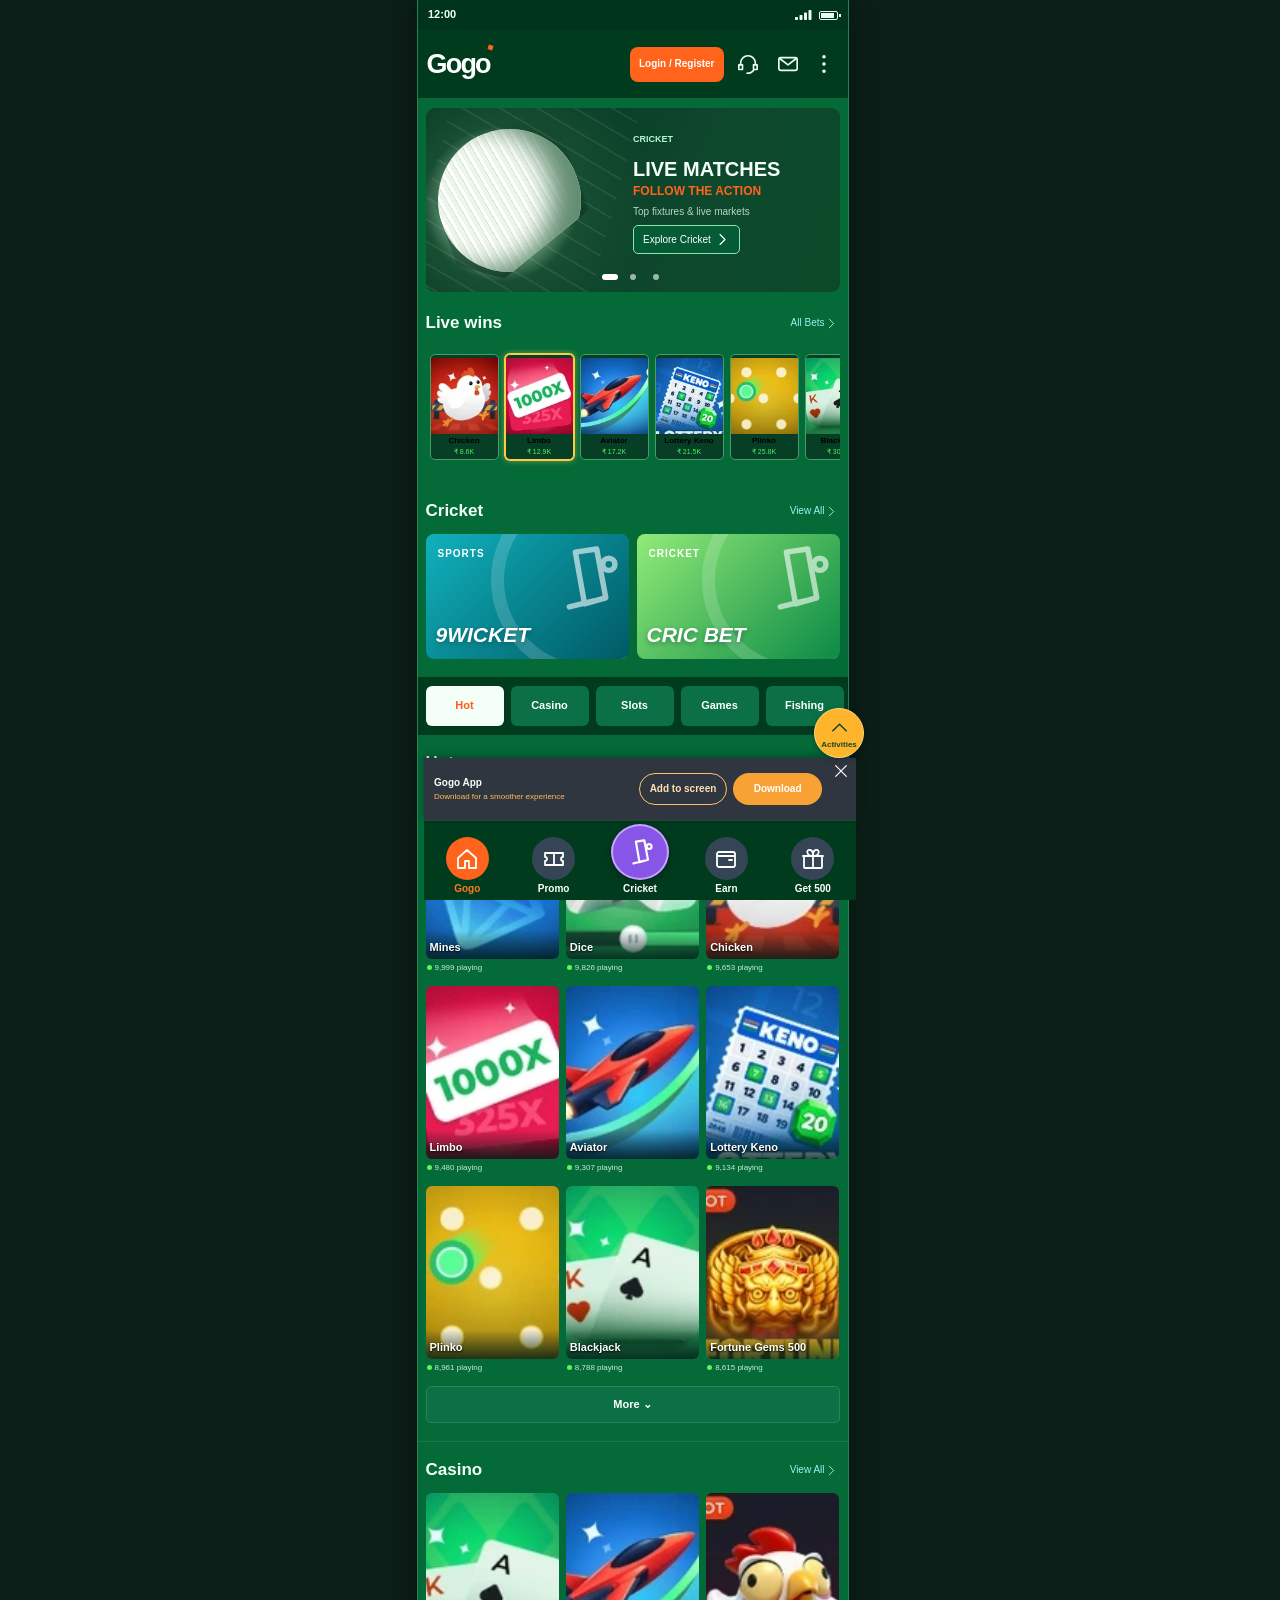
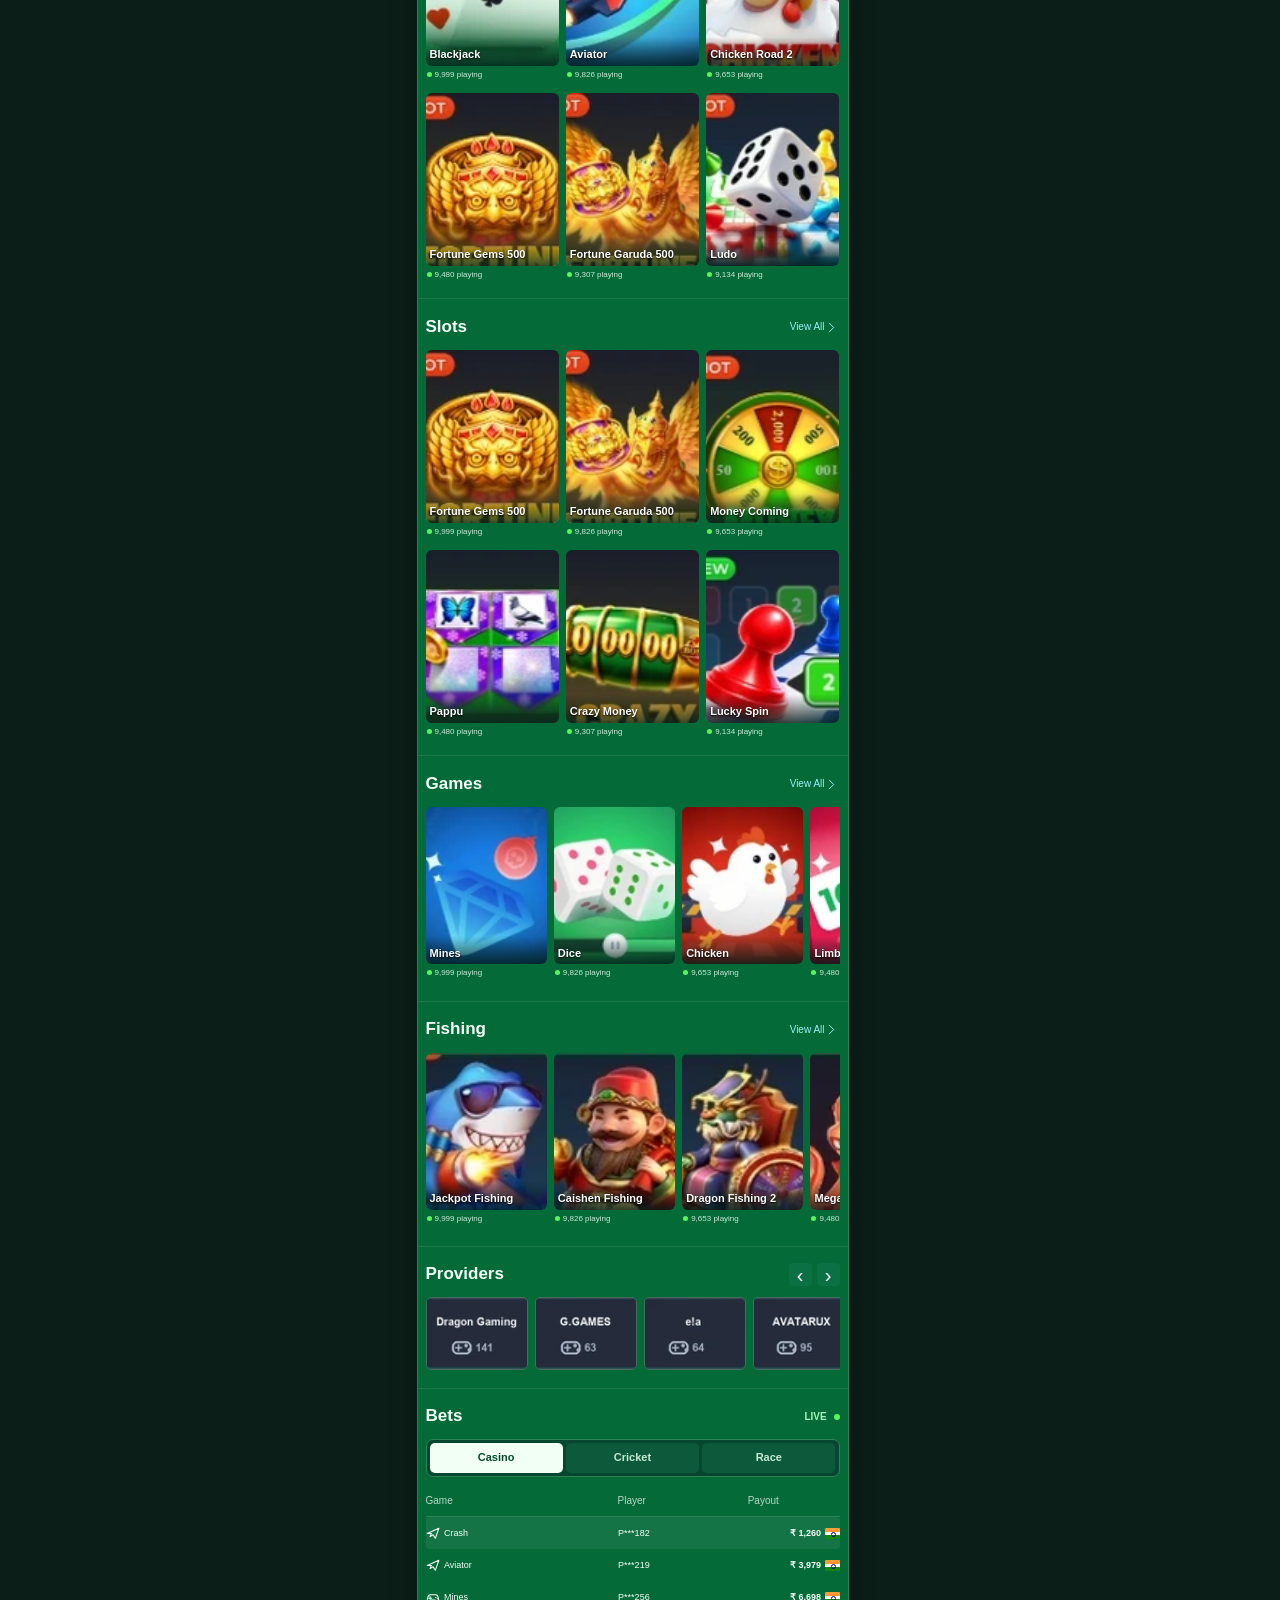
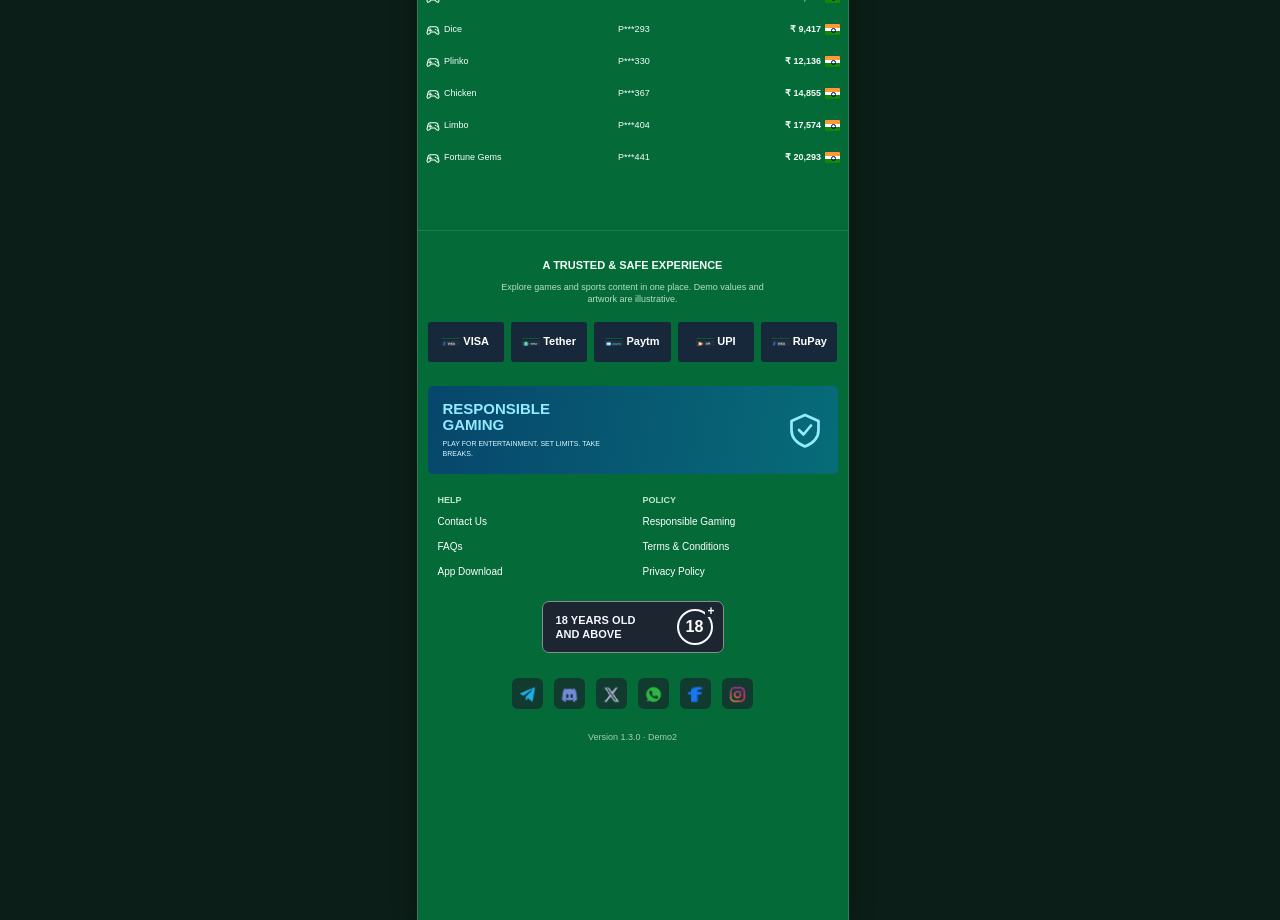
==== demo2/index.html @ 72e15391 "Add wheel-style transaction date picker" ====
<!doctype html>
<html lang="en">
<head>
  <meta charset="utf-8">
  <meta name="viewport" content="width=device-width,initial-scale=1,viewport-fit=cover">
  <meta name="theme-color" content="#003b1e">
  <title>Gogo · Interactive H5 Demo 2</title>
  <style>:root{--green:#046a38;--green-deep:#003b1e;--green-dark:#052f21;--green-card:#0a4a31;--green-line:#3a8a61;--mint:#f3fff7;--orange:#ff631c;--gold:#ffba30;--text:#f4fff8;--muted:#b7d5c4;--page-width:432px;--nav-height:80px}
*{box-sizing:border-box}html{scroll-behavior:smooth}body{margin:0;background:#0b1e17;color:var(--text);font:14px/1.4 Arial,Helvetica,sans-serif}button,input{font:inherit}button{cursor:pointer}button:focus-visible,input:focus-visible,summary:focus-visible{outline:2px solid #ffca53;outline-offset:2px}button:active{filter:brightness(1.1)}img{max-width:100%;display:block}svg{flex:none}#app{width:min(100%,var(--page-width));min-height:100vh;margin:auto;background:var(--green);position:relative;box-shadow:0 0 24px #0005;padding-bottom:var(--nav-height)}.overlay-open{overflow:hidden}.horizontal-rail{display:flex;overflow-x:auto;scrollbar-width:none;scroll-snap-type:x proximity}.horizontal-rail::-webkit-scrollbar{display:none}
.site-header{height:98px;background:var(--green-deep);position:relative;z-index:12}.statusbar{height:30px;padding:5px 10px;display:flex;align-items:center;justify-content:space-between;font-size:11px;font-weight:700;background:#00341d}.status-right{display:flex;align-items:center;gap:7px}.signal{font-size:11px;letter-spacing:1px}.battery{width:19px;height:9px;border:1.5px solid #e7fff1;border-radius:2px;position:relative}.battery:before{content:'';position:absolute;inset:1px 3px 1px 1px;background:#e7fff1}.battery:after{content:'';position:absolute;right:-4px;top:2px;width:2px;height:3px;background:#e7fff1}.header-main{height:68px;display:flex;align-items:center;justify-content:space-between;padding:0 9px;gap:8px}.wordmark{border:0;background:none;color:#fff;font-size:27px;letter-spacing:-1.8px;font-weight:900;position:relative;padding:4px 0;line-height:1}.wordmark-spark{position:absolute;right:-3px;top:-2px;width:5px;height:5px;border-radius:1px;background:var(--orange);transform:rotate(20deg)}.header-right{display:flex;align-items:center;gap:4px;min-width:0}.icon-button{border:0;background:none;color:#effff3;display:grid;place-items:center;width:36px;height:42px;padding:0}.icon-button:last-child{width:29px}.balance{height:35px;display:flex;align-items:center;background:#00502b;border-radius:8px;white-space:nowrap;overflow:hidden;margin-right:2px}.balance span{padding:0 8px;font-size:11px;font-weight:800}.balance button{height:35px;width:33px;border:0;background:var(--orange);color:white;font-size:22px;font-weight:700}.login-cta{height:35px;border:0;background:var(--orange);color:#fff;border-radius:8px;padding:0 9px;font-size:10px;font-weight:800;white-space:nowrap;margin-right:2px}
.home-main{background:var(--green)}.hero{height:184px;margin:10px 8px 0;border-radius:9px;overflow:hidden;position:relative;display:flex;align-items:center;background:radial-gradient(circle at 18% 52%,#f3faf0 0 10%,#9cc9a8 11%,#184e32 22%,transparent 43%),linear-gradient(110deg,#043520,#0e482d 65%,#0b4a29)}.hero:before{content:'';position:absolute;inset:0 54% 0 0;background:repeating-linear-gradient(27deg,transparent 0 15px,#ffffff15 16px 17px);transform:skewX(-15deg)}.hero-ball{position:absolute;width:143px;height:143px;left:12px;top:21px;border-radius:50%;transform:rotate(-20deg);background:repeating-linear-gradient(80deg,#edf6ea 0 4px,#dbe6db 4px 5px,#fff 5px 8px);box-shadow:inset -25px -13px 25px #638d71,0 13px 21px #001e1590;clip-path:polygon(0 0,100% 0,100% 75%,28% 100%,0 80%)}.hero-copy{position:absolute;left:50%;right:8px;top:20px}.hero-copy small{font-size:9px;font-weight:800;color:#b3f6d0}.hero-copy h1{font-size:20px;line-height:1.1;margin:10px 0 3px}.hero-copy b{display:block;color:var(--orange);font-size:12px}.hero-copy p{color:var(--muted);font-size:10px;margin:6px 0}.hero-copy button{height:29px;margin-top:6px;display:flex;align-items:center;gap:4px;border:1px solid #8be4ad;background:#065b37;color:#fff;border-radius:5px;font-size:10px;padding:0 9px}
.home-block,.game-section{padding:13px 8px 18px}.section-head{display:flex;align-items:center;justify-content:space-between;min-height:29px;margin-bottom:8px}.section-head h2{font-size:17px;line-height:1.1;margin:0}.text-link{border:0;background:none;color:#9af0f3;display:flex;align-items:center;gap:0;font-size:10px;padding:8px 2px}.live-mark{font-size:10px;font-weight:800;color:#a4f5ba}.live-mark i,.playing i{display:inline-block;width:6px;height:6px;background:#5cf45b;border-radius:50%;margin-left:4px}.live-rail{gap:6px;padding-bottom:4px}.live-card{width:69px;height:106px;flex:none;border:1px solid #4a9b68;background:#063e26;padding:0;border-radius:5px;overflow:hidden;position:relative;scroll-snap-align:start;text-align:center}.live-card img{width:100%;height:76px;object-fit:cover;object-position:top}.live-card b{display:block;white-space:nowrap;overflow:hidden;text-overflow:ellipsis;padding:1px 2px;font-size:8px}.live-card small{display:block;color:#4af360;font-size:7px}.live-card.winner{box-shadow:0 0 0 2px #f9ce47,0 0 12px #ffdd66}.cricket-strip{padding-top:8px}.cricket-cards{display:grid;grid-template-columns:1fr 1fr;gap:8px}.cricket-card{height:125px;border:0;border-radius:8px;text-align:left;color:#fff;position:relative;overflow:hidden;padding:10px;background:linear-gradient(135deg,#10b1bc,#005a65)}.card-right{background:linear-gradient(135deg,#91eb78,#0c8a45)}.cricket-card:before{content:'';position:absolute;width:170px;height:170px;right:-58px;top:-52px;border-radius:50%;border:13px solid #ffffff29}.cricket-card .player-art{position:absolute;right:8px;top:9px;color:#fff9}.cricket-card small{position:absolute;left:12px;top:13px;font-weight:800;font-size:10px;letter-spacing:.1em}.cricket-card strong{position:absolute;left:10px;bottom:10px;font-size:21px;font-style:italic;text-shadow:0 2px 5px #013a3170}.category-tabs{height:58px;background:#003b1e;display:flex;align-items:center;gap:7px;padding:8px;overflow-x:auto;scrollbar-width:none}.category-tabs::-webkit-scrollbar{display:none}.category-tabs button{height:40px;min-width:78px;flex:none;border:0;border-radius:6px;background:#0b7046;color:white;font-size:11px;font-weight:800;padding:0 10px}.category-tabs button.active{background:#f4fff8;color:#ff5d1c}.sticky-stack{position:fixed;top:0;left:50%;transform:translateX(-50%);z-index:40;width:min(100%,var(--page-width));display:none;background:#003b1e;box-shadow:0 6px 14px #001d1266}.sticky-stack.shown{display:block}.sticky-header .cricket-strip{padding:0 8px 7px;background:var(--green)}.sticky-header .cricket-strip .section-head{display:none}.sticky-header .cricket-card{height:142px}.sticky-header .site-header{height:98px}.sticky-tabs{position:relative;border-top:1px solid #ffffff17}.game-section{border-top:1px solid #ffffff17;scroll-margin-top:302px}.category-content>.game-section:first-child{border-top:0}.game-grid{display:grid;grid-template-columns:repeat(3,minmax(0,1fr));gap:13px 7px}.game-card{border:0;background:none;color:#c8ead7;padding:0;text-align:left;min-width:0}.game-art{display:block;position:relative;aspect-ratio:135/175;border-radius:6px;overflow:hidden;background:#095435}.game-art img{width:100%;height:100%;object-fit:cover}.game-title{position:absolute;left:0;right:0;bottom:0;padding:12px 4px 5px;background:linear-gradient(transparent,#001d19c9);font-size:11px;line-height:1.05;font-weight:900;color:white;text-shadow:0 1px 2px black;white-space:nowrap;overflow:hidden;text-overflow:ellipsis}.playing{display:flex;align-items:center;font-size:8px;white-space:nowrap;overflow:hidden;padding-top:3px}.playing i{margin:0 3px 0 1px;width:5px;height:5px}.more-button{display:block;width:100%;height:37px;margin-top:13px;border:1px solid #23875b;background:#0b7145;color:#fff;border-radius:5px;font-size:11px;font-weight:800}.more-grid{padding-top:13px}.casino-feature{display:flex;position:relative;align-items:center;width:100%;height:112px;margin:0 0 11px;padding:0;border:0;border-radius:7px;overflow:hidden;text-align:left;background:#113a30;color:white}.casino-feature img{width:45%;height:100%;object-fit:cover}.casino-feature span{padding:10px}.casino-feature small,.casino-feature b,.casino-feature em{display:block}.casino-feature small{font-size:9px;color:#a4f4c0}.casino-feature b{font-size:17px}.casino-feature em{font-style:normal;color:#bdd9c8;font-size:10px;margin-top:6px}
.provider-section,.bets-section{border-top:1px solid #ffffff17}.rail-arrows{display:flex;gap:5px}.rail-arrows button{width:23px;height:23px;border:0;background:#0b7145;color:#fff;border-radius:4px;font-size:20px;line-height:20px}.provider-rail{gap:7px}.provider-card{width:102px;height:73px;flex:none;background:#202c2b;border:1px solid #486c5c;border-radius:5px;color:#fff;text-align:left;padding:10px;scroll-snap-align:start}.provider-card strong{display:block;font-size:11px;white-space:nowrap;overflow:hidden;text-overflow:ellipsis}.provider-card span{display:flex;align-items:center;gap:4px;margin-top:12px;font-size:9px;color:#add9c0}.bets-section{padding-bottom:27px}.segmented{height:36px;display:grid;grid-template-columns:1fr 1fr;background:#5b6064;padding:3px;border-radius:6px}.segmented button{border:0;background:none;color:white;border-radius:20px;font-size:11px;font-weight:700}.segmented button.active{background:#f2fff6;color:#003b1e}.bets-table{margin-top:8px;overflow:hidden}.bets-row{height:32px;display:grid;grid-template-columns:1.2fr .85fr .9fr 15px;align-items:center;gap:3px;border-bottom:1px solid #ffffff0d;font-size:9px}.bets-row span:first-child{display:flex;align-items:center;gap:4px}.bets-row strong{font-size:9px}.table-head{height:33px;font-weight:800;color:#d9f5e5}.flag-india{height:11px;width:15px;border-radius:1px;background:linear-gradient(#ff9933 0 33%,#fff 33% 66%,#128807 66%);position:relative}.flag-india:after{content:'';position:absolute;left:6px;top:4px;width:3px;height:3px;border:1px solid #000080;border-radius:50%}.race-preview{margin-top:12px;background:#07462e;border:1px solid #22885a;border-radius:8px;overflow:hidden}.race-prize{padding:14px;background:linear-gradient(120deg,#084f35,#0b7a4b)}.race-prize small,.race-prize span{display:block;font-size:10px}.race-prize strong{display:block;color:var(--gold);font-size:21px;margin:4px 0}.race-preview-head,.race-preview-row{display:grid;grid-template-columns:.5fr 1.5fr 1.05fr 1.05fr;align-items:center;gap:4px;padding:0 9px}.race-preview-head{height:31px;font-size:9px;background:#003c24}.race-preview-row{height:35px;border-bottom:1px solid #ffffff13;font-size:9px}.race-preview-row span:last-child{color:var(--gold);font-weight:700}.outline-cta{height:35px;width:calc(100% - 16px);margin:9px 8px;border:1px solid #4aca83;background:#0b6843;color:white;border-radius:5px;display:flex;align-items:center;justify-content:center;gap:3px;font-size:11px;font-weight:800}
.site-footer{padding:24px 10px 20px;border-top:1px solid #ffffff1b}.trust{text-align:center;margin:0 auto 16px;max-width:285px}.trust strong{font-size:11px}.trust p{font-size:9px;color:#b8ddc7;margin:6px 0}.payment-rail{gap:6px;justify-content:center;margin:12px 0 18px}.payment{height:30px;min-width:70px;display:flex;align-items:center;justify-content:center;gap:3px;background:#18283b;color:white;border-radius:3px;padding:4px}.payment img{width:17px;height:18px;object-fit:contain}.payment b{font-size:11px}.responsible{width:100%;height:88px;display:flex;align-items:center;justify-content:space-between;padding:11px 15px;text-align:left;border:0;border-radius:5px;color:#94eaff;background:linear-gradient(100deg,#07466c,#076c78)}.responsible b{display:block;font-size:15px;line-height:1.05}.responsible small{display:block;color:#d8f9ff;font-size:7px;max-width:175px;margin-top:7px}.footer-columns{display:grid;grid-template-columns:1fr 1fr;gap:20px;margin:20px 10px}.footer-columns div{display:flex;flex-direction:column;gap:7px}.footer-columns b{font-size:9px;color:#bce7ca}.footer-columns button{border:0;background:none;color:white;text-align:left;padding:2px 0;font-size:10px}.age-pill{width:max-content;margin:auto;padding:6px 16px;background:#25523b;border-radius:4px;font-size:9px;font-weight:800}.footer-social{display:flex;justify-content:center;gap:11px;margin-top:16px}.footer-social button,.drawer-social button{width:31px;height:31px;border:0;border-radius:6px;background:#123b30;display:grid;place-items:center;padding:5px}.footer-social img,.drawer-social img{width:22px;height:22px;object-fit:contain}.version{text-align:center;font-size:9px;color:#a5ceb5;margin:13px 0 0}.download-bar{height:62px;position:fixed;bottom:var(--nav-height);left:50%;transform:translateX(-50%);z-index:33;width:min(100%,var(--page-width));background:#303640;display:flex;align-items:center;justify-content:space-between;padding:8px 42px 8px 10px;box-shadow:0 -2px 8px #001b1a66}.download-bar b,.download-bar small{display:block}.download-bar b{font-size:10px}.download-bar small{font-size:9px;color:#ffbb58}.download-cta{height:29px;border:0;border-radius:15px;background:#f8a236;color:white;font-size:10px;font-weight:800;padding:0 13px}.download-close{position:absolute;top:2px;right:2px;width:27px;height:27px;border:0;background:none;color:#fff}.bottom-nav{height:var(--nav-height);position:fixed;bottom:0;left:50%;transform:translateX(-50%);z-index:35;width:min(100%,var(--page-width));background:#003b1e;display:grid;grid-template-columns:repeat(5,1fr);align-items:end;border-top:1px solid #ffffff1c}.bottom-nav button{height:77px;border:0;background:none;color:#fff;display:flex;align-items:center;justify-content:flex-end;flex-direction:column;gap:2px;padding:3px 0 4px;font-size:10px;font-weight:700}.nav-icon{width:43px;height:43px;display:grid;place-items:center;border-radius:50%;background:#354555}.bottom-nav button.active{color:#ff781d}.bottom-nav button.active .nav-icon{background:var(--orange);color:#fff}.bottom-nav button.cricket-nav .nav-icon{width:58px;height:58px;background:#8755e8;border:2px solid #c9a3ff;box-shadow:0 3px 8px #001c1b88}.bottom-nav button.cricket-nav{height:79px}.activity-fab{position:fixed;bottom:153px;right:max(7px,calc((100vw - var(--page-width))/2 + 7px));z-index:29;width:50px;height:50px;border:3px solid #ffe68a;border-radius:50%;background:#ffb52b;display:flex;align-items:center;justify-content:center;flex-direction:column;color:#134726;box-shadow:0 3px 10px #00170f80}.activity-fab span{font-size:8px;font-weight:900}
.subpage{min-height:calc(100vh - 178px);background:var(--green)}.page-title{height:54px;display:flex;align-items:center;gap:11px;padding:0 8px;background:#064a2c}.page-title h1{font-size:17px;margin:0}.back-button{width:37px;height:43px;border:0;background:none;color:white;display:grid;place-items:center}.detail-filter{padding:11px 8px;gap:10px;background:#003b1e}.detail-filter button{width:56px;min-width:56px;border:0;background:none;color:#d3ebde;display:flex;align-items:center;flex-direction:column;gap:4px;font-size:10px}.filter-icon{width:38px;height:38px;display:grid;place-items:center;border-radius:50%;background:#126c44}.detail-filter .active .filter-icon{border:2px solid #fff;background:#f36e24}.detail-summary{height:43px;display:flex;align-items:center;justify-content:space-between;padding:0 9px;font-size:11px;color:#c3dece}.detail-summary button{display:flex;align-items:center;gap:4px;border:0;background:#0a7045;color:white;border-radius:5px;padding:6px 8px;font-size:10px}.detail-grid{padding:0 8px 35px}.promo-tabs{height:50px;background:#003b1e;justify-content:space-around;position:sticky;top:0;z-index:16}.promo-tabs button{min-width:68px;border:0;border-bottom:3px solid transparent;background:none;color:#dbf2e4;font-size:11px;font-weight:700}.promo-tabs button.active{border-color:var(--orange);color:white}.promo-list{padding:9px 8px 20px}.promo-banner{display:block;width:100%;aspect-ratio:416/220;margin-bottom:12px;border:0;padding:0;border-radius:8px;position:relative;overflow:hidden;background:#0a512f;text-align:left}.promo-banner img{width:100%;height:100%;object-fit:cover}.promo-overlay{position:absolute;inset:auto 0 0;padding:20px 14px 10px;background:linear-gradient(transparent,#05291eca);color:white}.promo-overlay b{display:block;font-size:15px}.promo-overlay small{display:flex;align-items:center;gap:2px;font-size:9px}.race-page{background:#0c1e24}.race-page .page-title{background:#064a2c}.race-pool{padding:29px 18px;height:182px;background:radial-gradient(circle at 85% 40%,#266c5e,#064336 55%,#042b29);text-align:center}.race-pool small,.race-pool span{display:block;font-size:11px}.race-pool strong{display:block;font-size:33px;color:#ffca56;margin:10px 0}.race-ranking{padding:14px 8px}.race-ranking h2{font-size:17px}.race-ranking .race-preview-row{height:47px}.race-login{height:70px;position:fixed;bottom:var(--nav-height);left:50%;transform:translateX(-50%);z-index:25;width:min(100%,var(--page-width));display:flex;align-items:center;justify-content:space-between;padding:9px 12px;background:#15252b;border-top:1px solid #3e8073}.race-login b{font-size:11px;max-width:185px}.race-login button{border:0;border-radius:6px;background:var(--orange);color:white;font-weight:800;padding:8px 13px}.cricket-page{padding-bottom:30px}.cricket-hero{padding:28px 17px;background:linear-gradient(115deg,#16356c,#153f64 55%,#12736a);min-height:196px}.cricket-hero small{font-weight:800;color:#b3e8ff}.cricket-hero h2{margin:10px 0 5px;font-size:24px}.cricket-hero p{max-width:270px;color:#d1e8e8;font-size:11px}.cricket-subtabs{display:flex;gap:7px;padding:12px 8px}.cricket-subtabs button{flex:1;border:0;border-radius:5px;background:#0d5c3b;color:#fff;padding:9px 5px;font-size:10px}.cricket-subtabs .active{background:#f4fff8;color:#0b5332}.match-card{display:block;width:calc(100% - 16px);margin:0 8px 10px;background:#f5fff7;border:0;border-radius:8px;color:#17372a;text-align:left;padding:13px}.match-card span,.match-card strong,.match-card small,.match-card b{display:flex;align-items:center;gap:5px}.match-card span{font-size:10px;color:#3a7e5b}.match-card strong{font-size:14px;margin:12px 0}.match-card strong em{font-size:10px;color:#ff681c}.match-card small{font-size:10px}.match-card b{justify-content:flex-end;font-size:10px;color:#087346;margin-top:8px}
.scrim,.sheet-scrim,.modal-scrim{position:fixed;inset:0;z-index:58;background:#0009}.drawer{position:fixed;z-index:60;right:max(0px,calc((100vw - var(--page-width))/2));top:0;bottom:0;width:75%;max-width:324px;background:#073b29;overflow-y:auto;padding:14px 12px 16px;box-shadow:-7px 0 19px #0006}.drawer-x{position:absolute;right:9px;top:10px;width:40px;height:40px;border:0;background:none;color:white}.drawer-profile{width:100%;height:102px;display:flex;align-items:center;gap:9px;padding:22px 0 0;border:0;background:none;color:white;text-align:left}.drawer-profile img{width:61px;height:61px;border-radius:50%;object-fit:cover;border:2px solid #e7b64d}.drawer-profile span{min-width:0;flex:1}.drawer-profile b{display:block;font-size:14px;white-space:nowrap;overflow:hidden;text-overflow:ellipsis}.drawer-profile small{display:block;font-size:10px;color:#bddbc9;margin-top:4px}.drawer-balance{height:133px;border:1px solid #26714e;border-radius:9px;padding:13px 14px}.drawer-balance small{display:block;color:#c3ddcc;font-size:11px}.drawer-balance>b{display:block;color:#ffc04a;font-size:19px;margin:8px 0}.drawer-balance div{display:flex;gap:8px}.drawer-balance button{height:34px;flex:1;border:0;border-radius:18px;background:#ff651d;color:white;font-size:10px;font-weight:800}.drawer-balance button:last-child{background:#27b452}.vip-grid{display:grid;grid-template-columns:1fr 1fr;gap:7px;margin:11px 0 12px}.vip-grid button{height:87px;border:1px solid #376a51;border-radius:7px;padding:9px;text-align:left;background:#e7f5eb;color:#073622}.vip-grid button:last-child{background:#0b342a;color:#fff}.vip-grid b{display:block;font-size:13px}.vip-grid span{display:block;font-size:9px;margin-top:10px}.vip-grid i{display:block;width:70%;height:5px;background:linear-gradient(90deg,#ff661c 70%,#b9c9c0 70%);border-radius:4px;margin-top:6px}.vip-grid em{color:#ffbf45;font-size:10px;font-style:normal}.vip-grid strong{display:block;color:#ffc04a;font-size:11px}.drawer-links{border-top:1px solid #286b4a}.drawer-links button{height:49px;width:100%;display:flex;align-items:center;gap:9px;border:0;border-bottom:1px solid #286b4a;background:none;color:white;text-align:left;padding:0 5px}.drawer-links button span{flex:1;font-size:13px}.drawer-bottom{display:flex;align-items:center;flex-direction:column;margin-top:max(27px,calc(100vh - 790px));gap:9px}.support-round{height:82px;width:86px;border:0;background:none;color:white;display:flex;align-items:center;justify-content:center;flex-direction:column;position:relative}.support-round>svg{width:52px;height:45px;color:#70ced0}.support-round strong{position:absolute;top:19px;left:31px;color:#fff;background:#ff8a25;border-radius:50%;font-size:14px}.support-round small{white-space:nowrap;font-size:9px}.drawer-social{display:flex;width:100%;justify-content:space-between;gap:3px}.drawer-social button{width:40px;height:38px;background:#123f31;border:1px solid #376c50}.drawer-social img{width:26px;height:26px}.logout{height:38px;width:80%;margin-top:11px;border:0;border-radius:5px;background:#dfeee4;color:#133d27;font-size:12px;font-weight:800}.drawer-version{color:#bad1c1;font-size:10px;margin-top:2px}
.profile-page{padding-bottom:27px}.profile-page h2{font-size:13px;color:#b9e7cb;margin:18px 13px 6px}.profile-row{height:57px;display:flex;align-items:center;gap:10px;width:100%;padding:0 12px;border:0;border-bottom:1px solid #ffffff18;background:#084d30;color:white;text-align:left}.profile-row b{font-size:12px}.profile-row-icon{color:#9fdbb8}.profile-value{margin-left:auto;color:#c8dfd0;font-size:11px;white-space:nowrap;overflow:hidden;text-overflow:ellipsis;max-width:45%}.profile-mini-avatar{width:37px;height:37px;border-radius:50%;object-fit:cover}.sheet-scrim{z-index:68}.edit-sheet{position:fixed;z-index:70;bottom:0;left:50%;transform:translateX(-50%);width:min(100%,var(--page-width));height:min(55vh,470px);background:#075132;border-radius:16px 16px 0 0;padding:11px 16px 19px;box-shadow:0 -8px 30px #001a1566}.sheet-handle{width:40px;height:4px;border-radius:3px;background:#a4c9b4;margin:0 auto 12px}.sheet-x{position:absolute;right:10px;top:12px;width:37px;height:37px;border:0;background:none;color:white}.edit-sheet h2{font-size:19px;margin:0 0 5px;text-align:center}.step-mark{font-size:11px;color:#b8e8c9;text-align:center}.edit-body{margin-top:26px}.edit-body p{font-size:12px;color:#cfecda}.edit-body label,.login-panel label{display:block;font-size:12px;font-weight:700}.edit-body input,.login-panel input{display:block;width:100%;height:44px;border:1px solid #a6c9b1;border-radius:5px;background:#fff;color:#173c29;padding:0 11px;margin-top:8px;font-size:15px}.sheet-submit,.primary-button{position:absolute;left:16px;right:16px;bottom:17px;width:calc(100% - 32px);height:43px;border:0;border-radius:5px;background:#ff711e;color:white;font-size:13px;font-weight:800}.avatar-grid{display:grid;grid-template-columns:repeat(3,1fr);gap:9px}.avatar-grid button{height:66px;border:2px solid transparent;border-radius:9px;background:#0c6241;display:grid;place-items:center}.avatar-grid button.selected,.choice-row .selected{border-color:#ffbe53}.avatar-grid img{width:53px;height:53px;object-fit:cover;border-radius:50%}.choice-row{display:grid;grid-template-columns:1fr 1fr;gap:11px}.choice-row button{height:54px;background:#0c6241;border:2px solid #2c8d61;color:white;border-radius:6px}.login-page{padding-bottom:25px}.login-panel{margin:25px 12px;background:#075333;border:1px solid #288459;border-radius:9px;padding:25px 16px 88px;position:relative}.login-panel h2{margin:0;font-size:22px}.login-panel p{font-size:12px;color:#c4e5d1}.login-panel label{margin-top:30px}.login-panel .primary-button{bottom:24px}.subtle-button{display:block;margin:60px auto -47px;background:none;border:0;color:#93e8ed;font-size:11px}.content-page .content-body{padding:20px 14px 40px;line-height:1.6;min-height:350px}.content-body h2{font-size:19px}.content-body p{font-size:13px;color:#d2ebda}.content-body details{padding:13px 0;border-bottom:1px solid #ffffff27}.content-body summary{font-size:13px;font-weight:700;cursor:pointer}.content-card{display:flex;align-items:center;gap:8px;padding:12px 17px;border:1px solid #449d6d;border-radius:7px;background:#09623d;color:white}.content-body .primary-button{position:static;width:100%;margin-top:20px}.modal-scrim{z-index:90;display:grid;place-items:center;padding:22px}.modal{width:min(100%,360px);padding:18px;background:#063b29;border:1px solid #49a476;border-radius:11px;box-shadow:0 14px 35px #0008}.modal h2{font-size:18px}.modal p{color:#d2e9d8;font-size:12px}.modal button{width:100%;height:37px;border:0;border-radius:5px;background:var(--orange);color:white;font-weight:800}
@media(max-width:375px){.wordmark{font-size:24px}.header-main{gap:2px}.icon-button{width:31px}.balance span{font-size:9px;padding:0 5px}.login-cta{font-size:9px;padding:0 7px}.category-tabs button{min-width:72px}.game-title{font-size:10px}.drawer-social button{width:35px}.drawer-social img{width:23px;height:23px}}
.game-grid-rail{display:flex;grid-template-columns:none;overflow-x:auto;gap:13px 7px;padding:0 18px 4px 0;scroll-snap-type:x proximity;scrollbar-width:none;touch-action:pan-x pan-y;overscroll-behavior-x:contain;cursor:grab}.game-grid-rail:active{cursor:grabbing}.game-grid-rail::-webkit-scrollbar{display:none}.game-grid-rail .game-card{flex:0 0 calc((100% - 32px)/3);scroll-snap-align:start}.rail-next{height:28px;min-width:28px;display:grid;place-items:center;border:1px solid #ffffff3b;border-radius:50%;background:#0b7046;color:white;margin-left:auto}.section-head-actions{display:flex;align-items:center;gap:7px}
.live-bets-link{min-width:72px;min-height:36px;justify-content:flex-end;white-space:nowrap}
.segmented{grid-template-columns:repeat(3,minmax(0,1fr))}.fantasy-bets{min-height:255px;margin-top:9px;padding:0 9px 7px;background:#0b4832;border:1px solid #2a8057;border-radius:7px}.fantasy-head,.fantasy-row{display:grid;grid-template-columns:1.35fr 1fr .7fr;align-items:center;gap:6px}.fantasy-head{height:34px;border-bottom:1px solid #ffffff2b;color:#b8d8c9;font-size:10px}.fantasy-row{height:35px;color:#d8e9df;font-size:10px}.fantasy-row span:first-child{color:#29d7f3;font-weight:700}.fantasy-row span:nth-child(2){overflow:hidden;white-space:nowrap;text-overflow:ellipsis}.fantasy-row strong{display:flex;align-items:center;justify-content:flex-end;gap:5px;color:#fff}.fantasy-row .flag-india{display:inline-block;flex:none}
.age-pill{width:166px;min-height:48px;display:flex;align-items:center;gap:5px;margin:0 auto;padding:5px 6px 5px 10px;background:#26333f;border:1px solid #b8c5ce;border-radius:8px;box-shadow:0 3px 0 #061b19,0 5px 12px #001b1680;color:#fff;text-align:left}.age-pill strong{display:none}.age-pill span{font-size:12px;line-height:1.08;font-weight:900;letter-spacing:.01em;white-space:nowrap}.age-pill b{width:38px;height:38px;flex:none;margin-left:auto;border:3px solid #effaff;border-radius:50%;display:grid;place-items:center;font-size:17px;line-height:1;position:relative}.age-pill b:after{content:'+';position:absolute;top:-9px;right:-6px;font-size:13px;background:#26333f}
.site-header{position:sticky;top:0;z-index:45}
.sticky-stack{top:98px;z-index:40}
.game-section{scroll-margin-top:156px}
.promo-tabs{top:98px}
.bets-viewport{height:256px;overflow:hidden}
.bets-data{will-change:transform}
.bets-data .bets-row:first-child{background:#ffffff0c}
.provider-card{overflow:hidden}
.provider-art-card{padding:0}
.provider-art-card img{width:100%;height:100%;object-fit:cover}
.home-main>.site-footer{padding-bottom:96px}
.payment-rail{justify-content:flex-start;width:100%;height:46px;gap:7px;margin:12px 0 18px;scroll-padding-inline:1px;overscroll-behavior-inline:contain}
.payment{flex:0 0 calc((100% - 28px)/5);min-width:0;height:40px;padding:4px;scroll-snap-align:start}
.payment img{width:18px;height:21px;object-fit:contain}
.payment b{font-size:11px;white-space:nowrap}
.live-rail{padding:5px 4px 10px;scroll-padding-inline:4px}
.live-card.winner{border-color:#f9ce47;box-shadow:0 0 0 1px #f9ce47,0 0 6px 1px #ffcf5b70}
.signal-icon{color:#e7fff1;fill:currentColor;display:block}
.profile-row-icon{width:22px;height:22px;display:grid;place-items:center;flex:none}
.profile-row-icon-image{width:22px;height:22px;object-fit:contain}
.profile-copy-icon{color:#ffba30;display:grid;place-items:center;flex:none;margin-left:2px}
.profile-value{max-width:52%}
.edit-sheet{height:min(55vh,470px);min-height:390px;padding-top:12px}
.edit-sheet .sheet-handle{margin-bottom:11px}
.edit-sheet h2{font-size:19px}
.edit-body{margin-top:25px}
.edit-body label{font-size:13px;line-height:1.35}
.edit-body label input{margin-top:10px}
.edit-hint{display:flex;align-items:center;gap:9px;margin-top:18px;color:#ffb54b;font-size:11px;line-height:1.3}
.edit-hint img{width:28px;height:28px;object-fit:contain;flex:none}
.edit-hint b{color:#ffcb67}
.edit-note{color:#ffb54b!important;font-size:11px!important;margin:11px 0}
.edit-note-row{display:flex;justify-content:space-between;align-items:center;gap:8px}
.edit-note-row button{border:0;background:none;color:#93ecf2;padding:6px 0;font-size:11px}
.edit-reward-bubble{position:absolute;right:23px;bottom:58px;background:#f9e8ad;color:#0b603b;border:1px solid #d6a343;border-radius:8px;padding:3px 9px;font-size:11px;font-weight:800;transform:rotate(-5deg)}
.edit-reward-bubble:after{content:'';position:absolute;right:19px;bottom:-7px;width:10px;height:10px;background:#f9e8ad;border-right:1px solid #d6a343;border-bottom:1px solid #d6a343;transform:rotate(45deg)}
.birthday-selects{display:grid;grid-template-columns:1fr 1fr;gap:10px;margin-top:10px}
.birthday-selects select{height:44px;min-width:0;border:1px solid #a6c9b1;border-radius:5px;background:#fff;color:#173c29;padding:0 11px;font:inherit}
.birthday-selects+.edit-hint{margin-top:21px}
.day-picker{position:relative;min-width:0}
.day-picker input[type="hidden"]{display:none}
.day-trigger{width:100%;height:44px;display:flex;align-items:center;justify-content:space-between;border:1px solid #a6c9b1;border-radius:5px;background:#fff;color:#173c29;padding:0 11px;text-align:left}
.day-trigger span{font-size:20px;line-height:1}
.day-options{position:absolute;z-index:75;top:calc(100% + 2px);left:0;width:100%;max-height:min(190px,25vh);overflow-y:auto;background:#fff;border:1px solid #a6c9b1;border-radius:5px;box-shadow:0 8px 18px #001a1566;overscroll-behavior:contain}
.day-options[hidden]{display:none}
.day-options button{display:block;width:100%;height:36px;border:0;background:#fff;color:#173c29;padding:0 11px;text-align:left}
.day-options button[aria-selected="true"],.day-options button:hover,.day-options button:focus-visible{background:#e4f3e9}
.birthday-field-copy{min-width:0;display:flex;align-items:baseline;gap:8px}
.birthday-field-label{color:#537463;font-size:11px;font-weight:700;line-height:1}
.birthday-field-value{color:#173c29;font-size:16px;font-weight:700;line-height:1}
.day-trigger .birthday-chevron{font-size:20px;line-height:1}
.month-picker{position:relative;min-width:0}
.month-picker .birthday-field-label{position:absolute;left:11px;top:16px;pointer-events:none;z-index:1}
.birthday-selects .month-picker select{width:100%;padding-left:60px;font-size:16px;font-weight:700}
.nickname-field{position:relative;margin-top:10px}
.nickname-field input{margin-top:0;padding-right:45px}
.nickname-field button{position:absolute;top:0;right:0;width:44px;height:44px;display:grid;place-items:center;border:0;background:transparent;color:#20382b}
.edit-sheet--nickname .edit-body{margin-top:58px}
.nickname-gender{margin-top:23px}
.nickname-gender>span{display:block;font-size:12px;font-weight:700;margin-bottom:9px}
.choice-row button{display:flex;align-items:center;justify-content:center;gap:7px}
.choice-row img{width:27px;height:27px;object-fit:contain}
.edit-second-label{margin-top:15px;display:block}
.feedback-toast{position:fixed;left:50%;bottom:96px;transform:translate(-50%,12px);z-index:110;max-width:min(80vw,300px);background:#123d2c;color:#fff;border:1px solid #73b88d;border-radius:20px;padding:9px 16px;font-size:12px;font-weight:700;box-shadow:0 5px 20px #001a1490;opacity:0;pointer-events:none;transition:opacity 180ms ease,transform 180ms ease}
.feedback-toast.shown{opacity:1;transform:translate(-50%,0)}
.verification-field{height:44px;margin-top:10px;display:flex;align-items:center;background:#fff;border:1px solid #a6c9b1;border-radius:5px;overflow:hidden}
.verification-field input,.edit-body .verification-field input,.login-panel .verification-field input{flex:1;min-width:0;width:auto;height:100%;margin:0;border:0;border-radius:0;background:transparent;outline-offset:-2px}
.verification-countdown,.verification-resend{flex:none;min-width:62px;padding:0 11px;border-left:1px solid #e0e7e0;text-align:center;font-size:13px}
.verification-countdown{color:#8d9990}
.verification-resend{height:100%;border-top:0;border-right:0;border-bottom:0;background:#fff;color:#087a72;font-weight:700}
.verification-countdown[hidden],.verification-resend[hidden]{display:none}
.banner-carousel{position:relative;margin:10px 8px 0;overflow:hidden;border-radius:9px;touch-action:pan-y;user-select:none}
.banner-track{display:flex;width:100%;transform:translateX(-0%);transition:transform 420ms ease;will-change:transform}
.banner-carousel .hero{flex:0 0 100%;width:100%;height:184px;margin:0;border-radius:0}
.banner-carousel .hero-art{position:absolute;inset:0;width:100%;height:100%;object-fit:cover}
.banner-carousel .hero-games,.banner-carousel .hero-sports{background:#123e36}
.banner-carousel .hero-games:before,.banner-carousel .hero-sports:before{display:none}
.banner-carousel .hero-copy{z-index:1}
.banner-carousel .hero-games .hero-copy,.banner-carousel .hero-sports .hero-copy{top:24px}
.banner-carousel .hero-games .hero-copy h1,.banner-carousel .hero-sports .hero-copy h1{font-size:20px}
.banner-dots{position:absolute;left:0;right:0;bottom:7px;display:flex;justify-content:center;gap:6px;pointer-events:none}
.banner-dots button{width:17px;height:16px;padding:0;border:0;background:transparent;display:grid;place-items:center;pointer-events:auto}
.banner-dots button:before{content:'';width:6px;height:6px;border-radius:50%;background:#fff9;transition:width 180ms ease,background 180ms ease}
.banner-dots button.active:before{width:16px;border-radius:4px;background:#fff}
@media(prefers-reduced-motion:reduce){.banner-track,.banner-dots button:before{transition:none}}
@media(min-width:450px){html{scrollbar-gutter:stable}}
.drawer{display:flex;flex-direction:column;overflow:hidden}
.drawer-profile,.drawer-balance,.vip-grid{flex-shrink:0}
.drawer-links{flex:1 1 auto;min-height:0;overflow-y:auto;scrollbar-width:thin}
.drawer-bottom{flex-shrink:0;margin-top:8px;gap:5px}
.drawer-bottom .support-round{height:69px}
.drawer-bottom .logout{margin-top:4px}
.drawer-version{display:block;padding-bottom:4px}
@media(min-width:700px){#app{border-left:1px solid #ffffff26;border-right:1px solid #ffffff26}}
@media(prefers-reduced-motion:reduce){html{scroll-behavior:auto}*{animation-duration:.01ms!important;transition-duration:.01ms!important}}
.contact-emails{display:grid;gap:18px;margin-top:20px}
.contact-emails a{color:#28c6f2;font-size:13px;text-decoration:none}
.contact-emails a:hover,.contact-emails a:focus-visible{text-decoration:underline}
.content-body .contact-emails p{margin:3px 0 0;color:#a9c3d4;font-size:13px}
body.content-mode #app{padding-bottom:0}
.content-page{min-height:calc(100vh - 98px);min-height:calc(100dvh - 98px);display:flex;flex-direction:column}
.content-page .page-title{min-height:54px;border-bottom:1px solid #ffffff26}
.content-page .page-title h1{font-size:17px;font-weight:800}
.content-page .content-body{flex:1;min-height:0;padding:24px 16px 38px}
.content-page .content-body>p:first-child,.content-page .content-body>h2:first-child,.content-page .content-body>details:first-child{margin-top:0}
.content-page .site-footer{flex:none;padding-bottom:24px}
.app-download-page{background:var(--green)}
.app-download-content{color:var(--text);background:#075636}
.app-download-hero{position:relative;isolation:isolate;overflow:hidden;min-height:286px;background:#06513a}
.app-download-sports{position:absolute;inset:0;width:100%;height:100%;object-fit:cover}
.app-download-hero:after{content:"";position:absolute;inset:0;background:linear-gradient(90deg,#063e2ccb 0%,#053c2b78 62%,#053c2b44 100%);z-index:0}
.app-download-hero-copy{position:relative;z-index:1;display:flex;align-items:flex-start;justify-content:flex-end;flex-direction:column;min-height:286px;padding:30px 21px 31px;max-width:390px}
.app-download-eyebrow{display:inline-block;padding:5px 9px;border-radius:3px;background:#ffffff20;color:#b8f6cb;font-size:10px;font-weight:800;letter-spacing:.13em}
.app-download-hero h2{max-width:360px;margin:16px 0 8px;color:#fff;font-size:clamp(38px,10vw,49px);font-weight:900;line-height:.98;letter-spacing:-.055em;text-shadow:0 3px 10px #00302099}
.app-download-hero h2 span{display:block;color:#fff;white-space:nowrap}
.app-download-hero h2 i{display:inline-block;width:7px;height:7px;margin-left:3px;border-radius:1px;background:var(--orange);transform:rotate(20deg) translateY(-24px)}
.app-download-hero-copy p{margin:0;color:#d0f3dd;font-size:14px;font-weight:700}
.app-download-message{padding:25px 17px 30px;text-align:center;background:#0a5537}
.app-download-message p{margin:0}
.app-download-disclaimer{color:#c9e5d4;font-size:clamp(14px,3.75vw,16px);line-height:1.55}
.app-download-invite{color:#fff;font-size:clamp(17px,4.4vw,20px);line-height:1.42;font-weight:700;margin-top:22px!important}
.app-download-cta{display:flex;align-items:center;justify-content:center;gap:10px;width:100%;min-height:56px;margin-top:19px;border:0;border-radius:8px;background:var(--orange);color:#fff;font-size:clamp(16px,4.5vw,19px);font-weight:800;box-shadow:0 4px 0 #a8340d}
.app-download-icon{display:grid;place-items:center;width:31px;height:31px;border:2px solid #fff;border-radius:50%}
.app-download-icon svg{width:17px;height:17px}
.app-download-cta>svg{margin-left:auto}
.app-download-cta>.app-download-icon{margin-left:auto}
.app-download-meta{display:flex;justify-content:center;flex-wrap:wrap;gap:5px 14px;margin-top:18px;color:#c7dfd0;font-size:13px}
.app-download-meta span+span:before{content:"·";margin-right:14px;color:#8cb79c}
.app-download-note{color:#a9cbb6;font-size:11px;line-height:1.45;margin-top:11px!important}
.app-download-page .site-footer{margin-top:0}
@media(max-width:360px){.app-download-hero,.app-download-hero-copy{min-height:255px}.app-download-hero h2{font-size:37px}.app-download-meta span+span:before{display:none}}
.community-page{background:#075638;min-height:calc(100vh - 98px);min-height:calc(100dvh - 98px)}
.community-content{background:#075638;color:#f4fff8;flex:1;display:flex;flex-direction:column}
.community-hero{height:clamp(152px,24dvh,208px);position:relative;overflow:hidden;background:#075236;flex:none}
.community-hero-art{position:absolute;inset:0;width:100%;height:100%;object-fit:cover}
.community-hero:after{content:"";position:absolute;inset:0;background:linear-gradient(90deg,#003c2bf0 0%,#003c2bb0 60%,transparent 100%)}
.community-hero-copy{position:relative;z-index:1;max-width:310px;padding:20px 16px}
.community-hero-copy>span{display:inline-block;color:#ffbe84;font-size:10px;font-weight:900;letter-spacing:.14em}
.community-hero h2{margin:7px 0 6px;font-size:clamp(25px,7vw,31px);line-height:1.04;letter-spacing:-.035em}
.community-hero h2 em{color:#a8f5c8;font-style:normal}
.community-hero p{max-width:270px;margin:0;color:#dcf2e5;font-size:12px;line-height:1.3}
.community-intro{padding:10px 12px 0}
.community-benefits{display:grid;grid-template-columns:repeat(3,minmax(0,1fr));gap:6px}
.community-benefits article{min-height:58px;display:flex;align-items:center;gap:7px;padding:7px;background:#0a6843;border:1px solid #399768;border-radius:7px}
.community-benefits article>span{width:32px;height:32px;flex:none;display:grid;place-items:center;border-radius:7px;background:#ff7a2c;color:#fff}
.community-benefits article>span svg{width:19px;height:19px}
.community-benefits h4{margin:0;color:#fff;font-size:11px;line-height:1.2}
.community-channels{padding:12px 12px 10px;flex:1;display:flex;flex-direction:column}
.community-section-head{display:flex;align-items:end;justify-content:space-between;margin-bottom:7px}
.community-section-head h3{margin:0;color:#fff;font-size:18px;line-height:1.2}
.community-section-head small{color:#b3d9c3;font-size:11px}
.community-grid{display:grid;grid-template-columns:repeat(2,minmax(0,1fr));grid-template-rows:repeat(4,minmax(66px,1fr));gap:7px;flex:1}
.community-channel{position:relative;min-height:66px;display:flex;align-items:center;gap:10px;padding:7px 9px;text-align:left;border:1px solid #3d9168;border-radius:8px;background:#103f31;color:#fff}
.community-channel-icon{width:43px;height:43px;flex:none;display:grid;place-items:center;border-radius:9px;background:#082b25}
.community-channel-icon img,.community-channel-icon svg{width:33px;height:33px;object-fit:contain}
.community-channel-copy{min-width:0;display:grid;gap:3px}
.community-channel strong{font-size:13px;line-height:1.1}
.community-channel small{color:#b9ddc8;font-size:10px;line-height:1.2}
.community-channel-arrow{margin-left:auto;color:#ff8a48}
.community-availability{margin:8px 1px 0;color:#b9d9c5;font-size:10px;line-height:1.3}
@media(max-width:360px){.community-hero-copy{padding:17px 12px}.community-benefits article{gap:4px;padding:5px}.community-benefits article>span{width:29px;height:29px}.community-benefits h4{font-size:10px}.community-channel{gap:7px;padding:6px 7px}.community-channel-icon{width:39px;height:39px}.community-channel-icon img,.community-channel-icon svg{width:30px;height:30px}.community-channel strong{font-size:12px}.community-channel small{font-size:9px}}
@media(max-height:700px){.community-hero{height:136px}.community-hero-copy{padding:13px 16px}.community-benefits article{min-height:50px}.community-intro{padding-top:7px}.community-channels{padding-top:8px}.community-grid{grid-template-rows:repeat(4,minmax(56px,1fr))}.community-channel{min-height:56px}.community-channel-icon{width:38px;height:38px}.community-channel-icon img,.community-channel-icon svg{width:30px;height:30px}}
.community-page{background:#075638}
.community-content{background:#075638}
.community-hero{height:clamp(176px,25dvh,218px);margin:12px 12px 0;border:1px solid #4db183;border-radius:14px;background:#0a6142 url("assets/community-follow.svg") center/cover no-repeat}
.community-hero-illustration{position:absolute;inset:0;width:100%;height:100%;object-fit:cover}
.community-hero-art{display:none}
.community-hero:after{background:linear-gradient(90deg,#034530ef 0%,#034530c8 48%,#03453000 100%)}
.community-hero-copy{padding:24px 20px;max-width:268px}
.community-hero h2{font-size:clamp(25px,7vw,32px);line-height:1.08;margin:12px 0 9px}
.community-hero p{font-size:12px;line-height:1.4}
.community-intro{padding:16px 12px 0}
.community-benefits{gap:8px}
.community-benefits article{min-height:66px;padding:9px 7px;gap:8px;border-radius:10px}
.community-benefits article>span{width:34px;height:34px;border-radius:9px}
.community-benefits h4{font-size:11px}
.community-channels{padding:19px 12px 16px}
.community-section-head{margin-bottom:12px}
.community-section-head h3{font-size:19px}
.community-grid{gap:11px 10px;grid-template-rows:repeat(4,minmax(70px,1fr))}
.community-channel{isolation:isolate;min-height:70px;gap:0;padding:6px 10px 6px 5px;border:0;border-radius:36px;background:transparent}
.community-channel:before{content:"";position:absolute;z-index:-1;inset:9px 0 9px 22px;border-radius:30px;background:#126744;box-shadow:0 3px 0 #002f20}
.community-channel-icon{width:57px;height:57px;border:2px solid #d9ffeb;border-radius:50%;background:#0a5038;box-shadow:0 0 0 3px #075638,0 3px 8px #00291c80;position:relative;z-index:1}
.community-channel-icon img,.community-channel-icon svg{width:38px;height:38px;object-fit:contain}
.community-channel-copy{min-width:0;display:grid;gap:1px;margin-left:10px}
.community-channel strong{font-size:13px;line-height:1.15}
.community-channel small{color:#e2f9e8;font-size:10px;line-height:1.15}
.community-channel-arrow{display:none}
.community-channel:nth-child(1):before{background:#1381bd}.community-channel:nth-child(2):before{background:#555ad1}.community-channel:nth-child(3):before{background:#168b54}.community-channel:nth-child(4):before{background:#176fc6}.community-channel:nth-child(5):before{background:linear-gradient(90deg,#943ab1,#d94175,#ec9640)}.community-channel:nth-child(6):before{background:#d93a36}.community-channel:nth-child(7):before{background:#242827}.community-channel:nth-child(8):before{background:#d95b2c}
.community-channel:nth-child(1) .community-channel-icon{background:#0d6d9e}.community-channel:nth-child(2) .community-channel-icon{background:#494eb2}.community-channel:nth-child(3) .community-channel-icon{background:#107a48}.community-channel:nth-child(4) .community-channel-icon{background:#10599e}.community-channel:nth-child(5) .community-channel-icon{background:#963f9d}.community-channel:nth-child(6) .community-channel-icon{background:#b82929}.community-channel:nth-child(7) .community-channel-icon{background:#111}.community-channel:nth-child(8) .community-channel-icon{background:#bd4e22}
.community-channel:nth-child(4) .community-channel-icon img,.community-channel:nth-child(7) .community-channel-icon img{filter:brightness(0) invert(1)}
.community-availability{margin-top:13px;padding:0 3px;color:#bfdcc8;font-size:10px}
@media(max-width:360px){.community-hero{margin:10px 10px 0}.community-hero-copy{padding:18px 14px}.community-intro{padding:13px 10px 0}.community-benefits{gap:5px}.community-benefits article{gap:4px;padding:5px}.community-benefits article>span{width:29px;height:29px}.community-benefits h4{font-size:10px}.community-channels{padding:15px 10px 12px}.community-grid{gap:8px 6px}.community-channel{padding-right:3px}.community-channel-icon{width:48px;height:48px}.community-channel-icon img,.community-channel-icon svg{width:33px;height:33px}.community-channel-copy{margin-left:6px}.community-channel strong{font-size:12px}.community-channel small{font-size:9px}}
@media(max-height:730px){.community-hero{height:150px}.community-hero-copy{padding-top:14px}.community-intro{padding-top:9px}.community-benefits article{min-height:52px}.community-channels{padding-top:10px;padding-bottom:8px}.community-section-head{margin-bottom:7px}.community-grid{grid-template-rows:repeat(4,minmax(57px,1fr));gap:6px}.community-channel{min-height:57px}.community-channel-icon{width:47px;height:47px}.community-channel-icon img,.community-channel-icon svg{width:32px;height:32px}}
.login-screen{min-height:100vh;min-height:100dvh;background:radial-gradient(circle at 50% 5%,#0d7045 0,#075638 36%,#043b29 100%);display:flex;flex-direction:column}
body.login-mode #app{padding-bottom:0}
.login-topbar{height:74px;display:flex;align-items:center;justify-content:space-between;padding:16px clamp(16px,5vw,24px);flex:none}
.login-topbar .wordmark{font-size:29px}
.login-close{width:44px;height:44px;border:0;background:#ffffff16;border-radius:50%;color:white;display:grid;place-items:center}
.login-screen .login-page{flex:1;min-height:0;display:flex;flex-direction:column;padding:clamp(34px,9vh,100px) clamp(18px,6vw,28px) 36px}
.login-screen .login-panel{width:100%;max-width:376px;margin:0 auto;padding:0;position:static;background:none;border:0;border-radius:0}
.login-intro{text-align:center;margin-bottom:clamp(38px,8vh,78px)}
.login-kicker{display:inline-block;color:#ffcb78;font-size:11px;font-weight:800;letter-spacing:.18em}
.login-panel .login-intro h1{font-size:clamp(27px,7vw,34px);line-height:1.12;margin:17px 0 9px}
.login-panel .login-intro p{font-size:13px;line-height:1.5;margin:0;color:#c3dfcf}
.login-screen .login-fields label{font-size:13px;margin:0 0 11px}
.login-screen .login-fields>input{height:50px;margin:0;background:#f8fffa}
.login-screen .verification-field{height:50px;margin:0}
.login-screen .primary-button{position:static;width:100%;height:48px;margin:29px 0 0;border-radius:7px}
@media(max-height:590px){.login-screen .login-page{padding-top:24px}.login-intro{margin-bottom:26px}}

/* Profile prototype cards, rotating cricket bets, and Gifts page */
.vip-grid{gap:7px;margin:11px 0 12px}
.vip-grid button{height:102px;min-width:0;position:relative;overflow:hidden;padding:8px 7px;border-radius:7px}
.vip-grid .vip-card{background:#dfe8f4;color:#122d3b;border-color:#bacbd8}
.vip-card-top{display:flex;align-items:flex-start;justify-content:space-between;height:31px}
.vip-grid .vip-card-top b{font-size:15px;line-height:1}
.vip-medal{width:30px;height:30px;margin:-2px -1px 0 0;border-radius:50%;display:grid;place-items:center;background:radial-gradient(circle at 35% 28%,#ffe8a1,#ad6325 65%,#4b833c 68%);border:2px solid #f1c46b;color:#fff;font-size:9px;font-weight:900;box-shadow:0 0 0 2px #ccdacd}
.vip-grid .vip-levels,.vip-grid .vip-deposit{display:flex;justify-content:space-between;align-items:center;margin:0;color:#475661;font-size:9px;line-height:1.2}
.vip-grid .vip-levels{margin-top:2px}.vip-grid .vip-deposit{margin-top:7px;padding-right:1px}.vip-grid .vip-detail{position:absolute;right:7px;bottom:17px;color:#115db2;text-decoration:underline;font-size:9px}.vip-grid .vip-card i{position:absolute;left:7px;bottom:8px;width:68%;height:5px;margin:0;background:linear-gradient(90deg,#ff711d 0 50%,#a9b5bb 50%);border-radius:9px}
.vip-grid .club-card{background:#080e0c;color:#fff;border-color:#263e34}.club-title{display:flex;align-items:baseline;justify-content:space-between;gap:2px;white-space:nowrap}.vip-grid .club-title b{font-size:12px;line-height:1.2}.vip-grid .club-title em{font-size:11px;color:#ffd087}.club-rule{display:block;height:1px;background:#3b413b;margin:16px 0 7px}.club-withdraw{display:flex;align-items:center;justify-content:flex-end;gap:1px;color:#c2c9c3;font-size:9px;white-space:nowrap}.vip-grid .club-card strong{text-align:right;font-size:12px;color:#ffab31;margin-top:2px}
.vip-grid .vip-levels span,.vip-grid .vip-deposit span,.vip-grid .vip-detail,.vip-grid .club-title,.vip-grid .club-withdraw{margin-top:0}
.vip-grid .vip-levels,.vip-grid .vip-deposit{display:none!important}
.vip-grid .vip-card:after{content:'VIP progress';display:block;margin-top:15px;color:#4a5a62;font-size:9px}
.vip-grid .vip-card i{left:9px;bottom:12px;width:76%;height:6px;background:linear-gradient(90deg,#ff5a20 0 72%,#afc0b7 72%)}
.vip-grid .club-card{background:#063526;border-color:#2c8a62}
.vip-grid .club-rule{margin:10px 0 8px;background:#3b8762}
.vip-grid .club-withdraw{justify-content:flex-start;color:#b6cfbf}
.vip-grid .club-card strong{margin-top:2px;font-size:12px}
.fantasy-bets{min-height:0;padding-bottom:7px}.fantasy-viewport{height:210px;overflow:hidden}.fantasy-data{will-change:transform}.fantasy-row{border-bottom:1px solid #ffffff0b}.fantasy-data .fantasy-row:first-child{background:#ffffff0a}.fantasy-row .cricket-match{display:flex;align-items:center;gap:3px;min-width:0}.fantasy-row .cricket-match img{width:19px;height:19px;object-fit:contain;flex:none}.fantasy-row .cricket-match small{font-size:8px;color:#b7d9c6}.fantasy-row .cricket-match b{font-size:9px;color:#67dff1;overflow:hidden;white-space:nowrap;text-overflow:ellipsis}.fantasy-row span:nth-child(2){color:#d8e9df}.fantasy-head,.fantasy-row{grid-template-columns:minmax(0,1.5fr) minmax(0,1fr) minmax(0,.62fr)}
body.gifts-mode #app{padding-bottom:0}.gifts-page{min-height:calc(100dvh - 98px);background:#046a38;display:flex;flex-direction:column}.gifts-page .page-title{border-bottom:1px solid #ffffff24}.gifts-intro{text-align:center;padding:36px 20px 13px}.gifts-symbol{width:60px;height:60px;display:grid;place-items:center;margin:0 auto 16px;background:#0b5034;border:1px solid #4bbd81;border-radius:17px;color:#ffd07b}.gifts-intro h2{font-size:20px;margin:0 0 8px}.gifts-intro p{font-size:12px;color:#c9e9d4;margin:0}.gift-form{margin:13px 16px;padding:20px 16px 22px;background:#075235;border:1px solid #3b9869;border-radius:12px}.gift-form label{font-size:12px;font-weight:800}.gift-form input{display:block;width:100%;height:48px;margin-top:10px;padding:0 12px;border:1px solid #83b99a;border-radius:7px;background:#f7fff8;color:#173e2b;font-size:14px}.gift-form p{font-size:11px;color:#b9dfc7;line-height:1.45;margin:10px 0 20px}.gift-confirm{width:100%;min-height:46px;border:0;border-radius:7px;background:#ff9d31;color:#372007;font-weight:900}.gifts-footnote{margin:auto 20px 28px;text-align:center;font-size:10px;color:#a8d4b8}
@media(max-width:360px){.vip-grid button{height:100px}.vip-grid .club-title b{font-size:10px}.vip-grid .club-title em{font-size:10px}.fantasy-row .cricket-match b{font-size:8px}}

/* Local revision: open Bets layout, compact prototype cards, and flat 18+ badge */
.bets-table,.fantasy-bets{background:transparent;border:0;border-radius:0;margin-top:8px;padding-left:0;padding-right:0}
.bets-viewport,.fantasy-viewport{height:256px}
.bets-row,.fantasy-row{height:32px;border-bottom:1px solid #ffffff18}
.bets-row.table-head,.fantasy-head{height:32px;border-bottom:1px solid #ffffff2b;color:#b8d8c9}
.fantasy-bets .fantasy-row{background:transparent!important}
.vip-grid button{height:87px;padding:9px;border-radius:7px}
.vip-grid .vip-card{background:#e7f5eb;color:#073622;border-color:#376a51}
.vip-card-top{height:auto;display:block}.vip-grid .vip-card-top b{font-size:13px}.vip-medal,.vip-levels,.vip-deposit,.vip-detail{display:none!important}
.vip-grid .vip-card:after{content:'VIP progress';display:block;margin-top:10px;font-size:9px;color:#073622}
.vip-grid .vip-card i{left:9px;bottom:10px;width:70%;height:5px;background:linear-gradient(90deg,#ff661c 70%,#b9c9c0 70%)}
.vip-grid .club-card{background:#0b342a;color:#fff;border-color:#376a51}.vip-grid .club-title b{font-size:13px}.vip-grid .club-title em{font-size:10px}.club-rule,.club-withdraw{display:none}.vip-grid .club-card:after{content:'Withdrawable';display:block;margin-top:10px;color:#c9ded0;font-size:9px}.vip-grid .club-card strong{margin-top:4px;font-size:11px}
.age-pill{width:120px;min-height:46px;gap:8px;padding:5px 9px;background:#0a5a3b;border:1px solid #4aa473;border-radius:7px;box-shadow:none;color:#eafff0}.age-pill span{font-size:9px;line-height:1.1}.age-pill b{width:34px;height:34px;border:0;background:#ff9f2f;color:#173d2a;font-size:16px}.age-pill b:after{top:-7px;right:-5px;background:#0a5a3b;color:#ffbe49;font-size:11px}
.gifts-page{background:radial-gradient(circle at 50% 0,#0b7045 0,#046a38 42%,#003b1e 100%)}.gifts-intro{padding-top:48px}.gift-form{background:transparent;border:0;padding:18px 16px 22px;margin-top:6px}.gift-form input{background:#063c29;border-color:#70b98c;color:#f2fff7}.gift-form input::placeholder{color:#9fc8ad}.gift-form p{color:#b8dfc6}.gift-confirm{background:#ff9e2f}
.bets-section .segmented{height:37px;padding:0;border-radius:0;background:transparent;border-bottom:1px solid #ffffff32;gap:6px}
.bets-section .segmented button{position:relative;border-radius:0;color:#b9d9c7;font-size:11px}
.bets-section .segmented button.active{background:transparent;color:#fff}
.bets-section .segmented button.active:after{content:'';position:absolute;left:20%;right:20%;bottom:-1px;height:2px;background:#ffae2d;border-radius:2px}

/* Notifications and Transactions: compact, touch-friendly secondary pages */
.account-page{min-height:calc(100dvh - 98px);padding-bottom:28px;background:var(--green)}
.account-page .page-title{border-bottom:1px solid #ffffff24}
.account-intro{padding:18px 14px 8px}.account-intro small{font-size:9px;letter-spacing:.14em;color:#9aeac0;font-weight:800}.account-intro p{margin:5px 0 0;color:#c6e7d2;font-size:11px}
.transaction-tabs{display:flex;gap:7px;padding:11px 9px 12px;overflow-x:auto;scrollbar-width:none;background:#003b1e}.transaction-tabs::-webkit-scrollbar{display:none}.transaction-tabs button{height:32px;flex:1;min-width:67px;padding:0 8px;border:1px solid #327752;border-radius:18px;background:#0a5537;color:#c7e5d3;font-size:10px;font-weight:800}.transaction-tabs button.active{border-color:#ffb43b;background:#ffad2d;color:#173d29}
.transactions-head,.transaction-row{display:grid;grid-template-columns:1.18fr 1fr .8fr 1fr;gap:5px;align-items:center}.transactions-head{height:32px;padding:0 10px;background:#07502f;color:#b9ddc8;font-size:8px;font-weight:800}.transaction-row{width:100%;min-height:58px;padding:8px 10px;border:0;border-bottom:1px solid #ffffff12;background:#0a432d;color:#f2fff7;text-align:left}.transaction-row:nth-child(even){background:#083d29}.transaction-date{font-size:9px;line-height:1.25;color:#d0eadb}.transaction-method{min-width:0}.transaction-method b,.transaction-method small{display:block;overflow:hidden;text-overflow:ellipsis;white-space:nowrap}.transaction-method b{font-size:10px}.transaction-method small{margin-top:3px;color:#8fd1aa;font-size:8px}.transaction-row strong{font-size:10px;color:#ffab34;white-space:nowrap}.transaction-row strong.positive{color:#58e28a}.transaction-status{display:flex;align-items:center;justify-content:flex-end;gap:1px;color:#8ee69f;font-size:8px;white-space:nowrap}.transaction-status.pending{color:#ffbf56}.account-demo-note{margin:19px 15px 0;text-align:center;color:#9ecab0;font-size:10px}
.transaction-dialog{position:relative;width:min(calc(100% - 32px),380px);padding:20px 16px 16px;background:#0a3426;border:1px solid #4b9f71;border-radius:13px;box-shadow:0 18px 45px #0009}.transaction-dialog-x{position:absolute;right:5px;top:4px;width:38px;height:38px;border:0;background:none;color:#d8f2e2}.transaction-dialog h2{margin:0 0 17px;color:#ffbd44;font-size:19px}.transaction-dialog dl{margin:0}.transaction-dialog dl div{display:flex;justify-content:space-between;gap:12px;min-height:30px;border-bottom:1px solid #ffffff12;align-items:center}.transaction-dialog dt{font-size:11px;color:#a7cdb7}.transaction-dialog dd{margin:0;text-align:right;color:#f5fff8;font-size:11px}.transaction-dialog dd.pending{color:#ffc157}.transaction-dialog dd button{height:28px;margin-left:4px;border:0;background:none;color:#ffbf4b;padding:0}.transaction-dialog p{margin:14px 0 0;color:#98c3aa;text-align:center;font-size:10px}.transaction-ok{width:100%;height:42px;margin-top:15px;border:0;border-radius:22px;background:#ffae27;color:#173c29;font-weight:900}
.mail-hero{display:flex;align-items:center;gap:12px;margin:14px 10px 9px;padding:14px;border:1px solid #277c52;border-radius:10px;background:linear-gradient(115deg,#0a5a3b,#0d7146)}.mail-hero>span{width:49px;height:49px;display:grid;place-items:center;border-radius:13px;background:#083c2a;color:#ffd27b}.mail-hero small{font-size:9px;letter-spacing:.12em;color:#a3f0bd;font-weight:800}.mail-hero h2{margin:3px 0 1px;font-size:17px}.mail-hero p{margin:0;color:#c9ead5;font-size:10px}.mail-list{display:grid;gap:7px;padding:4px 9px}.mail-card{position:relative;display:flex;align-items:center;gap:9px;width:100%;min-height:76px;padding:10px 8px;border:1px solid #307c53;border-radius:8px;background:#0b5035;color:#fff;text-align:left}.mail-card.is-read{background:#083e2c;border-color:#246442}.mail-icon{width:40px;height:40px;display:grid;place-items:center;flex:none;border-radius:9px;background:#dcefe1;color:#0a5637}.mail-card.is-read .mail-icon{background:#124734;color:#8db69f}.mail-copy{min-width:0;flex:1}.mail-copy b,.mail-copy>span,.mail-copy small{display:block;overflow:hidden;text-overflow:ellipsis;white-space:nowrap}.mail-copy b{font-size:12px}.mail-copy>span{margin-top:3px;color:#b9dfca;font-size:10px}.mail-copy small{display:flex;align-items:center;gap:3px;margin-top:6px;color:#8fbba0;font-size:8px}.mail-card>svg{color:#9fe9ba}.mail-unread{position:absolute;right:7px;top:7px;width:7px;height:7px;border-radius:50%;background:#ffb538;box-shadow:0 0 0 3px #ffb53822}.mail-actions{position:fixed;left:50%;bottom:0;z-index:35;transform:translateX(-50%);display:flex;gap:8px;width:min(100%,var(--page-width));padding:10px 12px;background:#003b1e;border-top:1px solid #ffffff1a}.mail-actions button{height:42px;flex:1;border:1px solid #367b54;border-radius:7px;background:#0b5236;color:#d5f1df;font-size:11px;font-weight:800}.mail-actions button:last-child{border-color:#ffb63d;background:#ffad2d;color:#193e2a}.mail-actions button:disabled{opacity:.65}.mail-empty{padding:45px 20px;text-align:center;color:#a9d0b8;font-size:12px}
.mail-detail-page{padding-bottom:28px}.mail-detail{margin:14px 10px;padding:16px 13px 22px;border:1px solid #2e8457;border-radius:10px;background:#0a4a31}.mail-detail-heading{display:flex;align-items:flex-start;gap:10px;padding-bottom:13px;border-bottom:1px solid #ffffff1a}.mail-detail-icon{width:43px;height:43px;display:grid;place-items:center;flex:none;border-radius:10px;background:#dff2e3;color:#0b5838}.mail-detail-heading small{color:#a4ecc0;font-size:9px;letter-spacing:.1em;font-weight:800}.mail-detail-heading h2{margin:3px 0 2px;font-size:17px}.mail-detail-heading time{color:#98c5a8;font-size:9px}.mail-detail>p{color:#d0ead8;font-size:12px;line-height:1.6}.mail-feature{margin:16px 0 11px;border-radius:8px;overflow:hidden;background:#0a3828}.mail-feature img{width:100%;height:132px;object-fit:cover}.mail-feature span{display:block;padding:7px 9px;color:#b9dfc9;font-size:9px}.mail-attachment{display:flex;align-items:center;gap:9px;padding:10px;border-radius:7px;background:#083e2a;color:#fff}.mail-attachment>span{color:#ffc04b}.mail-attachment b,.mail-attachment small{display:block}.mail-attachment b{font-size:11px}.mail-attachment small{margin-top:2px;color:#a8d5b5;font-size:9px}.mail-expiry{text-align:center;color:#99c9aa!important;font-size:10px!important}

/* Personal center reference alignment */
.drawer-balance div button{display:flex;align-items:center;justify-content:center;gap:7px}
.drawer-balance div button svg{width:16px;height:16px}
.notification-dot{width:8px;height:8px;flex:none;margin-left:auto;margin-right:2px;border-radius:50%;background:#ff4675;box-shadow:0 0 0 2px #ff467522}
.drawer-links button:has(.notification-dot) svg{color:#a5e7c2}

/* Demo2 account and lobby refinements */
.bets-section .segmented{height:38px;padding:3px;gap:3px;border:1px solid #2f8056;border-radius:7px;background:#08472f}
.bets-section .segmented button{border-radius:5px;background:#0c5a3b;color:#c7e9d3;font-size:11px}
.bets-section .segmented button.active{background:#f1fff5;color:#06472e}
.bets-section .segmented button.active:after{content:none}
.bets-row,.fantasy-row{grid-template-columns:minmax(0,1.5fr) minmax(0,1fr) minmax(0,.74fr);gap:6px;border-bottom:0}
.bets-row.table-head,.fantasy-head{grid-template-columns:minmax(0,1.5fr) minmax(0,1fr) minmax(0,.74fr);height:32px;padding:0;border-bottom:1px solid #ffffff2b;font-size:10px}
.bets-row strong,.fantasy-row strong{display:flex;align-items:center;justify-content:flex-end;gap:4px;white-space:nowrap}
.bets-row .flag-india{display:inline-block;flex:none}
.fantasy-bets .fantasy-row{background:transparent!important}
.fantasy-bets .fantasy-data .fantasy-row:first-child,.bets-data .bets-row:first-child{background:#ffffff12!important;border-radius:4px}
.fantasy-row .cricket-match{min-width:0}
.fantasy-row .cricket-match img{width:17px;height:17px}
.fantasy-row .cricket-match b{font-size:8px}
.age-pill{width:min(100%,250px);min-height:64px;gap:13px;padding:8px 12px 8px 16px;background:#1e2933;border:2px solid #84918c;border-radius:13px;box-shadow:none;color:#fff}
.age-pill span{font-size:16px;line-height:1.13;letter-spacing:.005em}
.age-pill b{width:48px;height:48px;border:3px solid #f1fff5;background:transparent;color:#fff;font-size:22px}
.age-pill b:after{top:-7px;right:-8px;padding:0 2px;background:#1e2933;color:#fff;font-size:17px}
.notifications-page .mail-list{padding-top:14px}
.mail-card{min-height:72px}
.mail-copy .mail-reward{display:flex;align-items:center;gap:6px;color:#bfdfca;font-size:10px}
.mail-copy .mail-reward strong{color:#ffcb69;font-size:12px}
.mail-reward-feature{display:flex;flex-direction:column;align-items:center;gap:5px;margin:17px 0;padding:17px 12px;border:1px solid #f4b847;border-radius:10px;background:linear-gradient(120deg,#185538,#0b3f2d);text-align:center}
.mail-reward-feature span{display:flex;align-items:center;gap:6px;color:#ffda81;font-size:10px;font-weight:800;letter-spacing:.08em}
.mail-reward-feature strong{color:#fff2c3;font-size:34px;line-height:1.2}
.mail-reward-feature small{color:#b9d9c6;font-size:9px}
.transaction-controls{display:flex;align-items:center;gap:5px;padding:10px 8px;background:#003b1e}
.transaction-tabs{display:grid;grid-template-columns:repeat(4,minmax(0,1fr));gap:4px;flex:1;min-width:0;padding:0;background:none;overflow:visible}
.transaction-tabs button{min-width:0;height:30px;padding:0 3px;border-radius:16px;font-size:9px}
.transaction-calendar{display:grid;place-items:center;flex:none;width:32px;height:32px;padding:0;border:1px solid #327752;border-radius:7px;background:#0a5537;color:#e7fff0}
.transaction-calendar.active{border-color:#ffb43b;color:#ffcf72}
.transaction-date-panel{margin:0 8px 9px;padding:12px;border:1px solid #3c9361;border-radius:8px;background:#074c31}
.transaction-date-panel[hidden]{display:none}
.transaction-date-fields{display:grid;grid-template-columns:1fr 1fr;gap:9px}
.transaction-date-fields label{font-size:10px;color:#bfdfca;font-weight:700}
.transaction-date-fields input{display:block;width:100%;height:35px;margin-top:5px;padding:0 5px;border:1px solid #6aa980;border-radius:5px;background:#f4fff7;color:#173f2b;font-size:11px}
.transaction-date-panel p{margin:9px 0;color:#b1d6be;font-size:9px}
.transaction-date-actions{display:flex;justify-content:flex-end;gap:7px}
.transaction-date-actions button{min-width:68px;height:29px;border:1px solid #4e9d6e;border-radius:5px;background:#0b6240;color:white;font-size:10px;font-weight:800}
.transaction-date-actions button:last-child{border-color:#ffb33e;background:#ffae31;color:#193e2a}
.transaction-date-summary{display:flex;align-items:center;justify-content:space-between;padding:4px 10px;background:#07502f;color:#c9e9d2;font-size:10px}
.transaction-date-summary button{border:0;background:transparent;color:#ffd27a;font-size:19px}
.transactions-head,.transaction-row{grid-template-columns:minmax(0,1.28fr) minmax(0,1fr) minmax(0,.78fr);gap:7px}
.transactions-head{height:34px;font-size:9px}
.transactions-head span:last-child{text-align:right}
.transaction-row{min-height:64px;padding:8px 10px}
.transaction-method b{font-size:11px}
.transaction-method small{margin-top:4px;color:#96c6a7;font-size:8px}
.transaction-amount{min-width:0}
.transaction-amount strong,.transaction-amount small{display:block;white-space:nowrap}
.transaction-amount strong{font-size:10px;color:#ffab34}
.transaction-amount strong.positive{color:#58e28a}
.transaction-amount small{margin-top:3px;color:#ffcd7e;font-size:9px}
.transaction-status{font-size:9px}
.transaction-status.processing,.transaction-dialog dd.processing{color:#ffbf56}
.transaction-status.rejected,.transaction-dialog dd.rejected{color:#ff837d}
.transaction-dialog dd.bonus{color:#ffce7c}
.transaction-reason{margin-top:13px;padding:10px 11px;border:1px solid #a45d58;border-radius:7px;background:#5d2b2a66}
.transaction-reason b{color:#ffc2b8;font-size:11px}
.transaction-reason p{margin:5px 0 0;text-align:left;color:#f3d5d0;font-size:10px;line-height:1.45}
.transactions-empty{padding:28px 10px;text-align:center;color:#bad6c2;font-size:11px}
@media(max-width:360px){.transaction-tabs button{font-size:8px}.transaction-calendar{width:30px}.age-pill{width:230px}.age-pill span{font-size:15px}}

/* Bets keep one stable content window while switching tabs. */
.bets-content-window{height:326px;overflow:hidden}
.bets-content-window>.bets-table,.bets-content-window>.fantasy-bets,.bets-content-window>.race-preview{height:326px;margin-top:8px}
.bets-content-window .bets-viewport,.bets-content-window .fantasy-viewport{height:256px}
.race-bets-preview{padding:0 8px 7px;background:transparent;border:0;border-radius:0;color:#eff5ff}
.race-bets-preview .race-preview-head{height:36px;padding:0 0;background:transparent;border-bottom:1px solid #ffffff20;grid-template-columns:1.45fr 1.1fr 1fr;color:#b8d8c9;font-size:9px;font-weight:400}
.race-bet-row{height:42px;display:grid;grid-template-columns:1.45fr 1.1fr 1fr;align-items:center;gap:4px;border-bottom:0;font-size:10px}
.race-bet-row strong{font-size:10px;text-align:right;white-space:nowrap}.race-bet-row .flag-india{display:inline-block;margin-left:2px;vertical-align:middle}
.race-rank{color:#d9e4f7;font-weight:800}.race-rank.top{display:grid;place-items:center;color:#ffd764}.race-bets-preview .outline-cta{margin:8px auto 0;width:100%;background:transparent;border:0;color:#18bfff;height:30px}
.age-pill{width:166px;min-height:50px;gap:8px;padding:6px 9px 6px 11px;border:1px solid #83908f;border-radius:7px;background:#1d2531;color:#f5f8ff}
.age-pill span{font-size:12px;line-height:1.28}.age-pill b{width:35px;height:35px;border:2px solid #f8fbff;background:transparent;font-size:16px}.age-pill b:after{top:-6px;right:-6px;background:#1d2531;font-size:12px}
.mail-card{padding:9px 8px;min-height:78px}.mail-copy{display:grid;grid-template-columns:1fr auto;grid-template-rows:auto auto;column-gap:6px;align-items:center}.mail-copy b{grid-column:1/-1}.mail-copy .mail-reward{grid-column:1;display:flex;align-items:center;gap:4px;white-space:nowrap}.mail-copy .mail-reward strong{color:#ffd168}.mail-copy small{grid-column:2;grid-row:2;justify-content:flex-end;margin-top:0;white-space:nowrap}.mail-reward-icons{display:flex;gap:7px;margin-top:5px}.mail-reward-item{display:flex;align-items:center;gap:3px;padding:3px 5px;border-radius:5px;background:#083b2b;color:#ffd36c;font-size:10px;font-weight:800}.mail-reward-item svg{color:#ffcf62}.mail-reward-feature{align-items:stretch;text-align:left}.mail-reward-feature .mail-reward-icons{margin:8px 0 0}.mail-reward-feature .mail-reward-item{background:#0a3a2c}

.mail-banner{margin:14px 0 12px;border-radius:8px;overflow:hidden;background:#083d2d;border:1px solid #2d8d5d}.mail-banner img{width:100%;height:126px;object-fit:cover}.mail-banner>div{padding:9px 10px}.mail-banner b,.mail-banner small{display:block}.mail-banner b{color:#fff;font-size:14px}.mail-banner small{margin-top:4px;color:#b8ddc7;font-size:10px}
.drawer-balance div button{font-size:11px;justify-content:center;text-align:center;position:relative;padding-left:22px}.drawer-balance div button svg{position:absolute;left:10px;width:17px;height:17px}.vip-grid .vip-card-top,.vip-grid .club-title{height:30px;align-items:center}.vip-grid .vip-card-top b,.vip-grid .club-title b{font-size:14px}.vip-grid .club-title em{font-size:11px}.vip-grid .club-card strong{font-size:14px}.vip-medal{width:28px;height:28px;font-size:9px}.age-pill{width:150px;min-height:46px;gap:7px;padding:5px 8px}.age-pill span{font-size:10px}.age-pill b{width:32px;height:32px;font-size:15px}.site-footer .age-pill{margin-bottom:25px}.footer-social{margin-top:25px;margin-bottom:22px}

/* Activities launcher: anchored above the download prompt or bottom navigation. */
.activity-launcher{position:fixed;right:max(7px,calc((100vw - var(--page-width))/2 + 7px));bottom:calc(var(--nav-height) + 62px);z-index:42;display:flex;flex-direction:column;align-items:flex-end;gap:8px}
.activity-fab{position:static;width:62px;height:48px;border:1px solid #ffd879;border-radius:10px;background:#ffb52b;color:#134726;box-shadow:0 3px 10px #00170f80;display:flex;align-items:center;justify-content:center;gap:3px;flex-direction:column}
.activity-fab-arrow{height:18px;display:grid;place-items:center}.activity-fab>span:last-child{font-size:8px;font-weight:900}
.activity-panel{width:226px;padding:9px;display:grid;grid-template-columns:repeat(2,minmax(0,1fr));gap:7px;background:#063b29;border:1px solid #4aa473;border-radius:10px;box-shadow:0 5px 18px #00170fcc}
.activity-item{min-height:54px;border:1px solid #2d8056;border-radius:7px;background:#0b5136;color:#effff4;display:flex;align-items:center;gap:7px;padding:6px;text-align:left;font-size:9px;font-weight:800}
.activity-item-icon{width:29px;height:29px;display:grid;place-items:center;flex:none;border-radius:50%;background:#ffab32;color:#173d2a}
.download-bar{z-index:40}.bottom-nav{z-index:35}

/* Final prototype alignment: personal center cards, open Race table, and activity stack. */
.vip-grid button{height:102px;padding:9px 10px}
.vip-grid .vip-card{background:#e7efec;color:#183c31;border-color:#b7c9c2}
.vip-grid .vip-card-top{display:flex;height:31px;align-items:flex-start;justify-content:space-between}
.vip-grid .vip-card-top b{font-size:15px;line-height:1}
.vip-grid .vip-medal{display:grid!important;width:30px;height:30px;margin:-2px -1px 0 0;border-radius:50%;place-items:center;background:#ff7025;color:#fff;border:2px solid #ffc05b;font-size:10px;font-weight:900;box-shadow:0 0 0 2px #d4e0d9}
.vip-grid .vip-levels,.vip-grid .vip-deposit{display:none!important}
.vip-grid .vip-card:after{content:'VIP progress';display:block;margin-top:14px;color:#6c8178;font-size:10px}
.vip-grid .vip-card i{left:10px;bottom:10px;width:72%;height:7px;background:linear-gradient(90deg,#ff5c24 0 70%,#b8c9c0 70%);border-radius:9px}
.vip-grid .club-card{background:#073b2b;color:#fff;border-color:#2b7659}
.vip-grid .club-title{display:flex;height:31px;align-items:flex-start;justify-content:space-between}
.vip-grid .club-title b{font-size:15px;line-height:1}.vip-grid .club-title em{font-size:12px;color:#ffbf3d;font-style:normal}
.vip-grid .club-rule{display:block;height:2px;margin:7px 0 10px;background:#277452}
.vip-grid .club-withdraw{display:flex;color:#b9d8c8;font-size:10px}.vip-grid .club-card strong{display:block;margin-top:4px;color:#ffb52f;text-align:right;font-size:15px}
.bets-section .bets-row.table-head,.bets-section .fantasy-head{font-weight:400}
body:not(:has(.download-bar)) .activity-launcher{bottom:calc(var(--nav-height) + 8px)}

/* Fine alignment pass: shared Bets header rhythm and circular Activities launcher. */
.bets-section .bets-content-window{padding-top:0}
.bets-section .bets-table,.bets-section .fantasy-bets,.bets-section .race-preview{margin-top:8px}
.bets-section .bets-row.table-head,.bets-section .fantasy-head,.bets-section .race-bets-preview .race-preview-head{height:32px;min-height:32px;display:grid;align-items:center;padding-top:0;padding-bottom:0;line-height:1}
.bets-section .race-bets-preview .race-preview-head{margin:0;padding-left:0;padding-right:0}
.bets-section .bets-row.table-head span,.bets-section .fantasy-head span,.bets-section .race-bets-preview .race-preview-head b{display:flex;align-items:center;height:100%;font-weight:400}
.bets-section .race-bets-preview .race-preview-head b:nth-child(2),.bets-section .race-bets-preview .race-preview-head b:nth-child(3){justify-content:flex-end;text-align:right}
.activity-launcher{bottom:calc(var(--nav-height) + 62px)}
.activity-fab{width:50px;height:50px;border-radius:50%;gap:0;position:relative;padding:3px 0 2px}
.activity-fab-arrow{height:18px;transform:rotate(-90deg)}
.activity-fab[aria-expanded="true"] .activity-fab-arrow{transform:rotate(0deg)}
.activity-fab>span:last-child{font-size:7px;line-height:1}
.activity-coins{position:absolute;right:4px;top:4px;display:flex;align-items:center;gap:0;color:#8e4b05}
.activity-coins b{font-size:9px;line-height:1;background:#ffd36a;border-radius:50%;width:13px;height:13px;display:grid;place-items:center}
.activity-coins svg{color:#ffd36a;stroke:#8e4b05;background:#ffb52b;border-radius:50%;padding:1px}
.activity-panel{margin-bottom:0}
/* Keep the 18+ message breathable at narrow mobile widths. */
.age-pill{width:182px;gap:10px;padding:7px 10px 7px 13px}
.age-pill span{font-size:11px;line-height:1.35;white-space:normal}
.age-pill b{width:36px;height:36px;font-size:16px}

/* Final card micro-alignment against the supplied reference. */
.vip-grid .vip-card-top,.vip-grid .club-title{padding-top:3px}
.vip-grid .club-title em{font-weight:900}
.vip-grid .club-rule{height:1px;background:#3f8064;opacity:.72;margin-top:8px}
.vip-grid .vip-card:after{font-size:11px;margin-top:17px}

/* Current reference corrections: rank text, card baselines, and right-side activity rail. */
.race-bets-preview .race-player{display:flex;align-items:center;gap:3px;min-width:0}
.race-bets-preview .race-rank{display:inline;min-width:14px;flex:none;color:#f4fff8;font-weight:700}
.race-bets-preview .race-player b{min-width:0;overflow:hidden;text-overflow:ellipsis;white-space:nowrap;font-weight:700}
.vip-grid .vip-card-top,.vip-grid .club-title{height:31px;padding-top:0;align-items:center}
.vip-grid .vip-card-top b,.vip-grid .club-title b,.vip-grid .club-title em{line-height:1.1}
.vip-grid .club-title{transform:translateY(3px)}
.vip-grid .vip-card:after{margin-top:10px}
.vip-grid .vip-card i{bottom:8px}
.activity-launcher{right:max(4px,calc((100vw - var(--page-width))/2 + 4px));bottom:calc(var(--nav-height) + 62px);gap:0}
body:not(:has(.download-bar)) .activity-launcher{bottom:var(--nav-height)}
.activity-panel{width:66px;height:min(50dvh,400px);min-height:230px;padding:5px 3px 7px;display:flex;flex-direction:column;align-items:center;justify-content:space-around;gap:2px;background:#06432aeb;border:1px solid #3c906151;border-radius:10px 10px 0 0;box-shadow:0 0 10px #001a1260}
.activity-collapse{height:34px;width:52px;flex:none;border:0;border-radius:7px;background:#155e3d;color:#dbf7e7;display:grid;place-items:center}
.activity-collapse svg{transform:rotate(90deg)}
.activity-item{width:56px;min-height:0;flex:1;max-height:65px;display:flex;flex-direction:column;align-items:center;justify-content:center;gap:3px;border:0;border-radius:6px;background:transparent;text-align:center;padding:2px;color:#effff4;font-size:8px;line-height:1.05}
.activity-item-icon{width:31px;height:31px}
.activity-fab{margin-bottom:0}
.activity-launcher.is-open{bottom:var(--nav-height)}

/* Pin the activity control to the right edge at the exact top edge of the fixed bars. */
.activity-launcher{position:fixed;left:auto;right:max(0px,calc((100vw - var(--page-width))/2));bottom:var(--nav-height);margin:0;transform:none;z-index:50;align-items:flex-end}
.activity-launcher.has-download:not(.is-open){bottom:calc(var(--nav-height) + 62px)}
.activity-launcher.no-download:not(.is-open){bottom:var(--nav-height)}
.activity-launcher.is-open{bottom:var(--nav-height)}
.activity-fab{margin:0;transform:none}

/* Runtime anchor coordinates override legacy activity offsets. */
.activity-launcher:not(.is-open){position:fixed}
.activity-launcher.is-open{position:fixed}

/* Activities final anchor: keep the launcher and its circular control in one fixed right-edge stack. */
.activity-launcher{position:fixed;left:auto;right:0;bottom:var(--nav-height);z-index:50;display:flex;flex-direction:column;align-items:flex-end;gap:0;margin:0;transform:none}
.activity-launcher.has-download:not(.is-open){bottom:calc(var(--nav-height) + 62px)}
.activity-launcher.no-download:not(.is-open),.activity-launcher.is-open{bottom:var(--nav-height)}
.activity-launcher .activity-fab{position:static;right:auto;bottom:auto;transform:none;margin:0;width:50px;height:50px;flex:none}
.activity-launcher .activity-panel{position:static;right:auto;bottom:auto;transform:none;margin:0 0 0 auto}
@media (prefers-reduced-motion: reduce){.activity-launcher *{transition:none!important;animation:none!important}}

/* Unified Activities rail border treatment. */
.activity-launcher{--activity-border:#2b7654}
.activity-launcher .activity-panel{overflow:hidden;border:1px solid var(--activity-border);border-bottom:1px solid var(--activity-border);box-shadow:0 0 10px #001a1260}
.activity-launcher .activity-collapse{border:1px solid var(--activity-border);background:#155e3d;box-shadow:none}
.activity-launcher .activity-item{border:0}

/* Final Activities polish: a quiet rail, a floating collapse control, and zero gap to the fixed bar. */
.activity-launcher .activity-panel{overflow:visible;border:1px solid rgba(60,144,97,.16);border-radius:0;box-shadow:0 0 8px rgba(0,26,18,.28)}
.activity-launcher .activity-collapse{position:absolute;right:0;top:-34px;width:100%;height:34px;border:0;background:rgba(6,67,42,.92);box-shadow:none;border-radius:3px 3px 0 0;color:#dbf7e7}
.activity-launcher .activity-collapse svg{transform:rotate(90deg)}

/* Personal center: narrower drawer and shared card header geometry. */
.drawer{width:min(72vw,311px)}
.drawer .vip-grid>button{display:flex;flex-direction:column;align-items:stretch;justify-content:flex-start;padding:10px 9px;height:102px}
.drawer .vip-grid .vip-card-top,.drawer .vip-grid .club-title{display:flex;flex:none;align-items:center;justify-content:space-between;height:30px;margin:0;padding:0;transform:none}
.drawer .vip-grid .vip-card-top b,.drawer .vip-grid .club-title b{margin:0;font-size:14px;line-height:18px;white-space:nowrap}
.drawer .vip-grid .club-title em{margin:0;font-size:12px;line-height:18px;font-weight:600}
.drawer .vip-grid .vip-medal{margin:0;width:27px;height:27px;flex:none}
.drawer .vip-grid .vip-card:after{margin-top:11px;line-height:14px}
.drawer .vip-grid .club-rule{flex:none;height:1px;margin:5px 0 7px;background:#3f8064;opacity:.55}
.drawer .vip-grid .club-withdraw{margin:0;line-height:12px}
.drawer .vip-grid .club-card strong{margin-top:3px;font-size:15px;line-height:18px;font-weight:600}
.drawer .vip-grid .club-card:after{content:none}

/* Download actions share one compact row; Activities uses a clean arrow and label. */
.download-bar{display:grid;grid-template-columns:minmax(0,1fr) auto;gap:8px;padding:8px 34px 8px 10px}
.download-copy{min-width:0}.download-copy small{font-size:8px;line-height:1.3;margin-top:2px}
.download-actions{display:grid;grid-template-columns:repeat(2,minmax(0,1fr));align-items:center;gap:6px}
.download-actions button{height:32px;padding:0 10px;border-radius:18px;white-space:nowrap;font-size:10px;font-weight:700}
.screen-cta{border:1px solid #ffc16b;background:transparent;color:#ffe0b2}
.activity-launcher .activity-fab{border:1px solid #ffd879;background:#ffb52b;box-shadow:0 2px 6px #00170f55;gap:1px;padding:5px 0}
.activity-launcher .activity-fab-arrow{height:21px;display:grid;place-items:center}
.activity-launcher .activity-fab>span:last-child{font-size:8px;line-height:11px;font-weight:700}
@media(max-width:360px){.download-bar{gap:6px;padding-left:8px;padding-right:34px}.download-actions{gap:5px}.download-actions button{font-size:9px;padding:0 8px}}

/* Editable identity and unfinished account settings. */
.drawer-profile .drawer-avatar{position:relative;width:61px;height:61px;flex:0 0 61px;overflow:visible}
.drawer-profile .avatar-edit-mark{position:absolute;right:-1px;bottom:-1px;width:21px;height:21px;min-width:0;display:grid;place-items:center;border:2px solid #073b29;border-radius:50%;background:#ffb52b;color:#173d2a}
body.profile-mode #app{padding-bottom:0}
.profile-page{min-height:calc(100dvh - 98px)}
.profile-setting-dot{display:block;width:7px;height:7px;flex:0 0 7px;border-radius:50%;background:#ff4675}

/* Account exit confirmation follows the existing bottom sheet surfaces. */
.logout-sheet{position:fixed;bottom:0;left:50%;transform:translateX(-50%);z-index:70;width:min(100%,var(--page-width));min-height:230px;max-height:100dvh;overflow-y:auto;padding:22px 20px calc(30px + env(safe-area-inset-bottom,0px));border-radius:16px 16px 0 0;background:#075132;box-shadow:0 -8px 30px #001a1566;animation:logout-sheet-enter 200ms ease-out}
.logout-sheet h2{margin:22px 0 12px;text-align:center;font-size:21px}
.logout-sheet p{margin:0 auto 30px;max-width:290px;color:#cfecda;text-align:center;font-size:13px;line-height:1.5}
.logout-sheet-actions{display:grid;grid-template-columns:1fr 1fr;gap:12px}
.logout-sheet-actions button{height:44px;border:1px solid #7fb797;border-radius:7px;background:transparent;color:#effff4;font-size:14px;font-weight:700}
.logout-sheet-actions button:last-child{border-color:#ff711e;background:#ff711e;color:#fff}
@keyframes logout-sheet-enter{from{transform:translate(-50%,100%)}to{transform:translate(-50%,0)}}
@media(prefers-reduced-motion:reduce){.logout-sheet{animation:none}}
.transaction-tabs{grid-template-columns:repeat(5,minmax(0,1fr))}

/* Embedded sports experience has its own navigation, separate from the Gogo lobby. */
body.sports-mode #app{--sports-nav-height:calc(68px + env(safe-area-inset-bottom,0px));padding-bottom:var(--sports-nav-height)}
.sports-mode .cricket-page{min-height:calc(100dvh - 98px - var(--sports-nav-height));padding-bottom:24px}
.sports-bottom-nav{position:fixed;left:50%;bottom:0;transform:translateX(-50%);z-index:35;display:grid;grid-template-columns:repeat(4,minmax(0,1fr));width:min(100%,var(--page-width));height:var(--sports-nav-height);padding:0 4px env(safe-area-inset-bottom,0px);background:#fff;border-top:1px solid #e1e6ed;box-shadow:0 -2px 10px #16294108;color:#6e7f99}
.sports-bottom-nav button{display:flex;flex-direction:column;align-items:center;justify-content:center;gap:5px;min-width:0;min-height:48px;border:0;background:transparent;color:inherit;font-size:12px;font-weight:400;line-height:16px;padding:7px 0}
.sports-bottom-nav button span{white-space:nowrap}
.sports-bottom-nav button.active{color:#e62b35}
.sports-bottom-nav button:focus-visible{outline:2px solid #e62b35;outline-offset:-4px;border-radius:4px}
.sports-bottom-nav button:active{background:#f5f7fa}
.sports-tab-content{min-height:calc(100dvh - 98px - var(--sports-nav-height));padding:24px 16px;color:#192c42;background:#f5f7fa}
.sports-tab-content h2{margin:0 0 6px;font-size:21px}
.sports-tab-content>p{margin:0 0 22px;color:#5b6b80;font-size:13px}
.sports-demo-card{padding:20px 16px;border:1px solid #dce3eb;border-radius:12px;background:#fff}
.sports-demo-card small{font-size:10px;letter-spacing:.3px;color:#60718a}
.sports-demo-card h3{margin:12px 0 16px;font-size:17px}
.sports-demo-card p{color:#5b6b80;font-size:13px;line-height:1.6}
.sports-choice{display:grid;grid-template-columns:1fr 1fr;gap:12px}
.sports-choice button{min-height:44px;border:1px solid #aab8c8;border-radius:6px;background:#f8fafc;color:#263c55;font-weight:700}
.sports-choice button[aria-pressed="true"]{border-color:#e62b35;background:#fff0f1;color:#d52430}
.sports-inline-action{display:inline-flex;align-items:center;gap:4px;min-height:44px;padding:8px 0;border:0;background:transparent;color:#d52430;font-size:13px;font-weight:700}
.sports-reward-card{text-align:center;padding-top:28px}
.sports-reward-card>svg{width:44px;height:44px;color:#e62b35}
@media(max-width:350px){.sports-bottom-nav button{font-size:11px}}

/* The detail title scrolls away; categories stay below the persistent Gogo header. */
.detail-filter{position:sticky;top:98px;z-index:40}
.transaction-tabs button{font-size:9px;letter-spacing:-.2px}
.transaction-tabs button:last-child{font-size:8px;letter-spacing:-.35px}
.transaction-dialog{max-height:calc(100dvh - 32px);overflow-y:auto}
.transaction-dialog dl>.transaction-sports-details{display:block;padding-top:8px;margin-top:8px;border-top:1px solid #ffffff20;border-bottom:0}
.transaction-dialog .transaction-sports-details>div{align-items:flex-start;padding:7px 0}
.transaction-sports-details dd{max-width:65%;line-height:1.4}
.transaction-date-scrim{z-index:68}
.transaction-date-sheet{position:fixed;z-index:70;left:50%;bottom:0;transform:translateX(-50%);width:min(100%,var(--page-width));min-height:310px;padding:12px 16px calc(18px + env(safe-area-inset-bottom,0px));border-radius:18px 18px 0 0;background:#075132;box-shadow:0 -8px 30px #001a1566;animation:transaction-sheet-in .22s ease-out}
.transaction-date-sheet .sheet-handle{margin-bottom:11px}
.transaction-date-sheet h2{margin:12px 0 27px;text-align:center;font-size:19px;color:#f4fff8}
.transaction-date-close{position:absolute;top:12px;right:10px;display:grid;place-items:center;width:44px;height:44px;border:0;background:none;color:#fff}
.transaction-date-sheet .transaction-date-fields{gap:10px}
.transaction-date-sheet .transaction-date-fields label{font-size:12px;color:#f4fff8}
.transaction-date-sheet .transaction-date-fields input{height:44px;margin-top:8px;padding:0 9px;font-size:13px}
.transaction-date-sheet p{margin:15px 0 24px;color:#bbdfcb;font-size:11px;line-height:1.5}
.transaction-date-sheet .transaction-date-actions{gap:10px}
.transaction-date-sheet .transaction-date-actions button{flex:1;min-height:44px;border-radius:6px;font-size:12px}
.transaction-date-sheet .transaction-date-actions button:last-child{background:#ff711e;border-color:#ff711e;color:#fff}
.sports-orders-heading{display:flex;align-items:center;gap:12px;margin-bottom:16px}
.sports-orders-heading small{color:#d52430;font-weight:800;letter-spacing:.08em}
.sports-orders-heading h2{margin:3px 0 0}
.sports-orders-back{width:44px;height:44px;display:grid;place-items:center;flex:none;border:1px solid #dce3eb;border-radius:10px;background:#fff;color:#263c55}
.sports-order-card>div{display:flex;justify-content:space-between;gap:12px;padding:10px 0;border-bottom:1px solid #e4e8ed;font-size:13px}
.sports-order-card>div strong{color:#263c55}
.sports-order-note{margin-bottom:0;font-size:11px!important}
@keyframes transaction-sheet-in{from{transform:translate(-50%,100%)}to{transform:translate(-50%,0)}}
@media(prefers-reduced-motion:reduce){.transaction-date-sheet{animation:none}}
.transaction-date-sheet{min-height:0;padding:12px 16px calc(16px + env(safe-area-inset-bottom,0px));background:#f9fbfa;color:#173c29}
.transaction-date-sheet .sheet-handle{background:#a8bdb1}
.transaction-date-sheet h2{margin:0;color:#173c29;text-align:left;font-size:18px}
.transaction-date-close{color:#173c29}
.transaction-date-heading{display:flex;align-items:center;justify-content:space-between;margin:20px 40px 16px 0}
.transaction-date-heading>button{min-height:36px;border:0;background:none;color:#0a7550;font-size:12px;font-weight:700}
.transaction-date-range{display:grid;grid-template-columns:minmax(0,1fr) 24px minmax(0,1fr);align-items:center;gap:8px}
.transaction-date-range>span{text-align:center;color:#769083;font-size:13px}
.transaction-date-range button{min-width:0;min-height:63px;border:1px solid #bed5c6;border-radius:8px;background:#fff;color:#173c29;text-align:center}
.transaction-date-range button.active{border:2px solid #ff7b3d;color:#d65328}
.transaction-date-range small,.transaction-date-range strong{display:block}
.transaction-date-range small{font-size:11px;font-weight:700}
.transaction-date-range strong{margin-top:3px;font-size:14px;white-space:nowrap}
.transaction-wheel{display:grid;grid-template-columns:repeat(3,minmax(0,1fr));gap:8px;height:220px;margin:20px 0 10px;position:relative}
.transaction-wheel:before{content:"";position:absolute;top:88px;left:0;right:0;height:44px;border-top:1px solid #d9e6dc;border-bottom:1px solid #d9e6dc;pointer-events:none}
.transaction-wheel-column{height:220px;overflow-y:auto;overscroll-behavior:contain;scrollbar-width:none;scroll-snap-type:y mandatory;padding:88px 0}
.transaction-wheel-column::-webkit-scrollbar{display:none}
.transaction-wheel-column button{display:block;width:100%;height:44px;flex:none;border:0;background:none;color:#8da49a;font-size:16px;scroll-snap-align:center}
.transaction-wheel-column button.selected{color:#173c29;font-size:19px;font-weight:800}
.transaction-date-error{min-height:16px;margin:0 0 4px!important;color:#c84330!important;font-size:11px!important}
.transaction-date-error[hidden]{visibility:hidden;display:block}
.transaction-date-sheet .transaction-date-actions{gap:0;margin:0 -16px -16px;border-top:1px solid #dfe8e1}
.transaction-date-sheet .transaction-date-actions button,.transaction-date-sheet .transaction-date-actions button:last-child{height:58px;min-height:58px;border:0;border-radius:0;background:#fff;color:#586f61;font-size:15px}
.transaction-date-sheet .transaction-date-actions button:last-child{color:#087a58;border-left:1px solid #dfe8e1}
</style>
</head>
<body>
  <div id="app"></div>
  <script>const A='assets/';
const CATS=['hot','casino','slots','games','fishing'];
const LABEL={hot:'Hot',casino:'Casino',slots:'Slots',games:'Games',fishing:'Fishing',jili:'JILI',pg:'PG',recent:'Recent'};
const GAME={hot:[['Mines',1],['Dice',2],['Chicken',3],['Limbo',4],['Aviator',5],['Lottery Keno',6],['Plinko',7],['Blackjack',8],['Fortune Gems 500',9],['Fortune Garuda 500',10],['Ludo',11],['7UP 7DOWN',12],['Chicken Road 2',13],['Ludo Win',14],['Money Coming',15]],casino:[['Blackjack',8],['Aviator',5],['Chicken Road 2',13],['Fortune Gems 500',9],['Fortune Garuda 500',10],['Ludo',11],['7UP 7DOWN',12]],slots:[['Fortune Gems 500',9],['Fortune Garuda 500',10],['Money Coming',15],['Pappu',16],['Crazy Money',17],['Lucky Spin',14]],games:[['Mines',1],['Dice',2],['Chicken',3],['Limbo',4],['Aviator',5],['Lottery Keno',6]],fishing:[['Jackpot Fishing','fishing/jackpot-fishing'],['Caishen Fishing','fishing/caishen-fishing'],['Dragon Fishing 2','fishing/dragon-fishing-2'],['Mega Fishing','fishing/mega-fishing'],['Ocean King Jackpot','fishing/ocean-king-jackpot'],['Dragon Fishing','fishing/dragon-fishing']]};
const PROVIDERS=[['Dragon Gaming',141,1],['G.GAMES',63,2],['e!a',64,3],['AVATARUX',95,4],['JILI',148,1],['PG SOFT',86,2],['Evolution',74,3],['Ezugi',52,4]];
const PROMOS={Hot:[['Sports Welcome Bonus',1],['Daily Cashback',2],['Gogo Lucky Spin',3]],Deposit:[['First Deposit Offer',5],['Recharge Rewards',4]],Ranking:[['Race Leaderboard',2],['Weekly Ranking',3]],Agent:[['Invite Friends',4]],VIP:[['VIP Privileges',1],['VIP Weekly Rewards',3]]};
const state={page:'home',category:'hot',detail:'hot',provider:'',promo:'Hot',bets:'Casino',transactionFilter:'All',transactionDateFrom:'',transactionDateTo:'',transactionCalendarOpen:false,transactionId:null,mailId:0,mailReturnY:0,keepDrawer:false,more:false,drawer:false,editor:'',editorStep:1,loggedIn:false,loginStep:1,loginReturn:null,download:true,modal:'',sticky:false,homeY:0,content:'',shuffle:0,activity:0,activityOpen:false,banner:0,profile:{avatar:1,nickname:'Winner Paulson',gender:'Male',phone:'',email:'',invite:'',birthday:'',password:''}};
const app=document.getElementById('app');
const esc=s=>String(s).replace(/[&<>"']/g,c=>({'&':'&amp;','<':'&lt;','>':'&gt;','"':'&quot;',"'":'&#39;'}[c]));
const icon=(name,size=22)=>{const p={home:'<path d="m3 11 9-8 9 8v10h-7v-7h-4v7H3z"/>',promo:'<path d="M3 6h18v4a2 2 0 0 0 0 4v4H3v-4a2 2 0 0 0 0-4z"/><path d="M12 6v12"/>',cricket:'<path d="m9 3 7-1 3 16-7 2zM7 21l8-2M20 5a2 2 0 1 0 0 4 2 2 0 0 0 0-4"/>',earn:'<rect x="3" y="5" width="18" height="15" rx="2"/><path d="M3 9h18M15 13h3"/>',coin:'<circle cx="12" cy="12" r="9"/><path d="M12 7v10M9 9.5c.6-.8 1.5-1.2 3-1.2 1.8 0 3 .8 3 2 0 1.4-1.3 1.8-3 2.2-1.7.4-3 1-3 2.2 0 1.2 1.2 2 3 2 1.4 0 2.5-.4 3-1.2"/>',ticket:'<rect x="3" y="6" width="18" height="12" rx="2"/><path d="M8 6v12M16 6v12M10 10h4M10 14h3"/>',deposit:'<circle cx="12" cy="12" r="9"/><path d="M12 8v8M8 12h8"/>',withdraw:'<rect x="4" y="5" width="16" height="16" rx="2"/><path d="M12 3v10m-4-4 4 4 4-4"/>',gift:'<rect x="3" y="9" width="18" height="12" rx="1"/><path d="M2 9h20M12 9v12M12 9C5 9 5 2 9 3c2 0 3 3 3 6Zm0 0c7 0 7-7 3-6-2 0-3 3-3 6Z"/>',support:'<path d="M4 13v-2a8 8 0 0 1 16 0v2M4 13H2v5h4v-5zm16 0h2v5h-4v-5zM18 19a8 8 0 0 1-7 3"/>',mail:'<rect x="2" y="5" width="20" height="14" rx="2"/><path d="m3 6 9 7 9-7"/>',menu:'<circle cx="12" cy="4" r="1"/><circle cx="12" cy="12" r="1"/><circle cx="12" cy="20" r="1"/>',back:'<path d="m15 3-9 9 9 9"/>',chevron:'<path d="m8 4 8 8-8 8"/>',close:'<path d="M4 4 20 20M20 4 4 20"/>',gamepad:'<path d="M7 8h10c2 0 3 1 4 5l1 5c1 3-2 4-4 2l-3-3H9l-3 3c-2 2-5 1-4-2l1-5c1-4 2-5 4-5zM7 11v5m-2-2h5m6-1h1m2 2h1"/>',plane:'<path d="m2 13 20-9-6 17-4-6-5 3 2-5z"/>',rocket:'<path d="M12 2c-4 3-6 8-6 13l-3 3 3 3 4-2h4l4 2 3-3-3-3c0-5-2-10-6-13zM12 8a2 2 0 1 0 0 4 2 2 0 0 0 0-4zM9 22l3 2 3-2"/>',clock:'<circle cx="12" cy="12" r="9"/><path d="M12 6v6l4 2"/>',download:'<path d="M12 2v14m-5-5 5 5 5-5M3 19v3h18v-3"/>',bell:'<path d="M6 17h12l-2-3V9a4 4 0 0 0-8 0v5l-2 3Zm4 3h4"/>',community:'<circle cx="8" cy="8" r="3"/><circle cx="17" cy="8" r="3"/><path d="M2 21v-2a6 6 0 0 1 12 0v2m0 0v-2a5 5 0 0 1 8 0v2"/>',shield:'<path d="m12 2 9 4v6c0 6-4 9-9 11-5-2-9-5-9-11V6zM8 12l3 3 5-6"/>',star:'<path d="m12 2 3 7 7 1-5 5 1 7-6-4-6 4 1-7-5-5 7-1z"/>',search:'<circle cx="10" cy="10" r="7"/><path d="m15 15 7 7"/>',eye:'<path d="M2 12s4-6 10-6 10 6 10 6-4 6-10 6S2 12 2 12z"/><circle cx="12" cy="12" r="2"/>',calendar:'<rect x="3" y="5" width="18" height="17" rx="2"/><path d="M3 10h18M8 2v6m8-6v6"/>'};return `<svg width="${size}" height="${size}" viewBox="0 0 24 24" aria-hidden="true" fill="none" stroke="currentColor" stroke-width="1.8" stroke-linecap="round" stroke-linejoin="round">${p[name]||p.star}</svg>`};
function status(){return `<div class="statusbar"><span>12:00</span><span class="status-right"><svg class="signal-icon" viewBox="0 0 18 12" width="18" height="12" role="img" aria-label="Mobile signal"><rect x="1" y="8" width="3" height="3" rx=".7"/><rect x="5.5" y="6" width="3" height="5" rx=".7"/><rect x="10" y="3.5" width="3" height="7.5" rx=".7"/><rect x="14.5" y="1" width="3" height="10" rx=".7"/></svg><span class="battery" role="img" aria-label="Battery"></span></span></div>`}
const ACTIVITIES=[{label:'VIP',icon:'star'},{label:'Task',icon:'ticket'},{label:'First Deposit',icon:'deposit'},{label:'Welcome Bonus',icon:'gift'},{label:'Racing',icon:'cricket'}];
function activityFab(){return `<div class="activity-launcher ${state.activityOpen?'is-open':''} ${state.download?'has-download':'no-download'}">${state.activityOpen?`<div class="activity-panel" role="menu" aria-label="Activities"><button class="activity-collapse" data-go="activity-toggle" aria-label="Collapse Activities">${icon('chevron',18)}</button>${ACTIVITIES.map(item=>`<button class="activity-item" data-go="activity:${esc(item.label)}" role="menuitem" aria-label="${esc(item.label)} activity"><span class="activity-item-icon">${icon(item.icon,21)}</span><span>${esc(item.label)}</span></button>`).join('')}</div>`:`<button class="activity-fab" data-go="activity-toggle" aria-expanded="false" aria-label="Open Activities"><span class="activity-fab-arrow">${icon('chevron',20)}</span><span>Activities</span></button>`}</div>`}
function header(){return `<header class="site-header">${status()}<div class="header-main"><button class="wordmark" data-go="home" aria-label="Gogo Home">Gogo<span class="wordmark-spark"></span></button><div class="header-right">${state.loggedIn?`<div class="balance"><span>₹ 999,999.99</span><button data-go="deposit" aria-label="Deposit">+</button></div>`:`<button class="login-cta" data-go="login">Login / Register</button>`}<button class="icon-button" data-go="support" aria-label="Customer support">${icon('support')}</button><button class="icon-button" data-go="messages" aria-label="Messages">${icon('mail')}</button><button class="icon-button" data-go="drawer" aria-label="Personal center">${icon('menu')}</button></div></div></header>`}
function gameSrc(ref){const name=typeof ref==='number'?`game-${String(ref).padStart(2,'0')}`:ref.split('/').pop();return `${A}card-art/${name}.webp`}
function gameCard(g,i){return `<button class="game-card" data-go="game:${esc(g[0])}" aria-label="Open ${esc(g[0])}"><span class="game-art"><img src="${gameSrc(g[1])}" alt="" loading="lazy"><span class="game-title">${esc(g[0])}</span></span><span class="playing"><i></i>${(9999-i*173).toLocaleString()} playing</span></button>`}
function section(cat){const data=GAME[cat],limit=cat==='hot'?9:6,isRail=cat==='games'||cat==='fishing';const gridClass=isRail?'game-grid game-grid-rail':'game-grid';const initial=data.slice(0,limit).map(gameCard).join('');const extra=state.more&&cat==='hot'?`<div class="game-grid more-grid">${data.slice(limit,limit+6).map(gameCard).join('')}</div>`:'';return `<section class="game-section" id="section-${cat}"><div class="section-head"><h2>${LABEL[cat]}</h2><div class="section-head-actions"><button class="text-link" data-go="detail:${cat}">View All ${icon('chevron',13)}</button></div></div><div class="${gridClass}"${isRail?` id="${cat}-rail" aria-label="${LABEL[cat]} games, swipe horizontally"`:''}>${isRail?data.map(gameCard).join(''):initial}</div>${cat==='hot'?(extra+`<button class="more-button" data-go="more" aria-expanded="${state.more}">${state.more?'Show Less':'More'} <span>${state.more?'⌃':'⌄'}</span></button>`):''}</section>`}
function homeTabs(sticky=false){return `<nav class="category-tabs ${sticky?'sticky-tabs':''}" aria-label="Game categories">${CATS.map(c=>`<button data-go="cat:${c}" class="${state.category===c?'active':''}" aria-current="${state.category===c?'true':'false'}">${LABEL[c]}</button>`).join('')}</nav>`}
function liveWins(){const cards=copy=>Array.from({length:12},(_,i)=>{const g=GAME.hot[(i+2)%GAME.hot.length];return `<button class="live-card ${copy==='a'&&i===1?'winner':''}" data-win-id="${i}" data-win-key="${copy}-${i}" data-go="game:${esc(g[0])}" aria-label="${esc(g[0])} win"><img src="${gameSrc(g[1])}" alt=""><b>${esc(g[0])}</b><small>₹ ${(8.6+i*4.3).toFixed(1)}K</small></button>`}).join('');return `<section class="home-block live-block"><div class="section-head"><h2>Live wins</h2><button class="text-link live-bets-link" data-go="bets">All Bets ${icon('chevron',13)}</button></div><div class="horizontal-rail live-rail" aria-label="Live wins, swipe horizontally">${cards('a')}${cards('b')}</div></section>`}
function cricketStrip(){return `<section class="home-block cricket-strip"><div class="section-head"><h2>Cricket</h2><button class="text-link" data-go="cricket">View All ${icon('chevron',13)}</button></div><div class="cricket-cards"><button data-go="cricket" class="cricket-card card-left"><span class="player-art">${icon('cricket',73)}</span><small>SPORTS</small><strong>9WICKET</strong></button><button data-go="cricket" class="cricket-card card-right"><span class="player-art">${icon('cricket',73)}</span><small>CRICKET</small><strong>CRIC BET</strong></button></div></section>`}
function providers(){const cards=PROVIDERS.map(([name,count,n])=>`<button class="provider-card ${n<=4?'provider-art-card':''}" data-go="detail:jili" aria-label="${esc(name)}, ${count} games">${n<=4?`<img src="${A}provider-${n}.webp" alt="" loading="lazy">`:`<strong>${esc(name)}</strong><span>${icon('gamepad',15)} ${count} games</span>`}</button>`).join('');return `<section class="home-block provider-section"><div class="section-head"><h2>Providers</h2><div class="rail-arrows"><button data-go="slide:providers:-1" aria-label="Previous providers">‹</button><button data-go="slide:providers:1" aria-label="Next providers">›</button></div></div><div class="horizontal-rail provider-rail" id="providers-rail">${cards}${cards}</div></section>`}
const BET_NAMES=['Crash','Aviator','Mines','Dice','Plinko','Chicken','Limbo','Fortune Gems'];
function betRow(n){const name=BET_NAMES[n%BET_NAMES.length],player=String((n*37+82)%900+100),amount=(1260+(n*2719)%87640).toLocaleString();return `<div class="bets-row"><span>${icon(name==='Crash'||name==='Aviator'?'plane':'gamepad',14)} ${name}</span><span>P***${player}</span><strong>₹ ${amount} <i class="flag-india" aria-label="India"></i></strong></div>`}
const CRICKET_MATCHES=[['IND','AUS'],['ENG','PAK'],['SA','NZ'],['SL','BAN'],['WI','IND'],['AUS','ENG'],['PAK','SA'],['NZ','SL']];
const CRICKET_PLAYERS=['User932258','come6','User89841','Sonu1028','Player7402','Incognito','A***246','Fan8910'];
function cricketBetRow(n){const [a,b]=CRICKET_MATCHES[n%CRICKET_MATCHES.length],player=CRICKET_PLAYERS[(n*3)%CRICKET_PLAYERS.length],payout=(95+(n*43)%890).toLocaleString();return `<div class="fantasy-row"><span class="cricket-match" aria-label="${a} versus ${b}"><img src="${A}teams/${a.toLowerCase()}.png" alt="${a} team logo"><small>vs</small><img src="${A}teams/${b.toLowerCase()}.png" alt="${b} team logo"><b>${a}–${b}</b></span><span>${player}</span><strong>₹ ${payout} <i class="flag-india" aria-label="India"></i></strong></div>`}
function bets(){return `<section class="home-block bets-section"><div class="section-head"><h2>Bets</h2><span class="live-mark">LIVE <i></i></span></div><div class="segmented"><button class="${state.bets==='Casino'?'active':''}" data-go="bet:Casino">Casino</button><button class="${state.bets==='Cricket'?'active':''}" data-go="bet:Cricket">Cricket</button><button class="${state.bets==='Race'?'active':''}" data-go="bet:Race">Race</button></div>${state.bets==='Cricket'?`<div class="fantasy-bets"><div class="fantasy-head"><span>Game</span><span>Player</span><span>Payout</span></div><div class="fantasy-viewport"><div class="fantasy-data">${Array.from({length:8},(_,i)=>cricketBetRow((state.cricketBetTick||0)+i)).join('')}</div></div></div>`:state.bets==='Race'?`<div class="race-preview"><div class="race-prize"><small>RACE PRIZE POOL</small><strong>₹ 2,00,000</strong><span>Weekly leaderboard · Demo</span></div><div class="race-preview-head"><b>Rank</b><b>Player</b><b>Wager</b><b>Prize</b></div>${[['1','Player ***82','₹ 59,100','₹ 25,000'],['2','Player ***96','₹ 48,300','₹ 15,000'],['3','Player ***43','₹ 35,700','₹ 10,000']].map(r=>`<div class="race-preview-row">${r.map(x=>`<span>${x}</span>`).join('')}</div>`).join('')}<button class="outline-cta" data-go="race">View All ${icon('chevron',14)}</button></div>`:`<div class="bets-table"><div class="bets-row table-head"><span>Game</span><span>Player</span><span>Payout</span></div><div class="bets-viewport"><div class="bets-data">${Array.from({length:8},(_,i)=>betRow((state.betTick||0)+i)).join('')}</div></div></div>`}</section>`}

function footer(){const payments=['VISA','Tether','Paytm','UPI','RuPay'];return `<footer class="site-footer"><div class="trust"><strong>A TRUSTED &amp; SAFE EXPERIENCE</strong><p>Explore games and sports content in one place. Demo values and artwork are illustrative.</p></div><div class="payment-rail horizontal-rail" aria-label="Payment methods, swipe horizontally">${Array.from({length:3},()=>payments.map((name,i)=>`<span class="payment"><img src="${A}payment-${i%4+1}.webp" alt=""><b>${name}</b></span>`).join('')).join('')}</div><button class="responsible" data-go="content:responsible"><span><b>RESPONSIBLE<br>GAMING</b><small>PLAY FOR ENTERTAINMENT. SET LIMITS. TAKE BREAKS.</small></span>${icon('shield',36)}</button><div class="footer-columns"><div><b>HELP</b><button data-go="content:contact">Contact Us</button><button data-go="content:faq">FAQs</button><button data-go="content:download">App Download</button></div><div><b>POLICY</b><button data-go="content:responsible">Responsible Gaming</button><button data-go="content:terms">Terms &amp; Conditions</button><button data-go="content:privacy">Privacy Policy</button></div></div><div class="age-pill"><span>18 YEARS OLD<br>AND ABOVE</span><b>18</b></div><div class="footer-social">${['telegram','discord','x','whatsapp','facebook','instagram'].map(x=>`<button data-go="social:${x}" aria-label="${x}"><img src="${A}social/${x}.png" alt=""></button>`).join('')}</div><p class="version">Version 1.3.0 · Demo2</p></footer>`}
function downloadBar(){return state.download?`<div class="download-bar"><button class="download-close" data-go="download-close" aria-label="Close download bar">${icon('close',16)}</button><div class="download-copy"><b>Gogo App</b><small>Download for a smoother experience</small></div><div class="download-actions"><button class="screen-cta" data-go="modal:Add to screen">Add to screen</button><button class="download-cta" data-go="content:download">Download</button></div></div>`:''}
function nav(){const active=state.page==='promo'?'promo':state.page==='cricket'?'cricket':'home',showRocket=state.page==='home'&&state.sticky;return `<nav class="bottom-nav" aria-label="Main navigation">${[['home','Gogo',showRocket?'rocket':'home'],['promo','Promo','promo'],['cricket','Cricket','cricket'],['earn','Earn','earn'],['get500','Get 500','gift']].map(([id,label,shape])=>`<button data-go="nav:${id}" class="${id===active?'active':''} ${id==='cricket'?'cricket-nav':''}" aria-label="${id==='home'&&showRocket?'Back to top':label}"><span class="nav-icon">${icon(shape,id==='cricket'?29:24)}</span><span>${id==='home'&&showRocket?'Top':label}</span></button>`).join('')}</nav>`}
const BANNERS=[{theme:'cricket',label:'CRICKET',title:'LIVE MATCHES',accent:'FOLLOW THE ACTION',copy:'Top fixtures &amp; live markets',action:'Explore Cricket',go:'cricket'},{theme:'games',label:'GAMES',title:'PLAY YOUR WAY',accent:'FIND YOUR FAVORITE',copy:'Discover games across the lobby',action:'Explore Games',go:'detail:games',art:'banner-games.svg'},{theme:'sports',label:'SPORTS',title:'MATCH DAY',accent:'GET IN THE GAME',copy:'Follow cricket and live fixtures',action:'Explore Cricket',go:'cricket',art:'banner-sports.svg'}];
function banner(){return `<section class="banner-carousel" aria-label="Featured banners" aria-roledescription="carousel"><div class="banner-track">${BANNERS.map((item,i)=>`<div class="hero hero-${item.theme}" role="group" aria-roledescription="slide" aria-label="${i+1} of ${BANNERS.length}: ${item.title}" aria-hidden="${i!==state.banner}">${item.art?`<img class="hero-art" src="${A}${item.art}" alt="">`:'<div class="hero-ball"></div>'}<div class="hero-copy"><small>${item.label}</small><h1>${item.title}</h1><b>${item.accent}</b><p>${item.copy}</p><button data-go="${item.go}" tabindex="${i===state.banner?0:-1}">${item.action} ${icon('chevron',15)}</button></div></div>`).join('')}</div><div class="banner-dots" aria-label="Choose banner">${BANNERS.map((item,i)=>`<button type="button" data-go="banner:${i}" class="${i===state.banner?'active':''}" aria-label="Show banner ${i+1}: ${item.title}" aria-current="${i===state.banner?'true':'false'}"></button>`).join('')}</div></section>`}
function home(){return `${header()}<main class="home-main">${banner()}${liveWins()}${cricketStrip()}<div class="sticky-stack" id="sticky-stack">${homeTabs(true)}</div>${homeTabs()}<div class="category-content">${CATS.filter(c=>!state.hideBefore||CATS.indexOf(c)>=CATS.indexOf(state.category)).map(section).join('')}</div>${providers()}${bets()}${footer()}</main>${downloadBar()}${nav()}${activityFab()}`}
function detail(){const cat=state.detail,all=cat==='jili'?GAME.hot.concat(GAME.slots):GAME[cat]||GAME.hot;const start=state.shuffle%all.length;const games=all.slice(start).concat(all.slice(0,start));return `${header()}<main class="subpage"><div class="page-title"><button class="back-button" data-go="home-back" aria-label="Back to Home">${icon('back')}</button><h1>${LABEL[cat]||'Games'}</h1></div><div class="detail-filter horizontal-rail">${['recent','hot','casino','slots','jili','pg','games','fishing'].map(c=>`<button data-go="detail:${c}" class="${cat===c?'active':''}"><span class="filter-icon">${icon(c==='casino'?'star':c==='fishing'?'plane':'gamepad',20)}</span><span>${LABEL[c]}</span></button>`).join('')}</div><div class="detail-summary"><span>${games.length} games</span><button data-go="shuffle">${icon('search',16)} Explore</button></div><div class="game-grid detail-grid">${games.concat(games.slice(0,6)).map(gameCard).join('')}</div>${footer()}</main>`}
function promo(){return `${header()}<main class="subpage promo-page"><nav class="promo-tabs horizontal-rail">${Object.keys(PROMOS).map(c=>`<button data-go="promo:${c}" class="${state.promo===c?'active':''}">${c}</button>`).join('')}</nav><div class="promo-list">${PROMOS[state.promo].map(([title,n])=>`<button class="promo-banner" data-go="offer:${title}"><img src="${A}promo-banner-${n}.webp" alt="Promotion artwork"><span class="promo-overlay"><b>${title}</b><small>View activity details ${icon('chevron',13)}</small></span></button>`).join('')}</div>${footer()}</main>${nav()}`}
function race(){let rows=[['1','Player ***82','₹ 59,100','₹ 25,000'],['2','Player ***96','₹ 48,300','₹ 15,000'],['3','Player ***43','₹ 35,700','₹ 10,000'],['4','Player ***73','₹ 30,300','₹ 8,000'],['5','Player ***16','₹ 25,200','₹ 6,000'],['6','Player ***29','₹ 18,800','₹ 4,000'],['7','Player ***67','₹ 15,900','₹ 3,000']];return `${header()}<main class="subpage race-page"><div class="page-title"><button class="back-button" data-go="home-back" aria-label="Back to Home">${icon('back')}</button><h1>Prize Pool</h1></div><div class="race-pool"><small>GOGO RACE</small><strong>₹ 2,00,000</strong><span>Weekly leaderboard · illustrative rewards</span></div><div class="race-ranking"><h2>Leaderboard</h2><div class="race-preview-head"><b>Rank</b><b>Player</b><b>Wager</b><b>Prize</b></div>${rows.map(r=>`<div class="race-preview-row">${r.map(x=>`<span>${x}</span>`).join('')}</div>`).join('')}</div></main><div class="race-login"><b>Log in to view your race position</b><button data-go="login">Log In</button></div>${nav()}`}
function sportsIcon(name){const paths={home:'<path d="M7 3h10v6a5 5 0 0 1-10 0V3Z"/><path d="M7 5H3v3a4 4 0 0 0 4 4m10-7h4v3a4 4 0 0 1-4 4M12 14v5m-4 2h8m-9 0 2-2h6l2 2"/><path d="m12 5-2 4h4l-2 3"/>',predictions:'<path d="m12 2 9 5v10l-9 5-9-5V7Z"/><path d="M8 16V8l5 8V8m3 1v6"/>',matches:'<path d="m15 3-5 7h8l-5 11M4 8h4m-5 5h5m-4 5h4"/>',rewards:'<circle cx="12" cy="12" r="9"/><circle cx="12" cy="12" r="6"/><path d="M14 9a3 3 0 1 0 0 6"/>'};return `<svg width="25" height="25" viewBox="0 0 24 24" fill="none" stroke="currentColor" stroke-width="1.8" stroke-linecap="round" stroke-linejoin="round" aria-hidden="true">${paths[name]}</svg>`}
const SPORTS_TABS=[['home','Home'],['predictions','Predictions'],['matches','My Matches'],['rewards','Rewards']];
function sportsNav(){return `<nav class="sports-bottom-nav" aria-label="Sports navigation">${SPORTS_TABS.map(([id,label])=>`<button data-go="sports:${id}" class="${(state.sportsTab||'home')===id?'active':''}" ${(state.sportsTab||'home')===id?'aria-current="page"':''}>${sportsIcon(id)}<span>${label}</span></button>`).join('')}</nav>`}
function sportsTabContent(){
  if(state.sportsTab==='orders')return `<section class="sports-tab-content sports-orders-page"><div class="sports-orders-heading"><button class="sports-orders-back" data-go="sports:matches" aria-label="Back to My Matches">${icon('back',20)}</button><div><small>CRICKET SPORTS LOBBY</small><h2>My Orders</h2></div></div><p>Order information from the sports provider appears here.</p><article class="sports-demo-card sports-order-card"><small>DEMO ORDER · SP261022001</small><h3>India vs Australia</h3><p>Match Winner · India</p><div><span>Stake</span><strong>₹ 200.00</strong></div><div><span>Result</span><strong>Lost</strong></div><p class="sports-order-note">This is a local demonstration of the provider order page.</p></article></section>`;
  if(state.sportsTab==='predictions')return `<section class="sports-tab-content"><h2>Match Predictions</h2><p>Pick a side and follow the action.</p><article class="sports-demo-card"><small>CRICKET · INDIA vs WEST INDIES</small><h3>Will India win the match?</h3><div class="sports-choice"><button data-go="sports-pick:Yes" aria-pressed="${state.sportsPick==='Yes'}">Yes</button><button data-go="sports-pick:No" aria-pressed="${state.sportsPick==='No'}">No</button></div><p>Demo prediction · No entry fee</p></article></section>`;
  if(state.sportsTab==='matches')return `<section class="sports-tab-content"><h2>My Matches</h2><p>Your match activity, all in one place.</p><article class="sports-demo-card"><small>UPCOMING · CRICKET</small><h3>India vs West Indies</h3><p>${state.sportsPick?`Your prediction: ${esc(state.sportsPick)}`:'You haven’t made a prediction for this match yet.'}</p><button class="sports-inline-action" data-go="sports:predictions">${state.sportsPick?'View prediction':'Make a prediction'} ${icon('chevron',16)}</button></article></section>`;
  if(state.sportsTab==='rewards')return `<section class="sports-tab-content"><h2>Rewards</h2><p>Follow your sports reward progress.</p><article class="sports-demo-card sports-reward-card">${sportsIcon('rewards')}<h3>No rewards yet</h3><p>Your earned rewards will appear here. Explore upcoming matches to get started.</p><button class="sports-inline-action" data-go="sports:home">Explore matches ${icon('chevron',16)}</button></article></section>`;
  return `<div class="cricket-hero"><small>FANTASY CRICKET</small><h2>Make your picks.<br>Follow the match.</h2><p>Explore upcoming fixtures and leaderboard previews.</p></div><div class="cricket-subtabs"><button class="active">Recommended</button><button data-go="modal:Starting Soon">Starting Soon</button><button data-go="modal:Popular">Popular</button></div>${[['India','West Indies','Today · 9:30 PM'],['Melbourne Renegades','Melbourne Stars','Tomorrow · 11:30 AM'],['Australia Women','Bangladesh Women','Tomorrow · 2:00 PM']].map(([a,b,t])=>`<button class="match-card" data-go="match:${a} vs ${b}"><span>${icon('cricket',18)} CRICKET · T20</span><strong>${a} <em>VS</em> ${b}</strong><small>${t}</small><b>View match ${icon('chevron',14)}</b></button>`).join('')}`
}
function cricket(){return `${header()}<main class="subpage cricket-page">${sportsTabContent()}</main>${sportsNav()}`}
function drawer(){const actions=[['Notifications','bell','notifications'],['Transactions','earn','transactions'],['Gifts','gift','gifts'],['Community','community','content:community'],['Download App','download','content:download']];const unread=typeof MAILS!=='undefined'&&MAILS.some(mail=>!mail.read);return `<div class="scrim" data-go="drawer-close"></div><aside class="drawer" role="dialog" aria-modal="true" aria-label="Personal center"><button class="drawer-x" data-go="drawer-close" aria-label="Close">${icon('close',21)}</button><button class="drawer-profile" data-go="profile" aria-label="Edit your profile"><span class="drawer-avatar"><img src="${A}profile/avatar-${state.profile.avatar}.png" alt="Current avatar"><span class="avatar-edit-mark" aria-hidden="true">${pencilIcon()}</span></span><span><b>${esc(state.profile.nickname)}</b><small>Personal Center</small></span>${icon('chevron',18)}</button><div class="drawer-balance"><small>Balance</small><b>₹ 999,999.99</b><div><button data-go="deposit">${icon('deposit',16)}<span>Deposit</span></button><button data-go="withdraw">${icon('withdraw',16)}<span>Withdraw</span></button></div></div><div class="vip-grid"><button class="vip-card" data-go="modal:VIP details" aria-label="VIP 20 details"><span class="vip-card-top"><b>VIP 20</b><span class="vip-medal" aria-hidden="true">20</span></span><span class="vip-levels"><span>VIP 20</span><span>VIP 20</span></span><span class="vip-deposit"><span>VIP progress</span><span></span></span><span class="vip-detail">Detail</span><i aria-hidden="true"></i></button><button class="club-card" data-go="modal:Club Level" aria-label="Club Level 3 details"><span class="club-title"><b>Club Level</b><em>LV 3</em></span><span class="club-rule"></span><span class="club-withdraw">Withdrawable</span><strong>₹ 999.99</strong></button></div><div class="drawer-links">${actions.map(([label,ico,go])=>`<button data-go="${go}">${icon(ico,19)} <span>${label}</span>${label==='Notifications'&&unread?'<i class="notification-dot" aria-label="Unread notifications"></i>':''}${icon('chevron',16)}</button>`).join('')}</div><div class="drawer-bottom"><button class="support-round" data-go="support">${icon('support',27)}<strong>24</strong><small>24/7 Support</small></button><div class="drawer-social">${['telegram','discord','x','whatsapp','facebook','instagram'].map(x=>`<button data-go="social:${x}" aria-label="${x}"><img src="${A}social/${x}.png" alt=""></button>`).join('')}</div><button class="logout" data-go="logout">Log Out</button><small class="drawer-version">Version 1.3.0</small></div></aside>`}function profile(){
  const p=state.profile;
  const rows=[
    ['Avatar',`<img src="${A}profile/avatar-${p.avatar}.png" alt="Current avatar" class="profile-mini-avatar">`,'avatar'],
    ['Support ID','232323723729834747','support'],
    ['Nickname',esc(p.nickname),'nickname'],
    ['Gender',esc(p.gender),'gender'],
    ['My Invitation Code','98HFGY','invite']
  ];
  const settings=[
    ['Bind Phone No.',p.phone||'Not bound','phone',!p.phone],
    ['E-Mail',p.email||'Not bound','email',!p.email],
    ['Login Password',p.password?'••••••••':'Not set','password',!p.password],
    ['Bind Invitation Code',p.invite||'Not bound','bind',!p.invite],
    ['Bind Birthday',p.birthday||'Not bound','birthday',!p.birthday]
  ];
  return `${header()}<main class="subpage profile-page"><div class="page-title"><button class="back-button" data-go="home-back" aria-label="Back to Home">${icon('back')}</button><h1>My Info</h1></div><h2>Profile</h2>${rows.map(profileRow).join('')}<h2>Setting</h2>${settings.map(profileRow).join('')}</main>`;
}
function pencilIcon(){return '<svg width="13" height="13" viewBox="0 0 24 24" fill="none" stroke="currentColor" stroke-width="2" stroke-linecap="round" stroke-linejoin="round" aria-hidden="true"><path d="m15 4 5 5M4 15 16 3a2 2 0 0 1 3 0l2 2a2 2 0 0 1 0 3L9 20l-6 1z"/></svg>'}
function copyIcon(){return '<svg width="18" height="18" viewBox="0 0 24 24" fill="none" stroke="currentColor" stroke-width="1.8" stroke-linecap="round" stroke-linejoin="round" aria-hidden="true"><rect x="8" y="7" width="12" height="14" rx="2"/><path d="M16 7V5a2 2 0 0 0-2-2H6a2 2 0 0 0-2 2v11a2 2 0 0 0 2 2h2"/></svg>'}
function profileRow([label,value,key,pending=false]){
  const copy=key==='support'||key==='invite';
  const assets={avatar:'icon-avatar.png',support:'icon-support.png',nickname:'icon-nickname.png',gender:'icon-gender.png',invite:'icon-invite.png',phone:'icon-phone.png',email:'icon-email.png',password:'icon-password.png',bind:'icon-bind.png',birthday:'icon-birthday.png'};
  const image=`<img src="${A}profile/${assets[key]}" alt="" class="profile-row-icon-image">`;
  return `<button class="profile-row" data-go="${copy?'copy:':'edit:'}${key}" aria-label="${copy?'Copy ':''}${label}"><span class="profile-row-icon">${image}</span><b>${label}</b><span class="profile-value">${value}</span>${pending?'<i class="profile-setting-dot" aria-label="Setup required"></i>':''}${copy?`<span class="profile-copy-icon" aria-hidden="true">${copyIcon()}</span>`:icon('chevron',16)}</button>`;
}
function editorHint(image,text){return `<div class="edit-hint"><img src="${A}profile/${image}" alt=""><span>${text}</span></div>`}
function logoutConfirmation(){return `<div class="sheet-scrim" data-go="logout-cancel"></div><section class="logout-sheet" role="dialog" aria-modal="true" aria-labelledby="logout-title" aria-describedby="logout-description"><div class="sheet-handle" aria-hidden="true"></div><h2 id="logout-title">Log Out?</h2><p id="logout-description">Are you sure you want to log out of your account?</p><div class="logout-sheet-actions"><button data-go="logout-cancel">Cancel</button><button data-go="logout-confirm">Log Out</button></div></section>`}
document.addEventListener('keydown',event=>{if(state.editor!=='logout')return;if(event.key==='Escape'){event.preventDefault();handle('logout-cancel');return}if(event.key==='Tab'){const buttons=[...document.querySelectorAll('.logout-sheet button')];const index=buttons.indexOf(document.activeElement);event.preventDefault();buttons[(index+(event.shiftKey?-1:1)+buttons.length)%buttons.length]?.focus()}});
const verificationDeadlines={login:0,phone:0,email:0,password:0};
function startVerificationCountdown(kind){verificationDeadlines[kind]=Date.now()+60000;syncVerificationCountdowns()}
function verificationField(id,placeholder,kind){const seconds=Math.max(0,Math.ceil((verificationDeadlines[kind]-Date.now())/1000));return `<div class="verification-field" data-verification="${kind}"><input id="${id}" inputmode="numeric" autocomplete="one-time-code" maxlength="6" placeholder="${placeholder}"><span class="verification-countdown" ${seconds?'':'hidden'}>${seconds}s</span><button type="button" class="verification-resend" data-go="verify-resend:${kind}" ${seconds?'hidden':''}>Resend</button></div>`}
function syncVerificationCountdowns(){document.querySelectorAll('[data-verification]').forEach(field=>{const seconds=Math.max(0,Math.ceil((verificationDeadlines[field.dataset.verification]-Date.now())/1000));const counter=field.querySelector('.verification-countdown'),resend=field.querySelector('.verification-resend');counter.textContent=`${seconds}s`;counter.hidden=seconds===0;resend.hidden=seconds>0})}
function editor(){if(state.editor==="logout")return logoutConfirmation();
  const type=state.editor,p=state.profile,step=state.editorStep;
  const title={avatar:'Avatar',nickname:'Nickname',gender:'Gender',phone:'Bind Phone No.',email:'E-mail',password:'Set Password',bind:'Bind Invitation Code',birthday:'Bind Birthday'}[type]||type;
  let body='',bubble='';
  if(type==='avatar')body=`<p>Choose your avatar</p><div class="avatar-grid">${[1,2,3,4,5,6].map(n=>`<button data-go="avatar:${n}" class="${p.avatar===n?'selected':''}" aria-label="Avatar ${n}"><img src="${A}profile/avatar-${n}.png" alt=""></button>`).join('')}</div>`;
  else if(type==='nickname')body=`<label for="edit-value">Please enter your nickname</label><div class="nickname-field"><input id="edit-value" maxlength="30" autocomplete="nickname" value="${esc(p.nickname)}" placeholder="Enter nickname"><button type="button" data-go="nickname-clear" aria-label="Clear nickname">${icon('close',18)}</button></div>`;
  else if(type==='gender')body=`<p>Choose your gender</p><div class="choice-row"><button data-go="gender:Male" class="${(state.editGender||p.gender)==='Male'?'selected':''}"><img src="${A}profile/icon-male.png" alt="">Male</button><button data-go="gender:Female" class="${(state.editGender||p.gender)==='Female'?'selected':''}"><img src="${A}profile/icon-female.png" alt="">Female</button></div>`;
  else if(type==='phone'){
    if(step===1){body=`<label>Please enter your Phone No.<input id="edit-value" type="tel" inputmode="tel" autocomplete="tel" placeholder="Phone Number"></label>${editorHint('icon-gift.png','Complete registration to explore rewards <b>· Demo</b>')}`;bubble='₹200 · Demo'}
    else {body=`<label for="edit-value">Verification code</label>${verificationField('edit-value','6-digit code','phone')}<p class="edit-note">Enter the demo code for ${esc(state.editDraft||'your number')}.</p>${editorHint('icon-gift.png','Complete registration to explore rewards <b>· Demo</b>')}`;bubble='₹200 · Demo'}
  }
  else if(type==='email'){
    if(step===1){body=`<label>Link your e-mail<input id="edit-value" type="email" inputmode="email" autocomplete="email" placeholder="E-mail"></label>${editorHint('icon-gift.png','Enjoy exclusive prizes &amp; news')}${editorHint('icon-secure.png','Use e-mail to sign in or reset your password')}`;bubble='₹100 · Demo'}
    else {body=`<label for="edit-value">Verification code</label>${verificationField('edit-value','6-digit code','email')}<p class="edit-note">Enter the demo code for ${esc(state.editDraft||'your e-mail')}.</p>${editorHint('icon-gift.png','Enjoy exclusive prizes &amp; news')}${editorHint('icon-secure.png','Use e-mail to sign in or reset your password')}`;bubble='₹100 · Demo'}
  }
  else if(type==='bind')body=`<label>Please enter your Invitation Code<input id="edit-value" maxlength="16" value="${esc(p.invite)}" placeholder="Invitation Code"></label><p class="edit-note">Only allowed to enter once!</p>`;
  else if(type==='birthday'){
    const [savedDay='',savedMonth='']=p.birthday.split('/');
    body=`<label>Provide your birthday to enjoy exclusive benefits</label><div class="birthday-selects"><div class="day-picker"><input id="edit-day" type="hidden" value="${savedDay}"><button type="button" class="day-trigger" data-go="day-toggle" aria-label="Day${savedDay?`, ${Number(savedDay)}`:''}" aria-haspopup="listbox" aria-expanded="false"><span class="birthday-field-copy"><span class="birthday-field-label">Day</span><span class="birthday-field-value">${savedDay?Number(savedDay):'Select'}</span></span><span class="birthday-chevron" aria-hidden="true">⌄</span></button><div class="day-options" role="listbox" aria-label="Day" hidden>${Array.from({length:31},(_,i)=>{const v=String(i+1).padStart(2,'0');return `<button type="button" role="option" aria-selected="${savedDay===v}" data-go="day-select:${v}">${i+1}</button>`}).join('')}</div></div><div class="month-picker"><label class="birthday-field-label" for="edit-month">Month</label><select id="edit-month" aria-label="Month"><option value="">Select</option>${Array.from({length:12},(_,i)=>{const v=String(i+1).padStart(2,'0');return `<option value="${v}" ${savedMonth===v?'selected':''}>${i+1}</option>`}).join('')}</select></div></div>${editorHint('icon-crown.png','Birthday information is used only for birthday celebrations')}${editorHint('icon-gem.png','Check birthday benefits on the VIP page.')}`;
    bubble='VIP perks';
  }
  else if(type==='password'){
    if(step===1)body=`<label for="edit-value">Please enter your verification code</label>${verificationField('edit-value','Verification Code','password')}<p class="edit-note">Demo verification code for +91 xxx…</p>`;
    else body=`<label>New password<input id="edit-password" type="password" autocomplete="new-password" placeholder="Enter password"></label><label class="edit-second-label">Confirm password<input id="edit-confirm" type="password" autocomplete="new-password" placeholder="Re-enter password"></label><p class="edit-note">Use at least 6 characters for this demo password.</p>`;
  }
  const next=['phone','email','password'].includes(type)&&step===1;
  const buttonLabel=next?'Next':type==='phone'&&step===2?'Verify':['email','password','bind','birthday'].includes(type)?'Confirm':'Save';
  return `<div class="sheet-scrim" data-go="edit-close"></div><section class="edit-sheet edit-sheet--${type}" role="dialog" aria-modal="true" aria-label="${title}"><div class="sheet-handle"></div><button class="sheet-x" data-go="edit-close" aria-label="Close editor">${icon('close')}</button><h2>${title}</h2>${next?'<div class="step-mark">Step 1 of 2</div>':step===2?'<div class="step-mark">Step 2 of 2</div>':''}<div class="edit-body">${body}</div>${bubble?`<span class="edit-reward-bubble" aria-hidden="true">${bubble}</span>`:''}<button class="sheet-submit" data-go="edit-${next?'next':'save'}">${buttonLabel}</button></section>`;
}
let toastTimer;
function showToast(message){
  let toast=document.querySelector('.feedback-toast');
  if(!toast){toast=document.createElement('div');toast.className='feedback-toast';toast.setAttribute('role','status');document.body.appendChild(toast)}
  toast.textContent=message;
  toast.classList.add('shown');
  clearTimeout(toastTimer);
  toastTimer=setTimeout(()=>{toast.classList.remove('shown');setTimeout(()=>toast.remove(),220)},2200);
}
async function copyProfileValue(key){
  const value=key==='support'?'232323723729834747':key==='invite'?'98HFGY':'';
  if(!value)return;
  try{
    if(navigator.clipboard?.writeText)await navigator.clipboard.writeText(value);
    else{
      const input=document.createElement('textarea');input.value=value;input.style.position='fixed';input.style.opacity='0';document.body.appendChild(input);input.select();const copied=document.execCommand('copy');input.remove();if(!copied)throw Error('Copy unavailable');
    }
    showToast('Copied successfully');
  }catch{showToast('Copy unavailable')}
}
function login(){const second=state.loginStep===2;return `<div class="login-screen"><header class="login-topbar"><span class="wordmark" aria-label="Gogo">Gogo<span class="wordmark-spark"></span></span><button class="login-close" data-go="login-close" aria-label="Close login">${icon('close',22)}</button></header><main class="login-page"><div class="login-panel"><div class="login-intro"><span class="login-kicker">WELCOME TO GOGO</span><h1>${second?'Verification code':'Welcome to Gogo'}</h1><p>${second?'Enter the demo code to continue.':'Enter your mobile number to continue.'}</p></div><div class="login-fields">${second?`<label for="login-input">Verification code</label>${verificationField('login-input','4–6 digit code','login')}`:`<label for="login-input">Mobile number</label><input id="login-input" type="tel" inputmode="tel" autocomplete="tel" placeholder="Enter mobile number">`}</div><button class="primary-button" data-go="login-${second?'submit':'next'}">${second?'Login':'Continue'}</button></div></main></div>`}
const CONTENT={contact:'Contact Us',faq:'FAQs',download:'App Download',community:'Community',privacy:'Privacy Policy',terms:'Terms & Conditions',responsible:'Responsible Gaming'};
const COMMUNITY_CHANNELS=[['telegram','Telegram','News & chat'],['discord','Discord','Player chat'],['whatsapp','WhatsApp','Direct updates'],['facebook','Facebook','Posts & events'],['instagram','Instagram','Stories'],['youtube','YouTube','Videos'],['x','X','Quick news'],['reddit','Reddit','Discussions']];
const COMMUNITY_LINKS={}; // Add verified official channel URLs before enabling outbound links.
function communityIcon(name){if(name==='youtube')return '<svg viewBox="0 0 40 40" aria-hidden="true"><rect x="3" y="9" width="34" height="22" rx="7" fill="#ff3448"/><path d="m17 14 11 6-11 6Z" fill="#fff"/></svg>';if(name==='reddit')return '<svg viewBox="0 0 40 40" aria-hidden="true"><circle cx="20" cy="21" r="15" fill="#ff5b24"/><path d="m15 14 2-5 8 2M14 25q6 5 12 0" fill="none" stroke="#fff" stroke-width="2" stroke-linecap="round"/><circle cx="15" cy="20" r="2" fill="#fff"/><circle cx="25" cy="20" r="2" fill="#fff"/><circle cx="27" cy="11" r="3" fill="#fff"/></svg>';return `<img src="${A}social/${name}.png" alt="">`}
function communityContent(){return `<section class="community-content" aria-labelledby="community-welcome"><div class="community-hero"><img class="community-hero-illustration" src="assets/community-follow.svg" alt="" aria-hidden="true"><div class="community-hero-copy"><span>GOGO COMMUNITY</span><h2 id="community-welcome">Play together.<br><em>Stay connected.</em></h2><p>Follow Gogo for updates and player conversations.</p></div></div><div class="community-intro"><div class="community-benefits"><article><span>${icon('gift',22)}</span><div><h4>Reward news</h4></div></article><article><span>${icon('community',22)}</span><div><h4>Player chat</h4></div></article><article><span>${icon('shield',22)}</span><div><h4>Official news</h4></div></article></div></div><div class="community-channels"><div class="community-section-head"><div><h3>Follow Gogo</h3></div><small>8 channels</small></div><div class="community-grid">${COMMUNITY_CHANNELS.map(([key,name,tag])=>`<button type="button" class="community-channel" data-go="community-platform:${key}" aria-label="Explore Gogo on ${name}"><span class="community-channel-icon">${communityIcon(key)}</span><span class="community-channel-copy"><strong>${name}</strong><small>${tag}</small></span><span class="community-channel-arrow">${icon('chevron',16)}</span></button>`).join('')}</div><p class="community-availability">Official links coming soon. Rewards depend on activity terms.</p></div></section>`}
function appDownloadContent(){return `<section class="app-download-content" aria-labelledby="app-download-welcome"><div class="app-download-hero"><svg class="app-download-sports" viewBox="0 0 432 300" aria-hidden="true" focusable="false"><defs><linearGradient id="download-field" x2="0" y2="1"><stop stop-color="#0b8051"/><stop offset="1" stop-color="#00442d"/></linearGradient><radialGradient id="download-glow"><stop stop-color="#45df9e" stop-opacity=".55"/><stop offset="1" stop-color="#45df9e" stop-opacity="0"/></radialGradient></defs><rect width="432" height="300" fill="url(#download-field)"/><ellipse cx="216" cy="260" rx="240" ry="115" fill="url(#download-glow)"/><path d="M0 217Q216 120 432 217M0 241Q216 144 432 241M0 267Q216 170 432 267" fill="none" stroke="#a9ffc4" stroke-opacity=".26" stroke-width="2"/><path d="M72 300V222Q216 132 360 222V300M149 300V202Q216 177 283 202V300" fill="none" stroke="#a9ffc4" stroke-opacity=".32" stroke-width="2"/><g transform="translate(21 53) rotate(-21 43 90)" fill="none" stroke="#e8ffed" stroke-linejoin="round"><path d="M31 6Q43 -1 55 6L58 133Q43 145 28 133Z" fill="#b4efb2" stroke-width="3"/><path d="M37 29H51M37 43H51M37 57H51" stroke="#16804f" stroke-width="4"/><path d="M43 141V203" stroke="#dbf6cc" stroke-width="15" stroke-linecap="round"/></g><g transform="translate(309 70) rotate(20 45 90)" fill="none" stroke="#ecfff3" stroke-linecap="round" stroke-width="3"><path d="M40 8Q64 34 67 101L51 152Q43 158 34 149L16 100Q20 39 40 8Z" fill="#ff8b42"/><path d="M22 80Q43 71 61 82M35 149V198"/><path d="M31 47L52 61M49 43L30 67" stroke="#fff5df" stroke-opacity=".75"/></g><circle cx="102" cy="90" r="24" fill="#f4fff7"/><path d="M82 75Q103 91 122 108M84 104Q101 88 118 74" fill="none" stroke="#ff6b29" stroke-width="3"/><circle cx="345" cy="83" r="19" fill="#ffbd6d"/><path d="M328 77Q345 83 362 90M337 66Q352 81 352 100" fill="none" stroke="#bd4f21" stroke-width="2"/><circle cx="214" cy="38" r="2" fill="#b9ffd7"/><circle cx="250" cy="56" r="3" fill="#b9ffd7"/><circle cx="173" cy="63" r="2" fill="#b9ffd7"/></svg><div class="app-download-hero-copy"><span class="app-download-eyebrow">YOUR GAME STARTS HERE</span><h2 id="app-download-welcome">WELCOME TO <span>Gogo<i aria-hidden="true"></i></span></h2><p>All the action, one tap away.</p></div></div><div class="app-download-message"><p class="app-download-disclaimer">This game is intended exclusively for adults aged 21 and over to provide a fun and entertaining platform. There is no direct link between the results obtained in the play for fun environment and the play for real money environment. Enjoy this game for free and, if you wish, you can explore the optional additional purchases available to enrich your gaming experience.</p><p class="app-download-invite">Download now and dive into the fun! An unmissable adventure awaits you!</p><button class="app-download-cta" type="button" data-go="modal:App Download"><span class="app-download-icon">${icon('download',24)}</span><span>DOWNLOAD NOW</span>${icon('chevron',19)}</button><div class="app-download-meta"><span>27.0MB package</span><span>Android 4.4 or above</span></div><p class="app-download-note">Package size and Android requirement are reference values pending confirmation.</p></div></section>`}
function content(){const k=state.content;let body=k==='contact'?`<p>For assistance with your account or the demo, please contact support.</p><div class="contact-emails"><div><a href="mailto:support@comevip.com">support@comevip.com</a><p>For questions and technical issues</p></div><div><a href="mailto:business@comevip.com">business@comevip.com</a><p>For marketing and partnership proposals</p></div></div>`:k==='faq'?`${['How do I sign in?','Where can I see promotions?','How do I update my profile?'].map(x=>`<details><summary>${x}</summary><p>This prototype demonstrates the intended interaction. No real-money account or transaction is connected.</p></details>`).join('')}`:k==='responsible'?`<p>Set a time and spending limit before you play. Take breaks and never chase losses.</p><p>This page is demo content and requires approved production copy before launch.</p>`:`<p>This is demonstration copy for the interactive prototype. Approved ${CONTENT[k]} text must be supplied before a production release.</p>`;return `${header()}<main class="subpage content-page ${k==='download'?'app-download-page':k==='community'?'community-page':''}"><div class="page-title"><button class="back-button" data-go="content-back" aria-label="${k==='community'?'Back to Personal Center':'Back to Home'}">${icon('back')}</button><h1>${CONTENT[k]}</h1></div>${k==='download'?appDownloadContent():k==='community'?communityContent():`<div class="content-body">${body}</div>`}${k==='community'?'':footer()}</main>`}
function gifts(){return `${header()}<main class="gifts-page"><div class="page-title"><button class="back-button" data-go="home-back" aria-label="Back to Home">${icon('back')}</button><h1>Gifts</h1></div><section class="gifts-intro"><span class="gifts-symbol" aria-hidden="true">${icon('gift',30)}</span><h2>Redeem a gift code</h2><p>Enter your gift code below to check your reward.</p></section><form class="gift-form" id="gift-form"><label for="gift-code">Gift code</label><input id="gift-code" name="gift-code" type="text" autocomplete="off" maxlength="32" placeholder="Please enter the gift code" aria-describedby="gift-help"><p id="gift-help">Codes are case insensitive. Each code can be used once.</p><button class="gift-confirm" type="submit">Confirm</button></form><p class="gifts-footnote">This demo shows the redemption flow. No reward is issued.</p></main>`}
function modal(){const screenHelp=state.modal==='Add to screen',communityChannel=state.modal.endsWith(' channel')&&COMMUNITY_CHANNELS.some(([,name])=>state.modal===`${name} channel`);return `<div class="modal-scrim" data-go="modal-close"><div class="modal" role="dialog" aria-modal="true" aria-label="${esc(state.modal)}"><h2>${esc(state.modal)}</h2>${screenHelp?`<p>Keep Gogo one tap away by adding a shortcut to your home screen.</p><p><b>iPhone / iPad:</b> Open this page in Safari, tap Share, then choose Add to Home Screen.</p><p><b>Android:</b> Open your browser menu and choose Add to Home screen or Install app, if available.</p><p><b>Desktop:</b> Open your browser menu and look for Create shortcut or Install this site as an app.</p>`:communityChannel?'<p>The official channel link has not been configured for this demo. Check back after the Gogo team verifies the destination.</p>':`<p>This interactive demo shows the intended entry. No transaction or game session is started.</p>`}<button data-go="modal-close">Close</button></div></div>`}
let bannerManualUntil=0;
function selectBanner(index,manual=false){const carousel=document.querySelector('.banner-carousel');if(!carousel||state.page!=='home')return;state.banner=(index+BANNERS.length)%BANNERS.length;if(manual)bannerManualUntil=Date.now()+7000;carousel.querySelector('.banner-track').style.transform=`translateX(-${state.banner*100}%)`;carousel.querySelectorAll('.hero').forEach((slide,i)=>{slide.setAttribute('aria-hidden',i===state.banner?'false':'true');slide.querySelector('button').tabIndex=i===state.banner?0:-1});carousel.querySelectorAll('.banner-dots button').forEach((dot,i)=>{dot.classList.toggle('active',i===state.banner);dot.setAttribute('aria-current',i===state.banner?'true':'false')})}
function render(){app.innerHTML=(state.page==='home'?home():state.page==='detail'?detail():state.page==='promo'?promo():state.page==='race'?race():state.page==='cricket'?cricket():state.page==='profile'?profile():state.page==='login'?login():state.page==='gifts'?gifts():state.page==='notifications'?notifications():state.page==='mail-detail'?mailDetails():state.page==='transactions'?transactions():content())+(state.drawer?drawer():'')+(state.editor?editor():'')+(state.modal?modal():'')+(state.transactionId?transactionDetail():'');document.body.classList.toggle('overlay-open',!!(state.drawer||state.editor||state.modal||state.transactionId||state.transactionCalendarOpen));document.body.classList.toggle('login-mode',state.page==='login');document.body.classList.toggle('content-mode',state.page==='content'||state.page==='detail'||state.page==='gifts'||state.page==='notifications'||state.page==='mail-detail'||state.page==='transactions');document.body.classList.toggle('gifts-mode',state.page==='gifts');document.body.classList.toggle('profile-mode',state.page==='profile');document.body.classList.toggle('sports-mode',state.page==='cricket');selectBanner(state.banner);syncVerificationCountdowns();syncSticky();syncActivityPosition()}
function syncActivityPosition(){const launcher=document.querySelector('.activity-launcher');if(!launcher)return;const nav=document.querySelector('.bottom-nav');const download=document.querySelector('.download-bar');const anchor=launcher.classList.contains('is-open')?nav:(download||nav);const appShell=document.querySelector('#app');if(!anchor||!appShell)return;const edge=anchor.getBoundingClientRect();const shell=appShell.getBoundingClientRect();const inset=0;const layoutWidth=document.body?.clientWidth||document.documentElement.clientWidth||window.innerWidth;launcher.style.right=`${Math.max(0,layoutWidth-shell.right+inset)}px`;launcher.style.bottom=`${Math.max(0,window.innerHeight-edge.top+inset)}px`}
function setPage(page){if(page==='cricket')state.sportsTab='home';if(state.page==='home')state.homeY=window.scrollY;state.page=page;state.sticky=false;state.drawer=false;state.editor='';state.modal='';window.scrollTo({top:0,behavior:'instant'});render();history.pushState({page},'',`#${page}`)}
function homeReset(){state.page='home';state.category='hot';state.hideBefore=false;state.more=false;state.banner=0;state.keepDrawer=false;state.drawer=false;state.editor='';state.modal='';window.scrollTo({top:0,behavior:'instant'});render();history.pushState({page:'home'},'','#home')}
function homeBack(){state.page='home';state.drawer=state.keepDrawer;state.keepDrawer=false;state.editor='';state.modal='';window.scrollTo({top:0,behavior:'instant'});render();window.scrollTo({top:state.homeY,behavior:'instant'});syncSticky();history.pushState({page:'home'},'','#home')}
function closeLogin(){const previous=state.loginReturn||{page:'home',scrollY:state.homeY};state.loginReturn=null;state.loginStep=1;state.page=previous.page;state.sticky=false;state.drawer=false;state.editor='';state.modal='';window.scrollTo({top:0,behavior:'instant'});render();window.scrollTo({top:previous.scrollY,behavior:'instant'});if(state.page==='home')syncSticky();history.replaceState({page:state.page},'',`#${state.page}`)}
function openCategory(cat){window.scrollTo({top:0,behavior:'instant'});state.page='home';state.category=cat;state.hideBefore=cat!=='hot';state.more=false;state.drawer=false;render();const el=document.getElementById(`section-${cat}`);const y=el?window.scrollY+el.getBoundingClientRect().top-156:0;window.scrollTo({top:Math.max(0,y),behavior:'instant'});state.category=cat;syncSticky()}
function syncCategoryFromScroll(){if(state.page!=='home')return;const sections=[...document.querySelectorAll('.category-content .game-section')];if(!sections.length)return;const marker=169;let active=sections[0].id.replace('section-','');for(const section of sections){if(section.getBoundingClientRect().top<=marker)active=section.id.replace('section-','')}if(active!==state.category){state.category=active}document.querySelectorAll('.category-tabs button[data-go^="cat:"]').forEach(button=>{const cat=button.dataset.go.slice(4);const selected=cat===active;button.classList.toggle('active',selected);button.setAttribute('aria-current',selected?'true':'false')})}
function syncSticky(){const stack=document.getElementById('sticky-stack');if(!stack)return;const tabs=document.querySelector('.home-main > .category-tabs');const should=!!tabs&&tabs.getBoundingClientRect().top<98&&window.scrollY>0;state.sticky=should;stack.classList.toggle('shown',should);const navHome=document.querySelector('.bottom-nav button[data-go="nav:home"]');if(navHome){const html=icon(should?'rocket':'home',24);navHome.querySelector('.nav-icon').innerHTML=html;navHome.lastElementChild.textContent=should?'Top':'Gogo';navHome.setAttribute('aria-label',should?'Back to top':'Gogo')}syncCategoryFromScroll()}
function handle(action){if(accountAction(action))return;if(action.startsWith('sports:')){const tab=action.slice(7);if(!SPORTS_TABS.some(([id])=>id===tab))return;state.sportsTab=tab;window.scrollTo({top:0,behavior:'instant'});render();document.querySelector('.sports-bottom-nav .active')?.focus({preventScroll:true});return}if(action.startsWith('sports-pick:')){state.sportsPick=action.slice(12);render();showToast('Demo prediction saved');return}if(action==='login-close'){closeLogin();return}if(action==='home-back'||action==='content-back'){homeBack();return}if(action==='home'||action==='nav:home'){homeReset();return}if(action.startsWith('nav:')){const p=action.split(':')[1];if(p==='promo'||p==='cricket')setPage(p);else{state.modal=p==='earn'?'Earn':'Get ₹500';render()}return}if(action==='drawer'){state.drawer=true;render();return}if(action==='drawer-close'){state.drawer=false;render();return}if(action==='profile'){state.keepDrawer=state.drawer;setPage('profile');return}if(action==='gifts'){state.keepDrawer=state.drawer;setPage('gifts');return}if(action==='bets'){const target=document.querySelector('.bets-section');if(target){const y=window.scrollY+target.getBoundingClientRect().top-156;window.scrollTo({top:Math.max(0,y),behavior:'instant'});syncSticky()}return}if(action.startsWith('cat:')){openCategory(action.split(':')[1]);return}if(action.startsWith('detail:')){state.detail=action.split(':')[1];state.shuffle=0;setPage('detail');return}if(action==='shuffle'){state.shuffle++;render();return}if(action==='more'){const y=window.scrollY;state.more=!state.more;render();window.scrollTo({top:y,behavior:'instant'});return}if(action.startsWith('promo:')){state.promo=action.split(':')[1];render();return}if(action.startsWith('bet:')){const y=window.scrollY;state.bets=action.split(':')[1];render();window.scrollTo({top:y,behavior:'instant'});return}if(action.startsWith('slide:')){let [,id,d]=action.split(':');const rail=document.getElementById(id+'-rail');if(rail){rail.dataset.manualUntil=Date.now()+5500;rail.scrollBy({left:Number(d)*210,behavior:'smooth'})}return}if(action==='race'||action==='cricket'){setPage(action);return}if(action==='login'){state.loginReturn={page:state.page,scrollY:window.scrollY};state.loginStep=1;verificationDeadlines.login=0;setPage('login');return}if(action==='login-next'){const s=document.getElementById('login-input')?.value.trim()||'';if(s.replace(/\D/g,'').length<7){state.modal='Enter a valid mobile number';render()}else{state.loginStep=2;startVerificationCountdown('login');render()}return}if(action==='login-submit'){const s=document.getElementById('login-input')?.value.trim()||'';if(!/^\d{4,6}$/.test(s)){state.modal='Enter the 4–6 digit demo code';render()}else{state.loggedIn=true;state.loginReturn=null;homeReset()}return}if(action==='login-resend'){startVerificationCountdown('login');showToast('Demo code resent');return}if(action==='logout'){state.drawer=false;state.editor='logout';render();document.querySelector('.logout-sheet [data-go=logout-cancel]')?.focus();return}if(action==='logout-cancel'){state.editor='';state.drawer=true;render();document.querySelector('.logout')?.focus();return}if(action==='logout-confirm'){if(state.editor!=='logout')return;state.editor='';state.loggedIn=false;homeReset();showToast('Logged out successfully');return}if(action.startsWith('edit:')){state.editor=action.split(':')[1];state.editorStep=1;state.editGender=state.profile.gender;if(state.editor==='password')startVerificationCountdown('password');render();return}if(action==='edit-close'){state.editor='';render();return}if(action==='nickname-clear'){const input=document.getElementById('edit-value');if(input){input.value='';input.focus()}return}if(action==='day-toggle'){const menu=document.querySelector('.day-options'),trigger=document.querySelector('.day-trigger');if(menu&&trigger){menu.hidden=!menu.hidden;trigger.setAttribute('aria-expanded',String(!menu.hidden))}return}if(action.startsWith('day-select:')){const value=action.slice(11),input=document.getElementById('edit-day'),trigger=document.querySelector('.day-trigger'),menu=document.querySelector('.day-options');if(input&&trigger&&menu){input.value=value;trigger.querySelector('.birthday-field-value').textContent=String(Number(value));trigger.setAttribute('aria-label',`Day, ${Number(value)}`);trigger.setAttribute('aria-expanded','false');menu.hidden=true;menu.querySelectorAll('[role="option"]').forEach(option=>option.setAttribute('aria-selected',String(option.dataset.go===action)))}return}if(action.startsWith('avatar:')){state.profile.avatar=Number(action.split(':')[1]);render();return}if(action.startsWith('gender:')){state.editGender=action.split(':')[1];render();return}if(action.startsWith('copy:')){copyProfileValue(action.slice(5));return}
if(action.startsWith('verify-resend:')){const kind=action.slice(14);if(!Object.hasOwn(verificationDeadlines,kind))return;startVerificationCountdown(kind);showToast('Demo code resent');return}
if(action==='edit-next'){
  const v=document.getElementById('edit-value')?.value.trim()||'';
  const valid=state.editor==='password'?/^\d{4,6}$/.test(v):state.editor==='phone'?v.replace(/\D/g,'').length>=7:/^[^@\s]+@[^@\s]+\.[^@\s]+$/.test(v);
  if(!valid){state.modal=state.editor==='password'?'Enter a 4–6 digit demo code':state.editor==='phone'?'Enter a valid phone number':'Enter a valid e-mail address';render();return}
  state.editDraft=v;state.editorStep=2;if(state.editor==='phone'||state.editor==='email')startVerificationCountdown(state.editor);render();return
}
if(action==='edit-save'){
  const type=state.editor;
  const v=document.getElementById('edit-value')?.value.trim()||'';
  if(type==='birthday'){
    const day=document.getElementById('edit-day')?.value,month=document.getElementById('edit-month')?.value;
    if(!day||!month){state.modal='Choose a day and month';render();return}
    state.profile.birthday=day+'/'+month;
  }else if(type==='password'){
    const password=document.getElementById('edit-password')?.value||'';
    const confirm=document.getElementById('edit-confirm')?.value||'';
    if(password.length<6||password!==confirm){state.modal=password.length<6?'Use at least 6 characters':'Passwords do not match';render();return}
    state.profile.password=password;
  }else if(type==='phone'||type==='email'){
    if(!/^\d{4,6}$/.test(v)){state.modal='Enter a 4–6 digit demo code';render();return}
    state.profile[type]=state.editDraft;
  }else if(type==='nickname'){
    if(!v){state.modal='Please enter your nickname';render();return}
    state.profile.nickname=v;
  }else if(type==='gender'){
    state.profile.gender=state.editGender||state.profile.gender;
  }else if(type==='bind'){
    if(!v){state.modal='Please complete this field';render();return}
    state.profile.invite=v;
  }
  state.editor='';render();showToast('Updated successfully');return
}
if(action.startsWith('community-platform:')){const key=action.slice(19),channel=COMMUNITY_CHANNELS.find(([id])=>id===key),url=COMMUNITY_LINKS[key];if(!channel)return;if(url){window.open(url,'_blank','noopener,noreferrer')}else{state.modal=`${channel[1]} channel`;render()}return}if(action.startsWith('content:')){state.content=action.split(':')[1];state.keepDrawer=state.drawer;setPage('content');return}if(action==='download-close'){state.download=false;render();return}if(action==='modal-close'){state.modal='';render();return}state.modal=action.startsWith('game:')?action.slice(5):action.startsWith('offer:')?action.slice(6):action.startsWith('social:')?`${action.slice(7)} Community`:action.startsWith('match:')?action.slice(6):action.startsWith('modal:')?action.slice(6):action==='support'?'Customer Support':action==='messages'?'Messages':action==='deposit'?'Deposit':action==='withdraw'?'Withdraw':action==='activity'?'VIP Activity':action;render()}
function requiresLogin(action){return action==='drawer'||action==='profile'||action==='messages'||action==='notifications'||action==='transactions'||action==='nav:earn'||action==='nav:get500'||action.startsWith('game:')||(action.startsWith('offer:')&&state.promo==='Agent')}
app.addEventListener('submit',e=>{if(e.target?.id!=='gift-form')return;e.preventDefault();const code=document.getElementById('gift-code')?.value.trim()||'';if(!code){showToast('Please enter a gift code');document.getElementById('gift-code')?.focus();return}showToast('Code submitted for demo')});
app.addEventListener('click',e=>{const btn=e.target.closest('[data-go]');if(!btn)return;if(btn.classList.contains('scrim')&&e.target!==btn)return;e.preventDefault();const action=btn.dataset.go;if(!state.loggedIn&&requiresLogin(action)){handle('login');return}if(action.startsWith('banner:')){selectBanner(Number(action.slice(7)),true);return}if(action==='activity-toggle'){state.activityOpen=!state.activityOpen;render();return}if(action.startsWith('activity:')){state.modal=`${action.slice(9)} Activity`;state.activityOpen=false;render();return}handle(action)});
let bannerTouchStart=null;
app.addEventListener('touchstart',e=>{if(e.target.closest('.banner-carousel'))bannerTouchStart={x:e.changedTouches[0].clientX,y:e.changedTouches[0].clientY}},{passive:true});
app.addEventListener('touchend',e=>{if(!bannerTouchStart||!e.target.closest('.banner-carousel')){bannerTouchStart=null;return}const dx=e.changedTouches[0].clientX-bannerTouchStart.x,dy=e.changedTouches[0].clientY-bannerTouchStart.y;bannerTouchStart=null;if(Math.abs(dx)>35&&Math.abs(dx)>Math.abs(dy)*1.3){selectBanner(state.banner+(dx<0?1:-1),true);e.preventDefault()}},{passive:false});
window.addEventListener('scroll',()=>{if(state.page==='home')syncSticky()},{passive:true});
window.addEventListener('resize',syncActivityPosition,{passive:true});
window.addEventListener('popstate',()=>{state.page='home';state.drawer=false;state.editor='';state.modal='';render();window.scrollTo({top:0,behavior:'instant'})});
const reducedMotion=window.matchMedia('(prefers-reduced-motion: reduce)');
const onScreen=element=>{const box=element.getBoundingClientRect();return box.bottom>98&&box.top<window.innerHeight};
function advanceRail(selector,cycleCount){const rail=document.querySelector(selector);if(!rail||state.page!=='home'||document.hidden||reducedMotion.matches||!onScreen(rail)||Date.now()<Number(rail.dataset.manualUntil||0))return;const cards=rail.children;if(cards.length<=cycleCount)return;const cycle=cards[cycleCount].offsetLeft-cards[0].offsetLeft;const step=cards[1].offsetLeft-cards[0].offsetLeft;if(rail.scrollLeft>=cycle-step/2){if(selector==='.live-rail'){const winner=rail.querySelector('.winner');if(winner&&winner.dataset.winKey?.startsWith('b-')){const original=cards[Number(winner.dataset.winId)];winner.classList.remove('winner');original?.classList.add('winner');lastLiveWinner=original?.dataset.winKey||lastLiveWinner}}rail.scrollLeft-=cycle}rail.scrollBy({left:step,behavior:'smooth'})}
let lastLiveWinner='';
function updateLiveWinner(){const rail=document.querySelector('.live-rail');if(!rail||state.page!=='home'||document.hidden||reducedMotion.matches||!onScreen(rail))return;const cards=[...rail.children];const visible=cards.filter(card=>{const r=card.getBoundingClientRect(),v=rail.getBoundingClientRect();return r.left>=v.left&&r.right<=v.right});if(!visible.length)return;const choices=visible.filter(card=>card.dataset.winKey!==lastLiveWinner);const pool=choices.length?choices:visible;const winner=pool[Math.floor(Math.random()*pool.length)];lastLiveWinner=winner.dataset.winKey;cards.forEach(card=>card.classList.remove('winner'));winner.classList.add('winner')}
app.addEventListener('pointerdown',event=>{const rail=event.target.closest('.live-rail,.provider-rail,.payment-rail');if(rail)rail.dataset.manualUntil=Date.now()+5500});
app.addEventListener('wheel',event=>{const rail=event.target.closest('.live-rail,.provider-rail,.payment-rail');if(rail)rail.dataset.manualUntil=Date.now()+5500},{passive:true});
let gameRailDrag=null,gameRailDragged=false;
app.addEventListener('pointerdown',event=>{const rail=event.target.closest('.game-grid-rail');if(!rail||event.pointerType!=='mouse')return;gameRailDrag={rail,x:event.clientX,scrollLeft:rail.scrollLeft};gameRailDragged=false});
app.addEventListener('pointermove',event=>{if(!gameRailDrag)return;const distance=event.clientX-gameRailDrag.x;if(Math.abs(distance)>6)gameRailDragged=true;if(gameRailDragged){gameRailDrag.rail.scrollLeft=gameRailDrag.scrollLeft-distance;event.preventDefault()} });
window.addEventListener('pointerup',()=>{gameRailDrag=null});
app.addEventListener('click',event=>{if(!gameRailDragged||!event.target.closest('.game-grid-rail'))return;event.preventDefault();event.stopImmediatePropagation();gameRailDragged=false},true);
setInterval(()=>advanceRail('.live-rail',12),2300);
setInterval(syncVerificationCountdowns,1000);
setInterval(()=>{const carousel=document.querySelector('.banner-carousel');if(!carousel||state.page!=='home'||document.hidden||reducedMotion.matches||state.drawer||state.editor||state.modal||!onScreen(carousel)||Date.now()<bannerManualUntil)return;selectBanner(state.banner+1)},5000);
setInterval(updateLiveWinner,7500);
setInterval(()=>advanceRail('.provider-rail',PROVIDERS.length),2700);
// Activities menu remains stable until the user toggles it.
setInterval(()=>{document.querySelectorAll('.payment-rail').forEach(rail=>{if(document.hidden||reducedMotion.matches||!onScreen(rail)||Date.now()<Number(rail.dataset.manualUntil||0))return;const cards=rail.children;if(cards.length<10)return;const cycle=cards[5].offsetLeft-cards[0].offsetLeft;const step=cards[1].offsetLeft-cards[0].offsetLeft;if(rail.scrollLeft>=cycle-step/2)rail.scrollLeft-=cycle;rail.scrollBy({left:step,behavior:'smooth'})})},2600);
setInterval(()=>{const data=document.querySelector('.bets-data');if(!data||state.page!=='home'||state.bets!=='Casino'||document.hidden||reducedMotion.matches||!onScreen(data)||data.dataset.updating)return;data.dataset.updating='true';state.betTick=(state.betTick||0)+3;data.insertAdjacentHTML('afterbegin',betRow(state.betTick));data.style.transition='none';data.style.transform='translateY(-32px)';void data.offsetHeight;data.style.transition='transform 400ms ease-out';data.style.transform='translateY(0)';setTimeout(()=>{if(!data.isConnected)return;data.lastElementChild?.remove();data.style.transition='none';data.style.transform='';delete data.dataset.updating},430)},2800);
setInterval(()=>{const data=document.querySelector('.fantasy-data');if(!data||state.page!=='home'||state.bets!=='Cricket'||document.hidden||reducedMotion.matches||!onScreen(data)||data.dataset.updating)return;data.dataset.updating='true';state.cricketBetTick=(state.cricketBetTick||0)+3;data.insertAdjacentHTML('afterbegin',cricketBetRow(state.cricketBetTick));data.style.transition='none';data.style.transform='translateY(-32px)';void data.offsetHeight;data.style.transition='transform 400ms ease-out';data.style.transform='translateY(0)';setTimeout(()=>{if(!data.isConnected)return;data.lastElementChild?.remove();data.style.transition='none';data.style.transform='';delete data.dataset.updating},430)},2800);
function raceBetRow([rank,player,wager,prize]){return `<div class="race-bet-row"><span class="race-player"><span class="race-rank">${esc(rank)}.</span><b>${esc(player)}</b></span><strong>₹ ${wager} <i class="flag-india" aria-label="India"></i></strong><strong>₹ ${prize} <i class="flag-india" aria-label="India"></i></strong></div>`}
function bets(){const raceRows=[['1','User310964eH','6,705,444','750,000'],['2','User762670','5,970,700','360,000'],['3','ASHISH','5,718,026.13','240,000'],['4','Incognito','4,474,500','180,000'],['5','User981099','3,625,489','150,000']];return `<section class="home-block bets-section"><div class="section-head"><h2>Bets</h2><span class="live-mark">LIVE <i></i></span></div><div class="segmented"><button class="${state.bets==='Casino'?'active':''}" data-go="bet:Casino">Casino</button><button class="${state.bets==='Cricket'?'active':''}" data-go="bet:Cricket">Cricket</button><button class="${state.bets==='Race'?'active':''}" data-go="bet:Race">Race</button></div><div class="bets-content-window">${state.bets==='Cricket'?`<div class="fantasy-bets"><div class="fantasy-head"><span>Game</span><span>Player</span><span>Payout</span></div><div class="fantasy-viewport"><div class="fantasy-data">${Array.from({length:8},(_,i)=>cricketBetRow((state.cricketBetTick||0)+i)).join('')}</div></div></div>`:state.bets==='Race'?`<div class="race-preview race-bets-preview"><div class="race-preview-head"><b>Player</b><b>Total Wager</b><b>Estimated Prize</b></div>${raceRows.map((row,i)=>raceBetRow(row,i)).join('')}<button class="outline-cta" data-go="race">View All ${icon('chevron',14)}</button></div>`:`<div class="bets-table"><div class="bets-row table-head"><span>Game</span><span>Player</span><span>Payout</span></div><div class="bets-viewport"><div class="bets-data">${Array.from({length:8},(_,i)=>betRow((state.betTick||0)+i)).join('')}</div></div></div>`}</div></section>`}
render();

</script>
  <script>const MAILS=[
{id:1,title:'Welcome to Gogo',date:'22 Oct 2026 · 12:00',body:'Welcome to Gogo! Explore the lobby and discover your favorite games.',reward:'₹ 50',rewardItems:[['coin','1,000']],read:false,claimed:false},
{id:2,title:'A gift is waiting for you',date:'21 Oct 2026 · 16:30',body:'Thanks for joining us. Your welcome gift is ready to preview.',reward:'₹ 100',rewardItems:[['coin','4'],['ticket','x1']],read:false,claimed:false},
{id:3,title:'Cricket match updates',date:'20 Oct 2026 · 18:15',body:'Follow upcoming cricket fixtures in the Cricket section.',reward:'₹ 25',rewardItems:[['coin','4'],['ticket','x1']],read:false,claimed:false},
{id:4,title:'Weekend rewards',date:'18 Oct 2026 · 09:45',body:'Explore weekend activities and featured games.',reward:'₹ 59',rewardItems:[['coin','4'],['ticket','x1']],read:false,claimed:false},
{id:5,title:'Account tips',date:'15 Oct 2026 · 11:20',body:'Update your profile information from My Info.',reward:'',read:true,claimed:false}
];
const TRANSACTIONS=[
{id:'SP261022001',kind:'Sports',method:'Cricket · Match Winner',day:'2026-10-22',date:'22 Oct 2026 · 18:30',amount:'−₹ 200.00',status:'Success',balance:'₹ 78,460.00',sport:'Cricket',event:'India vs Australia',market:'Match Winner',selection:'India',odds:'1.85',stake:'₹ 200.00',payout:'₹ 0.00',result:'Lost'},
{id:'SP261021002',kind:'Sports',method:'Football · Match Result',day:'2026-10-21',date:'21 Oct 2026 · 22:15',amount:'+₹ 450.00',status:'Success',balance:'₹ 78,660.00',sport:'Football',event:'Arsenal vs Chelsea',market:'Match Result',selection:'Arsenal',odds:'2.25',stake:'₹ 200.00',payout:'₹ 450.00',result:'Won'},
{id:'SP261020003',kind:'Sports',method:'Cricket · Total Runs',day:'2026-10-20',date:'20 Oct 2026 · 19:40',amount:'−₹ 150.00',status:'Processing',balance:'₹ 78,210.00',sport:'Cricket',event:'Mumbai vs Chennai',market:'Total Runs',selection:'Over 320.5',odds:'1.90',stake:'₹ 150.00',payout:'Pending',result:'Awaiting settlement'},
{id:'SP261019004',kind:'Sports',method:'Basketball · Match Winner',day:'2026-10-19',date:'19 Oct 2026 · 09:10',amount:'+₹ 360.00',status:'Success',balance:'₹ 78,360.00',sport:'Basketball',event:'Los Angeles vs Boston',market:'Match Winner',selection:'Boston',odds:'1.80',stake:'₹ 200.00',payout:'₹ 360.00',result:'Won'},
{id:'TX260102001',kind:'Game',method:'Fruits Slots',day:'2026-10-22',date:'22 Oct 2026 · 12:05',amount:'−₹ 90.00',status:'Success',balance:'₹ 78,660.00'},
{id:'TX260102002',kind:'Deposit',method:'UPI',day:'2026-10-22',date:'22 Oct 2026 · 10:38',amount:'+₹ 1,000.00',bonus:'+₹ 59.00',status:'Success',balance:'₹ 78,750.00'},
{id:'TX260101003',kind:'Game',method:'Aviator',day:'2026-10-21',date:'21 Oct 2026 · 20:46',amount:'−₹ 120.00',status:'Success',balance:'₹ 77,750.00'},
{id:'TX260101004',kind:'Withdrawal',method:'Bank Transfer',day:'2026-10-21',date:'21 Oct 2026 · 15:20',amount:'−₹ 500.00',status:'Processing',balance:'₹ 77,870.00'},
{id:'TX260100005',kind:'Deposit',method:'Bank Transfer',day:'2026-10-20',date:'20 Oct 2026 · 09:14',amount:'+₹ 2,000.00',bonus:'+₹ 118.00',status:'Success',balance:'₹ 78,370.00'},
{id:'TX260100006',kind:'Game',method:'Mines',day:'2026-10-19',date:'19 Oct 2026 · 21:03',amount:'−₹ 50.00',status:'Success',balance:'₹ 76,370.00'},
{id:'TX260099007',kind:'Withdrawal',method:'UPI',day:'2026-10-18',date:'18 Oct 2026 · 16:42',amount:'−₹ 300.00',status:'Success',balance:'₹ 76,420.00'},
{id:'TX260098008',kind:'Game',method:'Plinko',day:'2026-10-17',date:'17 Oct 2026 · 13:17',amount:'+₹ 250.00',status:'Success',balance:'₹ 76,720.00'},
{id:'TX260097009',kind:'Withdrawal',method:'Bank Transfer',day:'2026-10-16',date:'16 Oct 2026 · 17:25',amount:'−₹ 800.00',status:'Rejected',reason:'Bank account details did not match the account on file. Please review your details and try again.',balance:'₹ 76,470.00'},
{id:'TX260096010',kind:'Withdrawal',method:'UPI',day:'2026-10-15',date:'15 Oct 2026 · 11:06',amount:'−₹ 650.00',status:'Success',balance:'₹ 76,470.00'},
{id:'TX260095011',kind:'Withdrawal',method:'Bank Transfer',day:'2026-10-14',date:'14 Oct 2026 · 08:40',amount:'−₹ 420.00',status:'Rejected',reason:'The withdrawal request exceeded the available withdrawable balance.',balance:'₹ 77,120.00'}
];
function accountTitle(label,back='home-back'){return `<div class="page-title"><button class="back-button" data-go="${back}" aria-label="Back">${icon('back')}</button><h1>${label}</h1></div>`}
function sportsOrderDetails(r){if(r.kind!=='Sports'||r.id==='SP261022001')return '';return `<div class="transaction-sports-details">${[['Sport',r.sport],['Event',r.event],['Market',r.market],['Selection',r.selection],['Odds',r.odds],['Stake',r.stake],['Payout',r.payout],['Result',r.result]].map(([label,value])=>`<div><dt>${label}</dt><dd>${esc(value)}</dd></div>`).join('')}</div>`}
function transactionRows(){return TRANSACTIONS.filter(r=>(state.transactionFilter==='All'||r.kind===state.transactionFilter)&&(!state.transactionDateFrom||r.day>=state.transactionDateFrom)&&(!state.transactionDateTo||r.day<=state.transactionDateTo))}
function transactions(){const filters=['All','Game','Sports','Deposit','Withdrawal'],rows=transactionRows();return `${header()}<main class="account-page transactions-page">${accountTitle('Transactions')}<div class="transaction-controls"><nav class="transaction-tabs" aria-label="Transaction categories">${filters.map(f=>`<button data-go="transaction-filter:${f}" class="${state.transactionFilter===f?'active':''}" aria-pressed="${state.transactionFilter===f}">${f}</button>`).join('')}</nav><button class="transaction-calendar ${state.transactionCalendarOpen||state.transactionDateFrom?'active':''}" data-go="transaction-calendar" aria-label="Filter transactions by date" aria-expanded="${!!state.transactionCalendarOpen}">${icon('calendar',19)}</button></div>${state.transactionDateFrom? `<div class="transaction-date-summary">${esc(state.transactionDateFrom)} – ${esc(state.transactionDateTo)}<button data-go="transaction-date-clear" aria-label="Clear date filter">×</button></div>`:''}<div class="transactions-head"><span>Method</span><span>Amount</span><span>Status</span></div><div class="transactions-list">${rows.length?rows.map(r=>`<button class="transaction-row" data-go="transaction-detail:${r.id}" aria-label="${r.kind}, ${r.amount}, ${r.status}, ${r.date}"><span class="transaction-method"><b>${esc(r.method)}</b><small>${esc(r.date)}</small></span><span class="transaction-amount"><strong class="${r.amount.startsWith('+')?'positive':''}">${esc(r.amount)}</strong>${r.bonus?`<small>Bonus: ${esc(r.bonus)}</small>`:''}</span><span class="transaction-status ${r.status.toLowerCase()}">${esc(r.status)} ${icon('chevron',13)}</span></button>`).join(''):'<p class="transactions-empty">No transactions for this selection.</p>'}</div><p class="account-demo-note">Sample transactions for UI demonstration only.</p></main>${state.transactionCalendarOpen?transactionDateSheet():''}`}
function transactionDateParts(value){const [year,month,day]=value.split('-').map(Number);return {year,month,day}}
function transactionDateValue(parts){return [parts.year,String(parts.month).padStart(2,'0'),String(parts.day).padStart(2,'0')].join('-')}
function transactionDateLimit(parts){parts.day=Math.min(parts.day,new Date(parts.year,parts.month,0).getDate());return parts}
function transactionWheelOptions(unit){if(unit==='year'){const year=new Date().getFullYear();return Array.from({length:Math.max(13,year-2018+3)},(_,i)=>2018+i)}return Array.from({length:unit==='month'?12:31},(_,i)=>i+1)}
function transactionWheel(unit){const selected=state.transactionDateDraft[state.transactionDateDraft.active][unit];return `<div class="transaction-wheel-column" role="listbox" aria-label="${unit}" data-unit="${unit}">${transactionWheelOptions(unit).map(value=>`<button type="button" role="option" aria-selected="${value===selected}" class="${value===selected?'selected':''}" data-go="transaction-wheel:${unit}:${value}">${String(value).padStart(unit==='year'?4:2,'0')}${unit==='year'?'':' ' + (unit==='month'?'mo':'d')}</button>`).join('')}</div>`}
function transactionDateSheet(){const draft=state.transactionDateDraft;return `<div class="sheet-scrim transaction-date-scrim" data-go="transaction-calendar-close"></div><section class="transaction-date-sheet" role="dialog" aria-modal="true" aria-labelledby="transaction-date-title"><div class="sheet-handle" aria-hidden="true"></div><button type="button" class="transaction-date-close" data-go="transaction-calendar-close" aria-label="Close date filter">${icon('close',22)}</button><div class="transaction-date-heading"><h2 id="transaction-date-title">Select dates</h2><button type="button" data-go="transaction-date-clear">Clear</button></div><div class="transaction-date-range"><button type="button" data-go="transaction-date-side:from" class="${draft.active==='from'?'active':''}" aria-pressed="${draft.active==='from'}"><small>From</small><strong data-date-display="from">${transactionDateValue(draft.from)}</strong></button><span aria-hidden="true">to</span><button type="button" data-go="transaction-date-side:to" class="${draft.active==='to'?'active':''}" aria-pressed="${draft.active==='to'}"><small>To</small><strong data-date-display="to">${transactionDateValue(draft.to)}</strong></button></div><div class="transaction-wheel" aria-label="Choose year, month and day">${['year','month','day'].map(transactionWheel).join('')}</div><p class="transaction-date-error" role="alert" hidden></p><div class="transaction-date-actions"><button type="button" data-go="transaction-calendar-close">Cancel</button><button type="button" data-go="transaction-date-apply">Confirm</button></div></section>`}
function syncTransactionDateWheels(){const draft=state.transactionDateDraft;if(!draft)return;const selected=draft[draft.active];document.querySelectorAll('.transaction-wheel-column').forEach(column=>{const unit=column.dataset.unit,options=[...column.querySelectorAll('[role="option"]')],index=transactionWheelOptions(unit).indexOf(selected[unit]);column.scrollTop=Math.max(0,index)*44;options.forEach(option=>{const isSelected=Number(option.dataset.go.split(':')[2])===selected[unit];option.classList.toggle('selected',isSelected);option.setAttribute('aria-selected',String(isSelected))})});document.querySelectorAll('[data-date-display]').forEach(label=>{label.textContent=transactionDateValue(draft[label.dataset.dateDisplay])});document.querySelectorAll('.transaction-date-range button').forEach(button=>{const active=button.dataset.go.endsWith(':'+draft.active);button.classList.toggle('active',active);button.setAttribute('aria-pressed',String(active))})}
function updateTransactionWheel(unit,value){const draft=state.transactionDateDraft;if(!draft)return;draft[draft.active][unit]=value;transactionDateLimit(draft[draft.active]);syncTransactionDateWheels()}
const transactionWheelTimers=new Map();
app.addEventListener('scroll',event=>{const column=event.target.closest?.('.transaction-wheel-column');if(!column||!state.transactionCalendarOpen)return;clearTimeout(transactionWheelTimers.get(column));transactionWheelTimers.set(column,setTimeout(()=>{if(!column.isConnected)return;const options=transactionWheelOptions(column.dataset.unit),index=Math.min(options.length-1,Math.max(0,Math.round(column.scrollTop/44)));updateTransactionWheel(column.dataset.unit,options[index])},140))},true);
function transactionDetail(){const r=TRANSACTIONS.find(x=>x.id===state.transactionId);if(!r)return '';const isCricketOrder=r.id==='SP261022001';return `<div class="modal-scrim" data-go="transaction-close"><section class="transaction-dialog" role="dialog" aria-modal="true" aria-label="Transaction details"><button class="transaction-dialog-x" data-go="transaction-close" aria-label="Close transaction details">${icon('close',20)}</button><h2>Transaction details</h2><dl><div><dt>Amount</dt><dd>${esc(r.amount)}</dd></div>${r.bonus?`<div><dt>Bonus</dt><dd class="bonus">${esc(r.bonus)}</dd></div>`:''}<div><dt>Status</dt><dd class="${r.status.toLowerCase()}">${esc(r.status)}</dd></div><div><dt>Date &amp; time</dt><dd>${esc(r.date)}</dd></div><div><dt>Method</dt><dd>${esc(r.method)}</dd></div><div><dt>Transaction ID</dt><dd><span>${esc(r.id)}</span><button data-go="transaction-copy:${r.id}" aria-label="Copy transaction ID">${copyIcon()}</button></dd></div><div><dt>Balance</dt><dd>${esc(r.balance)}</dd></div>${sportsOrderDetails(r)}</dl>${r.reason?`<div class="transaction-reason"><b>Reason for rejection</b><p>${esc(r.reason)}</p></div>`:''}<p>Demo activity · no real transaction</p><button class="transaction-ok" data-go="${isCricketOrder?'transaction-cricket-order':'transaction-close'}">${isCricketOrder?'View details':'OK'}</button></section></div>`}
function rewardItems(items=[]){return items.length?`<span class="mail-reward-icons">${items.map(([kind,count])=>`<span class="mail-reward-item">${icon(kind==='ticket'?'gift':'coin',15)}<b>${esc(count)}</b></span>`).join('')}</span>`:''}
function notifications(){return `${header()}<main class="account-page notifications-page">${accountTitle('Notifications')}<div class="mail-list" aria-label="Inbox messages">${MAILS.length?MAILS.map(m=>`<button class="mail-card ${m.read?'is-read':'is-unread'}" data-go="mail:${m.id}" aria-label="${m.read?'Read':'Unread'}: ${esc(m.title)}${m.reward?', reward '+esc(m.reward):''}"><span class="mail-icon">${icon(m.reward?'gift':'mail',23)}</span><span class="mail-copy"><b>${esc(m.title)}</b>${m.reward?`<span class="mail-reward">${rewardItems(m.rewardItems)}<strong>${esc(m.reward)}</strong></span>`:''}<small>${icon('clock',12)} ${esc(m.date)}</small></span>${!m.read?'<i class="mail-unread" aria-hidden="true"></i>':''}</button>`).join(''):'<div class="mail-empty">No messages yet.</div>'}</div><p class="account-demo-note">Messages and rewards shown here are demo content.</p></main><div class="mail-actions"><button data-go="mail-delete-read">Delete read</button><button data-go="mail-read-all">Mark all as read</button></div>`}
async function copyTransactionId(id){try{await navigator.clipboard.writeText(id);showToast('Copied successfully')}catch{showToast('Copy unavailable')}}
function accountAction(action){if(action==='notifications'||action==='messages'){state.keepDrawer=state.drawer;setPage('notifications');return true}if(action==='transactions'){state.transactionFilter='All';state.transactionDateFrom='';state.transactionDateTo='';state.transactionDateDraft=null;state.transactionCalendarOpen=false;state.keepDrawer=state.drawer;setPage('transactions');return true}if(action.startsWith('transaction-filter:')){state.transactionFilter=action.slice(19);render();return true}if(action==='transaction-calendar'){const today=new Date().toISOString().slice(0,10);state.transactionDateDraft={from:transactionDateParts(state.transactionDateFrom||today),to:transactionDateParts(state.transactionDateTo||today),active:'from'};state.transactionCalendarOpen=true;render();syncTransactionDateWheels();document.querySelector('.transaction-date-close')?.focus();return true}if(action.startsWith('transaction-date-side:')){state.transactionDateDraft.active=action.slice('transaction-date-side:'.length);syncTransactionDateWheels();return true}if(action.startsWith('transaction-wheel:')){const [,unit,value]=action.split(':');updateTransactionWheel(unit,Number(value));return true}if(action==='transaction-calendar-close'){state.transactionCalendarOpen=false;state.transactionDateDraft=null;render();document.querySelector('.transaction-calendar')?.focus();return true}if(action==='transaction-date-apply'){const draft=state.transactionDateDraft,from=transactionDateValue(draft.from),to=transactionDateValue(draft.to);if(from>to){const error=document.querySelector('.transaction-date-error');if(error){error.textContent='Start date must be before end date';error.hidden=false}return true}state.transactionDateFrom=from;state.transactionDateTo=to;state.transactionCalendarOpen=false;state.transactionDateDraft=null;render();return true}if(action==='transaction-date-clear'){state.transactionDateFrom='';state.transactionDateTo='';state.transactionCalendarOpen=false;state.transactionDateDraft=null;render();return true}if(action.startsWith('transaction-detail:')){state.transactionId=action.slice(19);render();return true}if(action==='transaction-cricket-order'){if(state.transactionId!=='SP261022001')return true;state.transactionId=null;setPage('cricket');state.sportsTab='orders';render();return true}if(action==='transaction-close'){state.transactionId=null;render();return true}if(action.startsWith('transaction-copy:')){copyTransactionId(action.slice(17));return true}if(action.startsWith('mail:')){state.keepDrawer=false;state.mailReturnY=window.scrollY;state.mailId=Number(action.slice(5));const m=MAILS.find(x=>x.id===state.mailId);if(m)m.read=true;setPage('mail-detail');return true}if(action==='mail-back'){state.page='notifications';state.drawer=false;window.scrollTo({top:0,behavior:'instant'});render();window.scrollTo({top:state.mailReturnY,behavior:'instant'});history.pushState({page:'notifications'},'','#notifications');return true}if(action==='mail-read-all'){MAILS.forEach(m=>m.read=true);render();showToast('All messages marked as read');return true}if(action==='mail-delete-read'){const count=MAILS.filter(m=>m.read).length;for(let i=MAILS.length-1;i>=0;i--)if(MAILS[i].read)MAILS.splice(i,1);render();showToast(count?'Read messages deleted':'No read messages to delete');return true}if(action.startsWith('mail-claim:')){const m=MAILS.find(x=>x.id===Number(action.slice(11)));if(m&&!m.claimed){m.claimed=true;render();showToast('Received in demo')}return true}return false}

/* Local visual revision: promotional banner and one icon per reward in message detail. */
function mailDetails(){const m=MAILS.find(x=>x.id===state.mailId);if(!m)return `${header()}<main class="account-page">${accountTitle('Message','mail-back')}<p class="mail-empty">This message is no longer available.</p></main>`;const banner=m.id%2?'promo-banner-1.webp':'promo-banner-2.webp';const title=m.id%2?'Loyal Player Rewards':'Claim Your Rewards';return `${header()}<main class="account-page mail-detail-page">${accountTitle('Message','mail-back')}<article class="mail-detail"><div class="mail-detail-heading"><span class="mail-detail-icon">${icon(m.reward?'gift':'mail',25)}</span><div><small>${m.reward?'REWARD MESSAGE':'GOGO MESSAGE'}</small><h2>${esc(m.title)}</h2><time>${esc(m.date)}</time></div></div>${m.reward?`<div class="mail-banner"><img src="${A}${banner}" alt="${title}"><div><b>${title}</b><small>Join this activity and receive your demo reward.</small></div></div><div class="mail-reward-feature"><span>${icon('gift',25)} GAME REWARD</span>${rewardItems(m.rewardItems)}<strong>${esc(m.reward)}</strong><small>Illustrative demo amount</small></div>`:''}<p>${esc(m.body)}</p>${m.reward?'<p class="mail-expiry">This demo reward cannot be redeemed.</p>':''}</article></main>${m.reward?`<div class="mail-actions"><button data-go="mail-back">Back to inbox</button><button data-go="mail-claim:${m.id}" ${m.claimed?'disabled':''}>${m.claimed?'Received':'Receive'}</button></div>`:''}`}
</script>
  <script>
const embeddedAssets = {"assets/app-download-sports-source.png":"[data-uri]","assets/banner-games.svg":"[data-uri]","assets/banner-sports.svg":"[data-uri]","assets/card-art/caishen-fishing.webp":"[data-uri]","assets/card-art/dragon-fishing-2.webp":"[data-uri]","assets/card-art/dragon-fishing.webp":"[data-uri]","assets/card-art/game-01.webp":"[data-uri]","assets/card-art/game-02.webp":"[data-uri]","assets/card-art/game-03.webp":"[data-uri]","assets/card-art/game-04.webp":"[data-uri]","assets/card-art/game-05.webp":"[data-uri]","assets/card-art/game-06.webp":"[data-uri]","assets/card-art/game-07.webp":"[data-uri]","assets/card-art/game-08.webp":"[data-uri]","assets/card-art/game-09.webp":"[data-uri]","assets/card-art/game-10.webp":"[data-uri]","assets/card-art/game-11.webp":"[data-uri]","assets/card-art/game-12.webp":"[data-uri]","assets/card-art/game-13.webp":"[data-uri]","assets/card-art/game-14.webp":"[data-uri]","assets/card-art/game-15.webp":"[data-uri]","assets/card-art/game-16.webp":"[data-uri]","assets/card-art/game-17.webp":"[data-uri]","assets/card-art/game-18.webp":"[data-uri]","assets/card-art/jackpot-fishing.webp":"[data-uri]","assets/card-art/mega-fishing.webp":"[data-uri]","assets/card-art/ocean-king-jackpot.webp":"[data-uri]","assets/community-follow.svg":"[data-uri]","assets/fishing/caishen-fishing.webp":"[data-uri]","assets/fishing/dragon-fishing-2.webp":"[data-uri]","assets/fishing/dragon-fishing.webp":"[data-uri]","assets/fishing/jackpot-fishing.webp":"[data-uri]","assets/fishing/mega-fishing.webp":"[data-uri]","assets/fishing/ocean-king-jackpot.webp":"[data-uri]","assets/game-01.webp":"[data-uri]","assets/game-02.webp":"[data-uri]","assets/game-03.webp":"[data-uri]","assets/game-04.webp":"[data-uri]","assets/game-05.webp":"[data-uri]","assets/game-06.webp":"[data-uri]","assets/game-07.webp":"[data-uri]","assets/game-08.webp":"[data-uri]","assets/game-09.webp":"[data-uri]","assets/game-10.webp":"[data-uri]","assets/game-11.webp":"[data-uri]","assets/game-12.webp":"[data-uri]","assets/game-13.webp":"[data-uri]","assets/game-14.webp":"[data-uri]","assets/game-15.webp":"[data-uri]","assets/game-16.webp":"[data-uri]","assets/game-17.webp":"[data-uri]","assets/game-18.webp":"[data-uri]","assets/payment-1.webp":"[data-uri]","assets/payment-2.webp":"[data-uri]","assets/payment-3.webp":"[data-uri]","assets/payment-4.webp":"[data-uri]","assets/profile/avatar-1.png":"[data-uri]","assets/profile/avatar-2.png":"[data-uri]","assets/profile/avatar-3.png":"[data-uri]","assets/profile/avatar-4.png":"[data-uri]","assets/profile/avatar-5.png":"[data-uri]","assets/profile/avatar-6.png":"[data-uri]","assets/profile/icon-avatar.png":"[data-uri]","assets/profile/icon-bind.png":"[data-uri]","assets/profile/icon-birthday.png":"[data-uri]","assets/profile/icon-clear.png":"[data-uri]","assets/profile/icon-crown.png":"[data-uri]","assets/profile/icon-email.png":"[data-uri]","assets/profile/icon-eye-off.png":"[data-uri]","assets/profile/icon-female.png":"[data-uri]","assets/profile/icon-gem.png":"[data-uri]","assets/profile/icon-gender.png":"[data-uri]","assets/profile/icon-gift.png":"[data-uri]","assets/profile/icon-invite.png":"[data-uri]","assets/profile/icon-male.png":"[data-uri]","assets/profile/icon-nickname.png":"[data-uri]","assets/profile/icon-password.png":"[data-uri]","assets/profile/icon-phone.png":"[data-uri]","assets/profile/icon-reward-bubble.png":"[data-uri]","assets/profile/icon-secure.png":"[data-uri]","assets/profile/icon-support.png":"[data-uri]","assets/promo-banner-1.webp":"[data-uri]","assets/promo-banner-2.webp":"[data-uri]","assets/promo-banner-3.webp":"[data-uri]","assets/promo-banner-4.webp":"[data-uri]","assets/promo-banner-5.webp":"[data-uri]","assets/provider-1.webp":"[data-uri]","assets/provider-2.webp":"[data-uri]","assets/provider-3.webp":"[data-uri]","assets/provider-4.webp":"[data-uri]","assets/rocket-ref.png":"[data-uri]","assets/social/discord.png":"[data-uri]","assets/social/facebook.png":"[data-uri]","assets/social/instagram.png":"[data-uri]","assets/social/telegram.png":"[data-uri]","assets/social/whatsapp.png":"[data-uri]","assets/social/x.png":"[data-uri]","assets/teams/aus.png":"[data-uri]","assets/teams/ban.png":"[data-uri]","assets/teams/eng.png":"[data-uri]","assets/teams/ind.png":"[data-uri]","assets/teams/nz.png":"[data-uri]","assets/teams/pak.png":"[data-uri]","assets/teams/sa.png":"[data-uri]","assets/teams/sl.png":"[data-uri]","assets/teams/wi.png":"[data-uri]"};
function hydrateAssets() {
  document.querySelectorAll('img[src^="assets/"]').forEach(image => {
    const embedded = embeddedAssets[image.getAttribute('src')];
    if (embedded) image.src = embedded;
  });
}
hydrateAssets();
const renderWithAssets = render;
render = function () { renderWithAssets(); hydrateAssets(); };
</script>
</body>
</html>
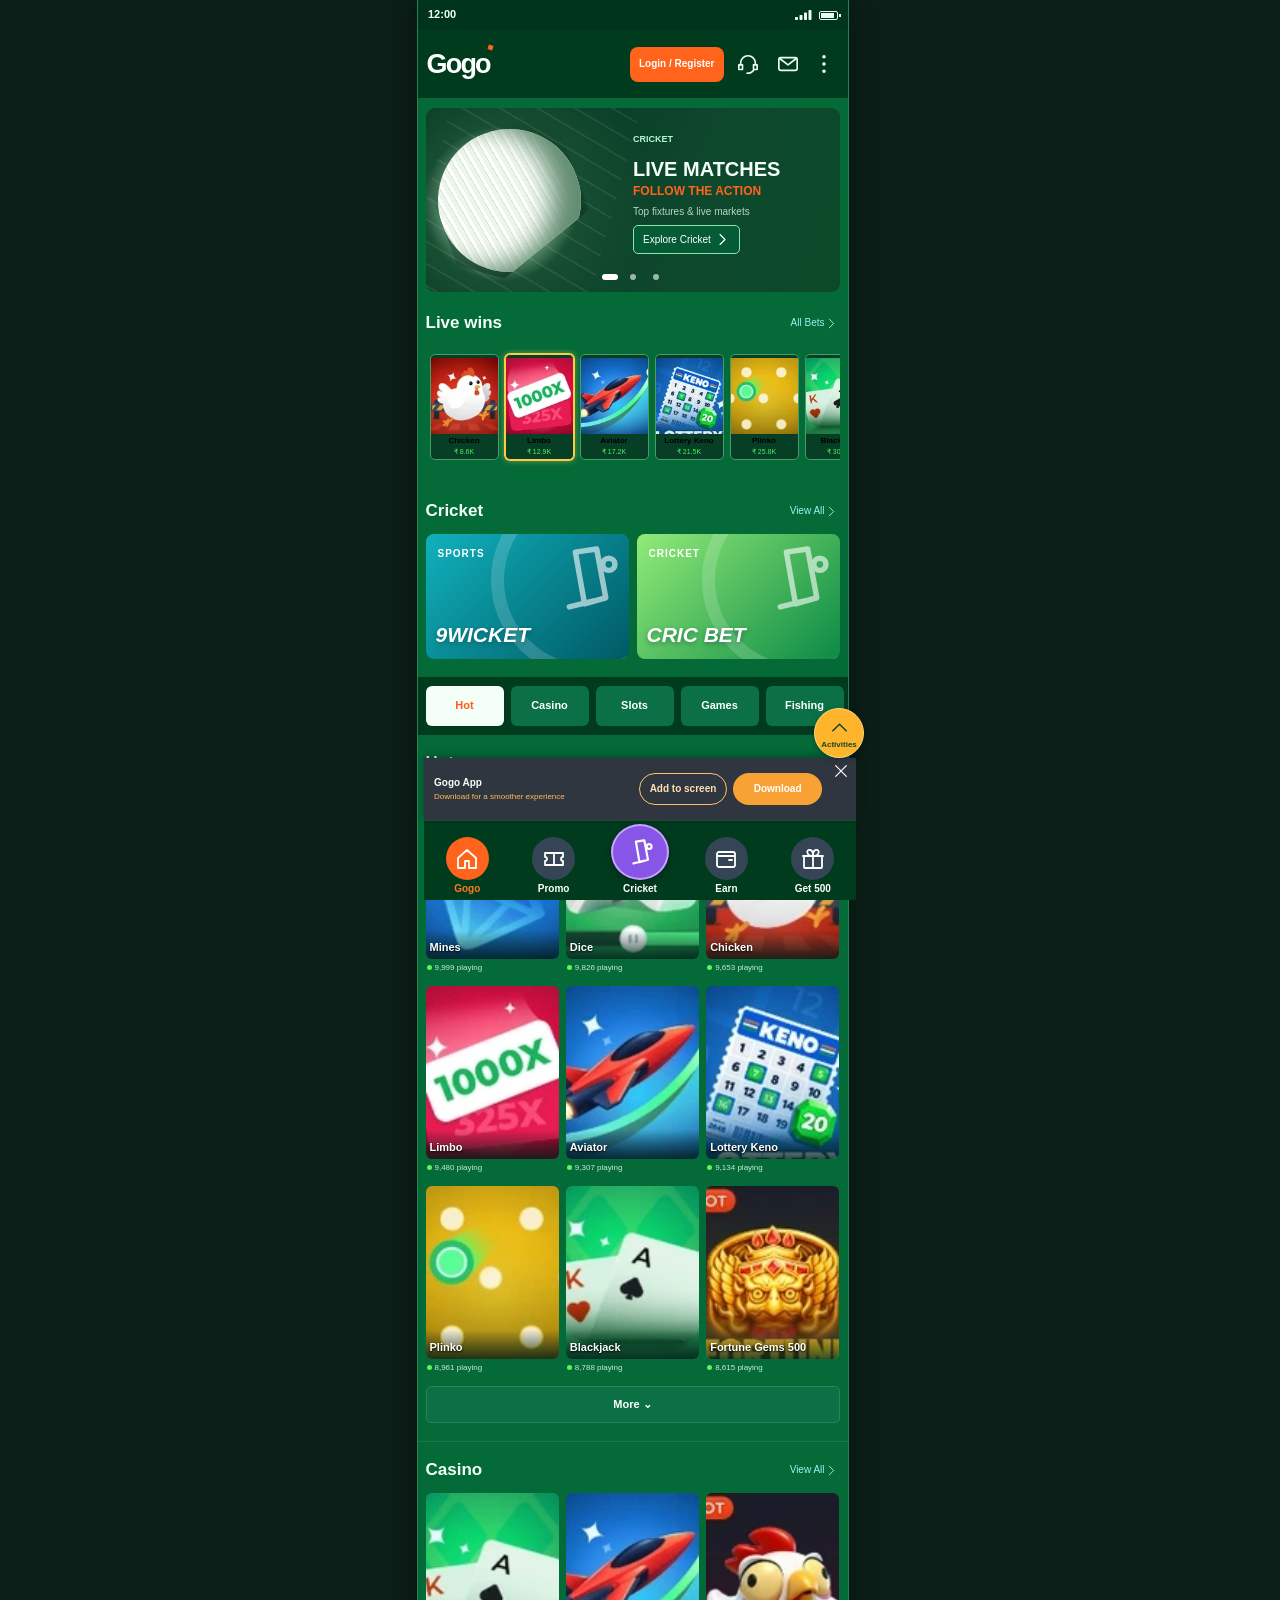
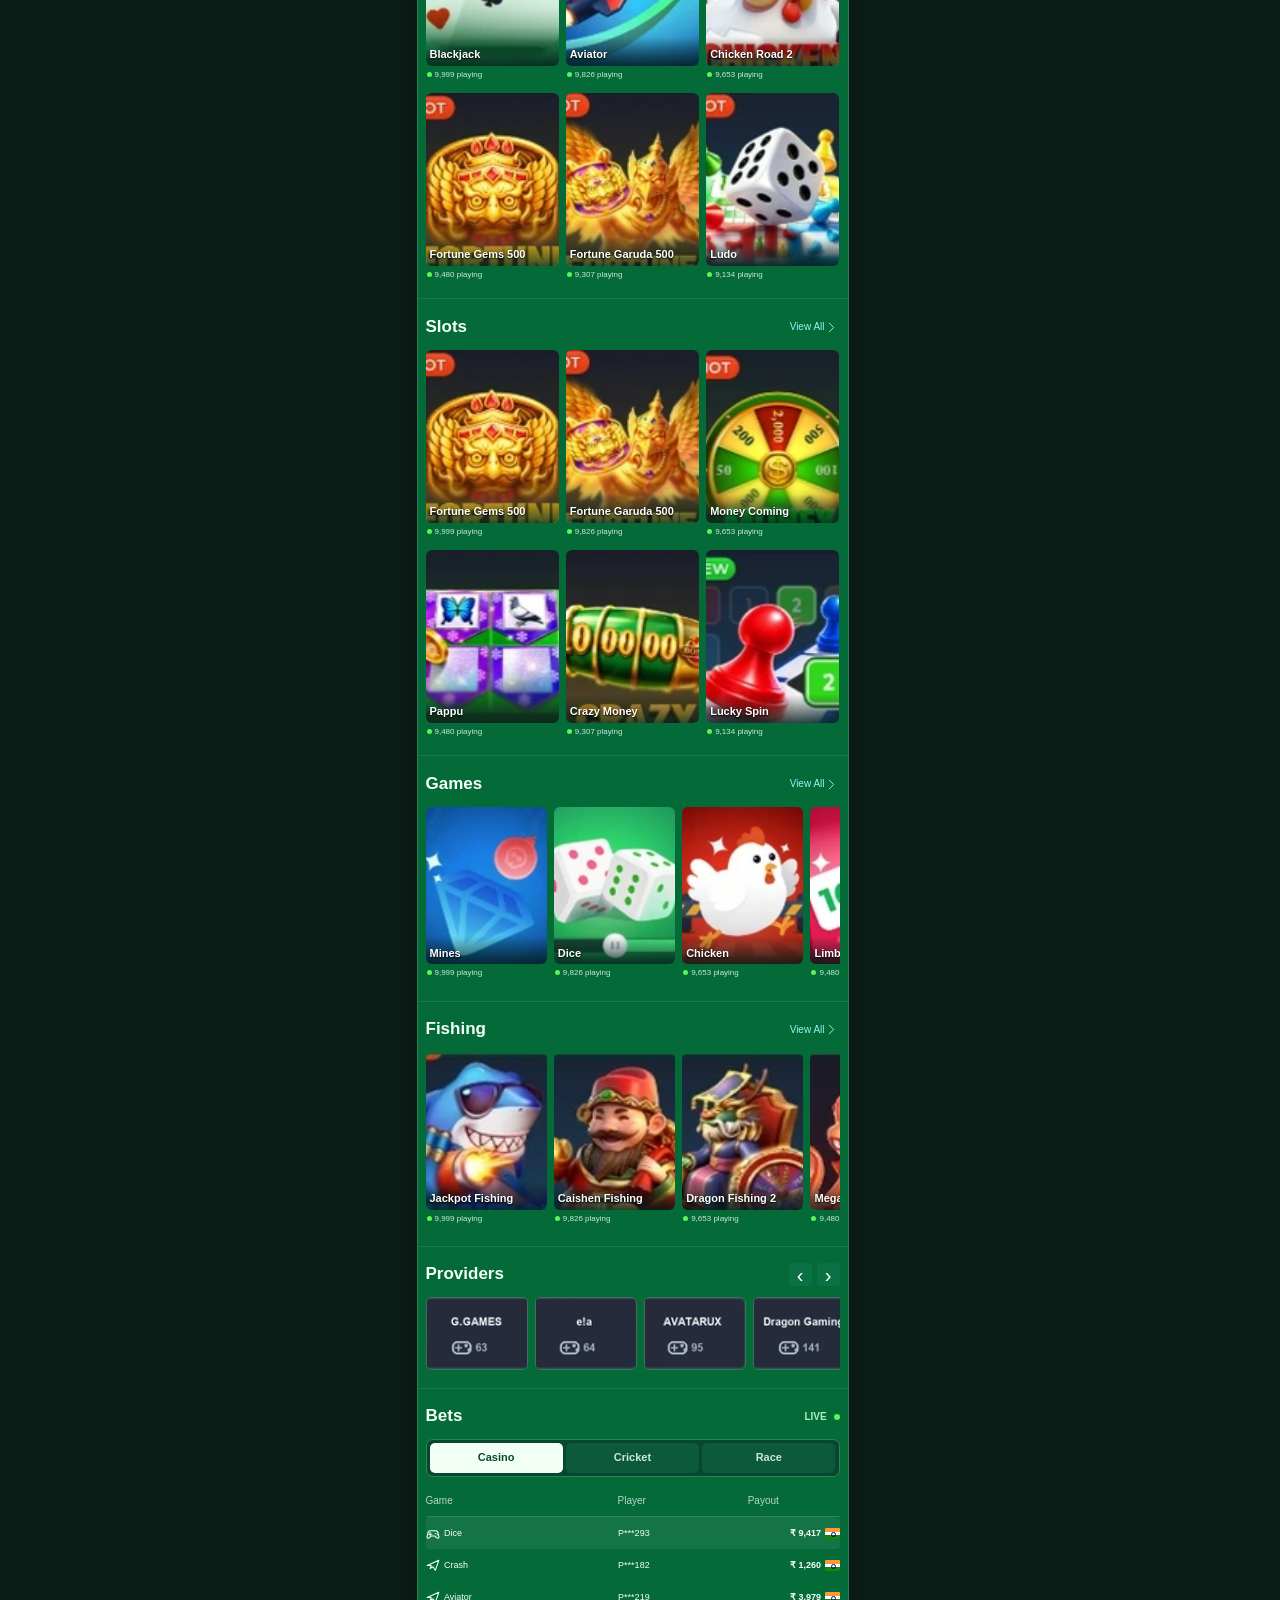
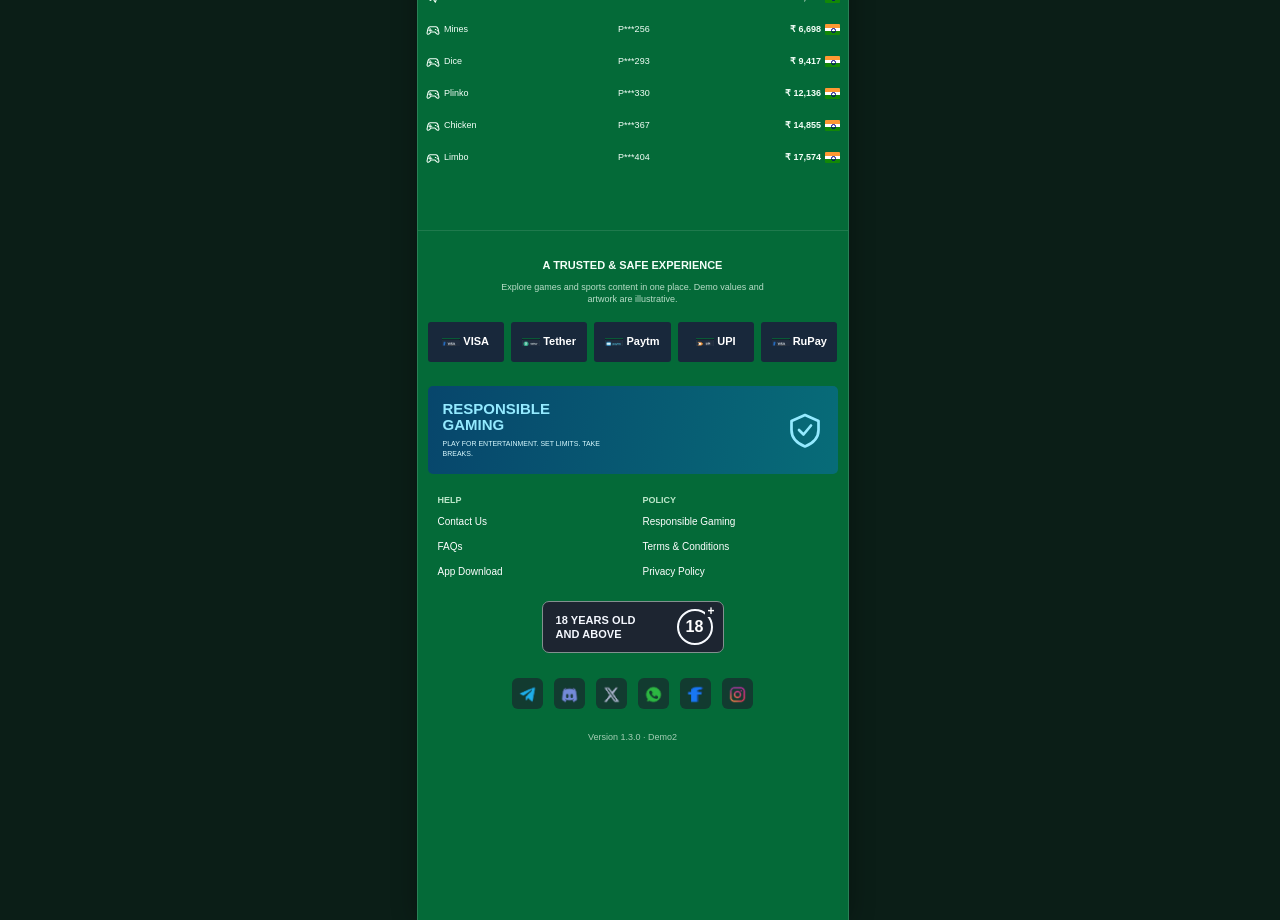
==== commit e70e2ece: "Refine Community social channel proportions" ====
--- a/demo2/index.html
+++ b/demo2/index.html
@@ -57,23 +57,18 @@
 .edit-reward-bubble{position:absolute;right:23px;bottom:58px;background:#f9e8ad;color:#0b603b;border:1px solid #d6a343;border-radius:8px;padding:3px 9px;font-size:11px;font-weight:800;transform:rotate(-5deg)}
 .edit-reward-bubble:after{content:'';position:absolute;right:19px;bottom:-7px;width:10px;height:10px;background:#f9e8ad;border-right:1px solid #d6a343;border-bottom:1px solid #d6a343;transform:rotate(45deg)}
 .birthday-selects{display:grid;grid-template-columns:1fr 1fr;gap:10px;margin-top:10px}
-.birthday-selects select{height:44px;min-width:0;border:1px solid #a6c9b1;border-radius:5px;background:#fff;color:#173c29;padding:0 11px;font:inherit}
 .birthday-selects+.edit-hint{margin-top:21px}
-.day-picker{position:relative;min-width:0}
-.day-picker input[type="hidden"]{display:none}
-.day-trigger{width:100%;height:44px;display:flex;align-items:center;justify-content:space-between;border:1px solid #a6c9b1;border-radius:5px;background:#fff;color:#173c29;padding:0 11px;text-align:left}
-.day-trigger span{font-size:20px;line-height:1}
-.day-options{position:absolute;z-index:75;top:calc(100% + 2px);left:0;width:100%;max-height:min(190px,25vh);overflow-y:auto;background:#fff;border:1px solid #a6c9b1;border-radius:5px;box-shadow:0 8px 18px #001a1566;overscroll-behavior:contain}
-.day-options[hidden]{display:none}
-.day-options button{display:block;width:100%;height:36px;border:0;background:#fff;color:#173c29;padding:0 11px;text-align:left}
-.day-options button[aria-selected="true"],.day-options button:hover,.day-options button:focus-visible{background:#e4f3e9}
-.birthday-field-copy{min-width:0;display:flex;align-items:baseline;gap:8px}
-.birthday-field-label{color:#537463;font-size:11px;font-weight:700;line-height:1}
+.birthday-picker{position:relative;min-width:0}
+.birthday-picker input[type="hidden"]{display:none}
+.birthday-trigger{width:100%;height:44px;display:flex;align-items:center;justify-content:space-between;gap:8px;border:1px solid #a6c9b1;border-radius:5px;background:#fff;color:#173c29;padding:0 11px;text-align:left}
+.birthday-field-copy{min-width:0;display:flex;align-items:baseline;gap:8px;white-space:nowrap}
+.birthday-field-label{color:#537463;font-size:14px;font-weight:700;line-height:1}
 .birthday-field-value{color:#173c29;font-size:16px;font-weight:700;line-height:1}
-.day-trigger .birthday-chevron{font-size:20px;line-height:1}
-.month-picker{position:relative;min-width:0}
-.month-picker .birthday-field-label{position:absolute;left:11px;top:16px;pointer-events:none;z-index:1}
-.birthday-selects .month-picker select{width:100%;padding-left:60px;font-size:16px;font-weight:700}
+.birthday-chevron{flex:none;width:8px;height:8px;margin:0 3px 4px 0;border-right:2px solid #173c29;border-bottom:2px solid #173c29;transform:rotate(45deg)}
+.birthday-options{position:absolute;z-index:75;top:calc(100% + 2px);left:0;width:100%;max-height:min(190px,25vh);overflow-y:auto;background:#fff;border:1px solid #a6c9b1;border-radius:5px;box-shadow:0 8px 18px #001a1566;overscroll-behavior:contain}
+.birthday-options[hidden]{display:none}
+.birthday-options button{display:block;width:100%;height:36px;border:0;background:#fff;color:#173c29;padding:0 11px;text-align:left}
+.birthday-options button[aria-selected="true"],.birthday-options button:hover,.birthday-options button:focus-visible{background:#e4f3e9}
 .nickname-field{position:relative;margin-top:10px}
 .nickname-field input{margin-top:0;padding-right:45px}
 .nickname-field button{position:absolute;top:0;right:0;width:44px;height:44px;display:grid;place-items:center;border:0;background:transparent;color:#20382b}
@@ -187,7 +182,7 @@
 .community-hero{height:clamp(176px,25dvh,218px);margin:12px 12px 0;border:1px solid #4db183;border-radius:14px;background:#0a6142 url("assets/community-follow.svg") center/cover no-repeat}
 .community-hero-illustration{position:absolute;inset:0;width:100%;height:100%;object-fit:cover}
 .community-hero-art{display:none}
-.community-hero:after{background:linear-gradient(90deg,#034530ef 0%,#034530c8 48%,#03453000 100%)}
+.community-hero:after{background:linear-gradient(90deg,#034530f5 0%,#034530e0 43%,#03453036 82%,#03453000 100%)}
 .community-hero-copy{padding:24px 20px;max-width:268px}
 .community-hero h2{font-size:clamp(25px,7vw,32px);line-height:1.08;margin:12px 0 9px}
 .community-hero p{font-size:12px;line-height:1.4}
@@ -196,24 +191,24 @@
 .community-benefits article{min-height:66px;padding:9px 7px;gap:8px;border-radius:10px}
 .community-benefits article>span{width:34px;height:34px;border-radius:9px}
 .community-benefits h4{font-size:11px}
-.community-channels{padding:19px 12px 16px}
-.community-section-head{margin-bottom:12px}
-.community-section-head h3{font-size:19px}
-.community-grid{gap:11px 10px;grid-template-rows:repeat(4,minmax(70px,1fr))}
-.community-channel{isolation:isolate;min-height:70px;gap:0;padding:6px 10px 6px 5px;border:0;border-radius:36px;background:transparent}
-.community-channel:before{content:"";position:absolute;z-index:-1;inset:9px 0 9px 22px;border-radius:30px;background:#126744;box-shadow:0 3px 0 #002f20}
-.community-channel-icon{width:57px;height:57px;border:2px solid #d9ffeb;border-radius:50%;background:#0a5038;box-shadow:0 0 0 3px #075638,0 3px 8px #00291c80;position:relative;z-index:1}
-.community-channel-icon img,.community-channel-icon svg{width:38px;height:38px;object-fit:contain}
-.community-channel-copy{min-width:0;display:grid;gap:1px;margin-left:10px}
-.community-channel strong{font-size:13px;line-height:1.15}
-.community-channel small{color:#e2f9e8;font-size:10px;line-height:1.15}
+.community-channels{padding:15px 12px 12px}
+.community-section-head{margin-bottom:9px}
+.community-section-head h3{font-size:18px}
+.community-grid{gap:11px 10px;grid-template-rows:repeat(4,54px);flex:none}
+.community-channel{isolation:isolate;min-height:54px;gap:0;padding:6px 7px 6px 3px;border:0;border-radius:28px;background:transparent;touch-action:manipulation}
+.community-channel:before{content:"";position:absolute;z-index:-1;inset:6px 0 6px 16px;border-radius:24px;background:#126744;box-shadow:inset 0 0 0 1px #ffffff1f}
+.community-channel-icon{width:42px;height:42px;border:1.5px solid #d9ffeb;border-radius:50%;background:#0a5038;box-shadow:0 0 0 2px #075638;position:relative;z-index:1}
+.community-channel-icon img,.community-channel-icon svg{width:29px;height:29px;object-fit:contain}
+.community-channel-copy{min-width:0;display:grid;gap:1px;margin-left:8px}
+.community-channel strong{font-size:12px;line-height:1.1}
+.community-channel small{color:#e2f9e8;font-size:9px;line-height:1.15}
 .community-channel-arrow{display:none}
 .community-channel:nth-child(1):before{background:#1381bd}.community-channel:nth-child(2):before{background:#555ad1}.community-channel:nth-child(3):before{background:#168b54}.community-channel:nth-child(4):before{background:#176fc6}.community-channel:nth-child(5):before{background:linear-gradient(90deg,#943ab1,#d94175,#ec9640)}.community-channel:nth-child(6):before{background:#d93a36}.community-channel:nth-child(7):before{background:#242827}.community-channel:nth-child(8):before{background:#d95b2c}
 .community-channel:nth-child(1) .community-channel-icon{background:#0d6d9e}.community-channel:nth-child(2) .community-channel-icon{background:#494eb2}.community-channel:nth-child(3) .community-channel-icon{background:#107a48}.community-channel:nth-child(4) .community-channel-icon{background:#10599e}.community-channel:nth-child(5) .community-channel-icon{background:#963f9d}.community-channel:nth-child(6) .community-channel-icon{background:#b82929}.community-channel:nth-child(7) .community-channel-icon{background:#111}.community-channel:nth-child(8) .community-channel-icon{background:#bd4e22}
 .community-channel:nth-child(4) .community-channel-icon img,.community-channel:nth-child(7) .community-channel-icon img{filter:brightness(0) invert(1)}
-.community-availability{margin-top:13px;padding:0 3px;color:#bfdcc8;font-size:10px}
-@media(max-width:360px){.community-hero{margin:10px 10px 0}.community-hero-copy{padding:18px 14px}.community-intro{padding:13px 10px 0}.community-benefits{gap:5px}.community-benefits article{gap:4px;padding:5px}.community-benefits article>span{width:29px;height:29px}.community-benefits h4{font-size:10px}.community-channels{padding:15px 10px 12px}.community-grid{gap:8px 6px}.community-channel{padding-right:3px}.community-channel-icon{width:48px;height:48px}.community-channel-icon img,.community-channel-icon svg{width:33px;height:33px}.community-channel-copy{margin-left:6px}.community-channel strong{font-size:12px}.community-channel small{font-size:9px}}
-@media(max-height:730px){.community-hero{height:150px}.community-hero-copy{padding-top:14px}.community-intro{padding-top:9px}.community-benefits article{min-height:52px}.community-channels{padding-top:10px;padding-bottom:8px}.community-section-head{margin-bottom:7px}.community-grid{grid-template-rows:repeat(4,minmax(57px,1fr));gap:6px}.community-channel{min-height:57px}.community-channel-icon{width:47px;height:47px}.community-channel-icon img,.community-channel-icon svg{width:32px;height:32px}}
+.community-availability{margin-top:10px;padding:0 3px;color:#bfdcc8;font-size:10px}
+@media(max-width:360px){.community-hero{margin:10px 10px 0}.community-hero-copy{padding:18px 14px}.community-intro{padding:13px 10px 0}.community-benefits{gap:5px}.community-benefits article{gap:4px;padding:5px}.community-benefits article>span{width:29px;height:29px}.community-benefits h4{font-size:10px}.community-channels{padding:13px 10px 10px}.community-grid{gap:9px 6px;grid-template-rows:repeat(4,52px)}.community-channel{min-height:52px;padding-right:3px}.community-channel:before{inset:6px 0 6px 15px}.community-channel-icon{width:40px;height:40px}.community-channel-icon img,.community-channel-icon svg{width:28px;height:28px}.community-channel-copy{margin-left:7px}.community-channel strong{font-size:11px}.community-channel small{font-size:8px}}
+@media(max-height:730px){.community-hero{height:150px}.community-hero-copy{padding-top:14px}.community-intro{padding-top:9px}.community-benefits article{min-height:52px}.community-channels{padding-top:10px;padding-bottom:8px}.community-section-head{margin-bottom:7px}.community-grid{grid-template-rows:repeat(4,50px);gap:7px}.community-channel{min-height:50px}.community-channel-icon{width:40px;height:40px}.community-channel-icon img,.community-channel-icon svg{width:28px;height:28px}}
 .login-screen{min-height:100vh;min-height:100dvh;background:radial-gradient(circle at 50% 5%,#0d7045 0,#075638 36%,#043b29 100%);display:flex;flex-direction:column}
 body.login-mode #app{padding-bottom:0}
 .login-topbar{height:74px;display:flex;align-items:center;justify-content:space-between;padding:16px clamp(16px,5vw,24px);flex:none}
@@ -588,6 +583,23 @@
 .transaction-date-sheet .transaction-date-actions{gap:0;margin:0 -16px -16px;border-top:1px solid #dfe8e1}
 .transaction-date-sheet .transaction-date-actions button,.transaction-date-sheet .transaction-date-actions button:last-child{height:58px;min-height:58px;border:0;border-radius:0;background:#fff;color:#586f61;font-size:15px}
 .transaction-date-sheet .transaction-date-actions button:last-child{color:#087a58;border-left:1px solid #dfe8e1}
+/* Match the existing profile sheets while keeping the wheel interaction. */
+.transaction-date-sheet{background:#075132;color:#f4fff8;padding:12px 16px calc(18px + env(safe-area-inset-bottom,0px))}
+.transaction-date-sheet .sheet-handle{background:#a4c9b4}
+.transaction-date-sheet h2{color:#f4fff8;text-align:center;font-size:19px}
+.transaction-date-close{color:#f4fff8}
+.transaction-date-heading{justify-content:center;margin:20px 40px 19px}
+.transaction-date-heading>button{position:absolute;right:15px;top:52px;color:#ffbd72}
+.transaction-date-range>span{color:#bad9c7}
+.transaction-date-range button{border-color:#81b69a;background:#0a6242;color:#f4fff8}
+.transaction-date-range button.active{border-color:#ffae43;color:#ffcf8d;background:#0b6845}
+.transaction-wheel:before{border-color:#71a98a;background:#0b694824}
+.transaction-wheel-column button{color:#9ec7af}
+.transaction-wheel-column button.selected{color:#fff}
+.transaction-date-error{color:#ffc58e!important}
+.transaction-date-sheet .transaction-date-actions{gap:10px;margin:10px 0 0;border:0}
+.transaction-date-sheet .transaction-date-actions button,.transaction-date-sheet .transaction-date-actions button:last-child{height:44px;min-height:44px;border:1px solid #5c9e76;border-radius:6px;background:#0b6240;color:#fff;font-size:13px;font-weight:800}
+.transaction-date-sheet .transaction-date-actions button:last-child{border-color:#ff711e;background:#ff711e;color:#fff}
 </style>
 </head>
 <body>
@@ -673,6 +685,13 @@
 function startVerificationCountdown(kind){verificationDeadlines[kind]=Date.now()+60000;syncVerificationCountdowns()}
 function verificationField(id,placeholder,kind){const seconds=Math.max(0,Math.ceil((verificationDeadlines[kind]-Date.now())/1000));return `<div class="verification-field" data-verification="${kind}"><input id="${id}" inputmode="numeric" autocomplete="one-time-code" maxlength="6" placeholder="${placeholder}"><span class="verification-countdown" ${seconds?'':'hidden'}>${seconds}s</span><button type="button" class="verification-resend" data-go="verify-resend:${kind}" ${seconds?'hidden':''}>Resend</button></div>`}
 function syncVerificationCountdowns(){document.querySelectorAll('[data-verification]').forEach(field=>{const seconds=Math.max(0,Math.ceil((verificationDeadlines[field.dataset.verification]-Date.now())/1000));const counter=field.querySelector('.verification-countdown'),resend=field.querySelector('.verification-resend');counter.textContent=`${seconds}s`;counter.hidden=seconds===0;resend.hidden=seconds>0})}
+const BIRTHDAY_MONTHS=['Jan','Feb','Mar','Apr','May','Jun','Jul','Aug','Sep','Oct','Nov','Dec'];
+function birthdayDisplayValue(kind,value){return kind==='month'?BIRTHDAY_MONTHS[Number(value)-1]:String(Number(value))}
+function birthdayPicker(kind,saved,count){
+  const label=kind==='day'?'Day':'Month';
+  return `<div class="birthday-picker ${kind}-picker"><input id="edit-${kind}" type="hidden" value="${saved}"><button type="button" class="birthday-trigger" data-go="${kind}-toggle" aria-label="${saved?`${label}, ${birthdayDisplayValue(kind,saved)}`:`Choose ${label}`}" aria-haspopup="listbox" aria-controls="${kind}-options" aria-expanded="false"><span class="birthday-field-copy"><span class="birthday-field-label">${label}</span><span class="birthday-field-value">${saved?birthdayDisplayValue(kind,saved):''}</span></span><span class="birthday-chevron" aria-hidden="true"></span></button><div id="${kind}-options" class="birthday-options" role="listbox" aria-label="${label}" hidden>${Array.from({length:count},(_,i)=>{const value=String(i+1).padStart(2,'0');return `<button type="button" role="option" aria-selected="${saved===value}" data-go="${kind}-select:${value}">${birthdayDisplayValue(kind,value)}</button>`}).join('')}</div></div>`;
+}
+function closeBirthdayMenus(){document.querySelectorAll('.birthday-picker').forEach(picker=>{picker.querySelector('.birthday-options').hidden=true;picker.querySelector('.birthday-trigger').setAttribute('aria-expanded','false')})}
 function editor(){if(state.editor==="logout")return logoutConfirmation();
   const type=state.editor,p=state.profile,step=state.editorStep;
   const title={avatar:'Avatar',nickname:'Nickname',gender:'Gender',phone:'Bind Phone No.',email:'E-mail',password:'Set Password',bind:'Bind Invitation Code',birthday:'Bind Birthday'}[type]||type;
@@ -691,7 +710,7 @@
   else if(type==='bind')body=`<label>Please enter your Invitation Code<input id="edit-value" maxlength="16" value="${esc(p.invite)}" placeholder="Invitation Code"></label><p class="edit-note">Only allowed to enter once!</p>`;
   else if(type==='birthday'){
     const [savedDay='',savedMonth='']=p.birthday.split('/');
-    body=`<label>Provide your birthday to enjoy exclusive benefits</label><div class="birthday-selects"><div class="day-picker"><input id="edit-day" type="hidden" value="${savedDay}"><button type="button" class="day-trigger" data-go="day-toggle" aria-label="Day${savedDay?`, ${Number(savedDay)}`:''}" aria-haspopup="listbox" aria-expanded="false"><span class="birthday-field-copy"><span class="birthday-field-label">Day</span><span class="birthday-field-value">${savedDay?Number(savedDay):'Select'}</span></span><span class="birthday-chevron" aria-hidden="true">⌄</span></button><div class="day-options" role="listbox" aria-label="Day" hidden>${Array.from({length:31},(_,i)=>{const v=String(i+1).padStart(2,'0');return `<button type="button" role="option" aria-selected="${savedDay===v}" data-go="day-select:${v}">${i+1}</button>`}).join('')}</div></div><div class="month-picker"><label class="birthday-field-label" for="edit-month">Month</label><select id="edit-month" aria-label="Month"><option value="">Select</option>${Array.from({length:12},(_,i)=>{const v=String(i+1).padStart(2,'0');return `<option value="${v}" ${savedMonth===v?'selected':''}>${i+1}</option>`}).join('')}</select></div></div>${editorHint('icon-crown.png','Birthday information is used only for birthday celebrations')}${editorHint('icon-gem.png','Check birthday benefits on the VIP page.')}`;
+    body=`<label>Provide your birthday to enjoy exclusive benefits</label><div class="birthday-selects">${birthdayPicker('month',savedMonth,12)}${birthdayPicker('day',savedDay,31)}</div>${editorHint('icon-crown.png','Birthday information is used only for birthday celebrations')}${editorHint('icon-gem.png','Check birthday benefits on the VIP page.')}`;
     bubble='VIP perks';
   }
   else if(type==='password'){
@@ -743,7 +762,15 @@
 function openCategory(cat){window.scrollTo({top:0,behavior:'instant'});state.page='home';state.category=cat;state.hideBefore=cat!=='hot';state.more=false;state.drawer=false;render();const el=document.getElementById(`section-${cat}`);const y=el?window.scrollY+el.getBoundingClientRect().top-156:0;window.scrollTo({top:Math.max(0,y),behavior:'instant'});state.category=cat;syncSticky()}
 function syncCategoryFromScroll(){if(state.page!=='home')return;const sections=[...document.querySelectorAll('.category-content .game-section')];if(!sections.length)return;const marker=169;let active=sections[0].id.replace('section-','');for(const section of sections){if(section.getBoundingClientRect().top<=marker)active=section.id.replace('section-','')}if(active!==state.category){state.category=active}document.querySelectorAll('.category-tabs button[data-go^="cat:"]').forEach(button=>{const cat=button.dataset.go.slice(4);const selected=cat===active;button.classList.toggle('active',selected);button.setAttribute('aria-current',selected?'true':'false')})}
 function syncSticky(){const stack=document.getElementById('sticky-stack');if(!stack)return;const tabs=document.querySelector('.home-main > .category-tabs');const should=!!tabs&&tabs.getBoundingClientRect().top<98&&window.scrollY>0;state.sticky=should;stack.classList.toggle('shown',should);const navHome=document.querySelector('.bottom-nav button[data-go="nav:home"]');if(navHome){const html=icon(should?'rocket':'home',24);navHome.querySelector('.nav-icon').innerHTML=html;navHome.lastElementChild.textContent=should?'Top':'Gogo';navHome.setAttribute('aria-label',should?'Back to top':'Gogo')}syncCategoryFromScroll()}
-function handle(action){if(accountAction(action))return;if(action.startsWith('sports:')){const tab=action.slice(7);if(!SPORTS_TABS.some(([id])=>id===tab))return;state.sportsTab=tab;window.scrollTo({top:0,behavior:'instant'});render();document.querySelector('.sports-bottom-nav .active')?.focus({preventScroll:true});return}if(action.startsWith('sports-pick:')){state.sportsPick=action.slice(12);render();showToast('Demo prediction saved');return}if(action==='login-close'){closeLogin();return}if(action==='home-back'||action==='content-back'){homeBack();return}if(action==='home'||action==='nav:home'){homeReset();return}if(action.startsWith('nav:')){const p=action.split(':')[1];if(p==='promo'||p==='cricket')setPage(p);else{state.modal=p==='earn'?'Earn':'Get ₹500';render()}return}if(action==='drawer'){state.drawer=true;render();return}if(action==='drawer-close'){state.drawer=false;render();return}if(action==='profile'){state.keepDrawer=state.drawer;setPage('profile');return}if(action==='gifts'){state.keepDrawer=state.drawer;setPage('gifts');return}if(action==='bets'){const target=document.querySelector('.bets-section');if(target){const y=window.scrollY+target.getBoundingClientRect().top-156;window.scrollTo({top:Math.max(0,y),behavior:'instant'});syncSticky()}return}if(action.startsWith('cat:')){openCategory(action.split(':')[1]);return}if(action.startsWith('detail:')){state.detail=action.split(':')[1];state.shuffle=0;setPage('detail');return}if(action==='shuffle'){state.shuffle++;render();return}if(action==='more'){const y=window.scrollY;state.more=!state.more;render();window.scrollTo({top:y,behavior:'instant'});return}if(action.startsWith('promo:')){state.promo=action.split(':')[1];render();return}if(action.startsWith('bet:')){const y=window.scrollY;state.bets=action.split(':')[1];render();window.scrollTo({top:y,behavior:'instant'});return}if(action.startsWith('slide:')){let [,id,d]=action.split(':');const rail=document.getElementById(id+'-rail');if(rail){rail.dataset.manualUntil=Date.now()+5500;rail.scrollBy({left:Number(d)*210,behavior:'smooth'})}return}if(action==='race'||action==='cricket'){setPage(action);return}if(action==='login'){state.loginReturn={page:state.page,scrollY:window.scrollY};state.loginStep=1;verificationDeadlines.login=0;setPage('login');return}if(action==='login-next'){const s=document.getElementById('login-input')?.value.trim()||'';if(s.replace(/\D/g,'').length<7){state.modal='Enter a valid mobile number';render()}else{state.loginStep=2;startVerificationCountdown('login');render()}return}if(action==='login-submit'){const s=document.getElementById('login-input')?.value.trim()||'';if(!/^\d{4,6}$/.test(s)){state.modal='Enter the 4–6 digit demo code';render()}else{state.loggedIn=true;state.loginReturn=null;homeReset()}return}if(action==='login-resend'){startVerificationCountdown('login');showToast('Demo code resent');return}if(action==='logout'){state.drawer=false;state.editor='logout';render();document.querySelector('.logout-sheet [data-go=logout-cancel]')?.focus();return}if(action==='logout-cancel'){state.editor='';state.drawer=true;render();document.querySelector('.logout')?.focus();return}if(action==='logout-confirm'){if(state.editor!=='logout')return;state.editor='';state.loggedIn=false;homeReset();showToast('Logged out successfully');return}if(action.startsWith('edit:')){state.editor=action.split(':')[1];state.editorStep=1;state.editGender=state.profile.gender;if(state.editor==='password')startVerificationCountdown('password');render();return}if(action==='edit-close'){state.editor='';render();return}if(action==='nickname-clear'){const input=document.getElementById('edit-value');if(input){input.value='';input.focus()}return}if(action==='day-toggle'){const menu=document.querySelector('.day-options'),trigger=document.querySelector('.day-trigger');if(menu&&trigger){menu.hidden=!menu.hidden;trigger.setAttribute('aria-expanded',String(!menu.hidden))}return}if(action.startsWith('day-select:')){const value=action.slice(11),input=document.getElementById('edit-day'),trigger=document.querySelector('.day-trigger'),menu=document.querySelector('.day-options');if(input&&trigger&&menu){input.value=value;trigger.querySelector('.birthday-field-value').textContent=String(Number(value));trigger.setAttribute('aria-label',`Day, ${Number(value)}`);trigger.setAttribute('aria-expanded','false');menu.hidden=true;menu.querySelectorAll('[role="option"]').forEach(option=>option.setAttribute('aria-selected',String(option.dataset.go===action)))}return}if(action.startsWith('avatar:')){state.profile.avatar=Number(action.split(':')[1]);render();return}if(action.startsWith('gender:')){state.editGender=action.split(':')[1];render();return}if(action.startsWith('copy:')){copyProfileValue(action.slice(5));return}
+function handle(action){if(accountAction(action))return;if(action.startsWith('sports:')){const tab=action.slice(7);if(!SPORTS_TABS.some(([id])=>id===tab))return;state.sportsTab=tab;window.scrollTo({top:0,behavior:'instant'});render();document.querySelector('.sports-bottom-nav .active')?.focus({preventScroll:true});return}if(action.startsWith('sports-pick:')){state.sportsPick=action.slice(12);render();showToast('Demo prediction saved');return}if(action==='login-close'){closeLogin();return}if(action==='home-back'||action==='content-back'){homeBack();return}if(action==='home'||action==='nav:home'){homeReset();return}if(action.startsWith('nav:')){const p=action.split(':')[1];if(p==='promo'||p==='cricket')setPage(p);else{state.modal=p==='earn'?'Earn':'Get ₹500';render()}return}if(action==='drawer'){state.drawer=true;render();return}if(action==='drawer-close'){state.drawer=false;render();return}if(action==='profile'){state.keepDrawer=state.drawer;setPage('profile');return}if(action==='gifts'){state.keepDrawer=state.drawer;setPage('gifts');return}if(action==='bets'){const target=document.querySelector('.bets-section');if(target){const y=window.scrollY+target.getBoundingClientRect().top-156;window.scrollTo({top:Math.max(0,y),behavior:'instant'});syncSticky()}return}if(action.startsWith('cat:')){openCategory(action.split(':')[1]);return}if(action.startsWith('detail:')){state.detail=action.split(':')[1];state.shuffle=0;setPage('detail');return}if(action==='shuffle'){state.shuffle++;render();return}if(action==='more'){const y=window.scrollY;state.more=!state.more;render();window.scrollTo({top:y,behavior:'instant'});return}if(action.startsWith('promo:')){state.promo=action.split(':')[1];render();return}if(action.startsWith('bet:')){const y=window.scrollY;state.bets=action.split(':')[1];render();window.scrollTo({top:y,behavior:'instant'});return}if(action.startsWith('slide:')){let [,id,d]=action.split(':');const rail=document.getElementById(id+'-rail');if(rail){rail.dataset.manualUntil=Date.now()+5500;rail.scrollBy({left:Number(d)*210,behavior:'smooth'})}return}if(action==='race'||action==='cricket'){setPage(action);return}if(action==='login'){state.loginReturn={page:state.page,scrollY:window.scrollY};state.loginStep=1;verificationDeadlines.login=0;setPage('login');return}if(action==='login-next'){const s=document.getElementById('login-input')?.value.trim()||'';if(s.replace(/\D/g,'').length<7){state.modal='Enter a valid mobile number';render()}else{state.loginStep=2;startVerificationCountdown('login');render()}return}if(action==='login-submit'){const s=document.getElementById('login-input')?.value.trim()||'';if(!/^\d{4,6}$/.test(s)){state.modal='Enter the 4–6 digit demo code';render()}else{state.loggedIn=true;state.loginReturn=null;homeReset()}return}if(action==='login-resend'){startVerificationCountdown('login');showToast('Demo code resent');return}if(action==='logout'){state.drawer=false;state.editor='logout';render();document.querySelector('.logout-sheet [data-go=logout-cancel]')?.focus();return}if(action==='logout-cancel'){state.editor='';state.drawer=true;render();document.querySelector('.logout')?.focus();return}if(action==='logout-confirm'){if(state.editor!=='logout')return;state.editor='';state.loggedIn=false;homeReset();showToast('Logged out successfully');return}if(action.startsWith('edit:')){state.editor=action.split(':')[1];state.editorStep=1;state.editGender=state.profile.gender;if(state.editor==='password')startVerificationCountdown('password');render();return}if(action==='edit-close'){state.editor='';render();return}if(action==='nickname-clear'){const input=document.getElementById('edit-value');if(input){input.value='';input.focus()}return}if(action==='day-toggle'||action==='month-toggle'){
+  const kind=action.slice(0,-7),picker=document.querySelector(`.${kind}-picker`),menu=picker?.querySelector('.birthday-options'),trigger=picker?.querySelector('.birthday-trigger');
+  if(menu&&trigger){const shouldOpen=menu.hidden;closeBirthdayMenus();menu.hidden=!shouldOpen;trigger.setAttribute('aria-expanded',String(shouldOpen))}
+  return
+}if(action.startsWith('day-select:')||action.startsWith('month-select:')){
+  const [selection,value]=action.split(':'),kind=selection.slice(0,-7),picker=document.querySelector(`.${kind}-picker`),input=picker?.querySelector('input'),trigger=picker?.querySelector('.birthday-trigger'),menu=picker?.querySelector('.birthday-options');
+  if(input&&trigger&&menu){input.value=value;trigger.querySelector('.birthday-field-value').textContent=birthdayDisplayValue(kind,value);trigger.setAttribute('aria-label',`${kind==='day'?'Day':'Month'}, ${birthdayDisplayValue(kind,value)}`);menu.querySelectorAll('[role="option"]').forEach(option=>option.setAttribute('aria-selected',String(option.dataset.go===action)));closeBirthdayMenus();trigger.focus({preventScroll:true})}
+  return
+}if(action.startsWith('avatar:')){state.profile.avatar=Number(action.split(':')[1]);render();return}if(action.startsWith('gender:')){state.editGender=action.split(':')[1];render();return}if(action.startsWith('copy:')){copyProfileValue(action.slice(5));return}
 if(action.startsWith('verify-resend:')){const kind=action.slice(14);if(!Object.hasOwn(verificationDeadlines,kind))return;startVerificationCountdown(kind);showToast('Demo code resent');return}
 if(action==='edit-next'){
   const v=document.getElementById('edit-value')?.value.trim()||'';
@@ -780,6 +807,8 @@
 if(action.startsWith('community-platform:')){const key=action.slice(19),channel=COMMUNITY_CHANNELS.find(([id])=>id===key),url=COMMUNITY_LINKS[key];if(!channel)return;if(url){window.open(url,'_blank','noopener,noreferrer')}else{state.modal=`${channel[1]} channel`;render()}return}if(action.startsWith('content:')){state.content=action.split(':')[1];state.keepDrawer=state.drawer;setPage('content');return}if(action==='download-close'){state.download=false;render();return}if(action==='modal-close'){state.modal='';render();return}state.modal=action.startsWith('game:')?action.slice(5):action.startsWith('offer:')?action.slice(6):action.startsWith('social:')?`${action.slice(7)} Community`:action.startsWith('match:')?action.slice(6):action.startsWith('modal:')?action.slice(6):action==='support'?'Customer Support':action==='messages'?'Messages':action==='deposit'?'Deposit':action==='withdraw'?'Withdraw':action==='activity'?'VIP Activity':action;render()}
 function requiresLogin(action){return action==='drawer'||action==='profile'||action==='messages'||action==='notifications'||action==='transactions'||action==='nav:earn'||action==='nav:get500'||action.startsWith('game:')||(action.startsWith('offer:')&&state.promo==='Agent')}
 app.addEventListener('submit',e=>{if(e.target?.id!=='gift-form')return;e.preventDefault();const code=document.getElementById('gift-code')?.value.trim()||'';if(!code){showToast('Please enter a gift code');document.getElementById('gift-code')?.focus();return}showToast('Code submitted for demo')});
+document.addEventListener('click',event=>{if(state.editor==='birthday'&&!event.target.closest('.birthday-picker'))closeBirthdayMenus()});
+document.addEventListener('keydown',event=>{if(state.editor==='birthday'&&event.key==='Escape'){const open=document.querySelector('.birthday-trigger[aria-expanded="true"]');if(open){event.preventDefault();closeBirthdayMenus();open.focus({preventScroll:true})}}});
 app.addEventListener('click',e=>{const btn=e.target.closest('[data-go]');if(!btn)return;if(btn.classList.contains('scrim')&&e.target!==btn)return;e.preventDefault();const action=btn.dataset.go;if(!state.loggedIn&&requiresLogin(action)){handle('login');return}if(action.startsWith('banner:')){selectBanner(Number(action.slice(7)),true);return}if(action==='activity-toggle'){state.activityOpen=!state.activityOpen;render();return}if(action.startsWith('activity:')){state.modal=`${action.slice(9)} Activity`;state.activityOpen=false;render();return}handle(action)});
 let bannerTouchStart=null;
 app.addEventListener('touchstart',e=>{if(e.target.closest('.banner-carousel'))bannerTouchStart={x:e.changedTouches[0].clientX,y:e.changedTouches[0].clientY}},{passive:true});
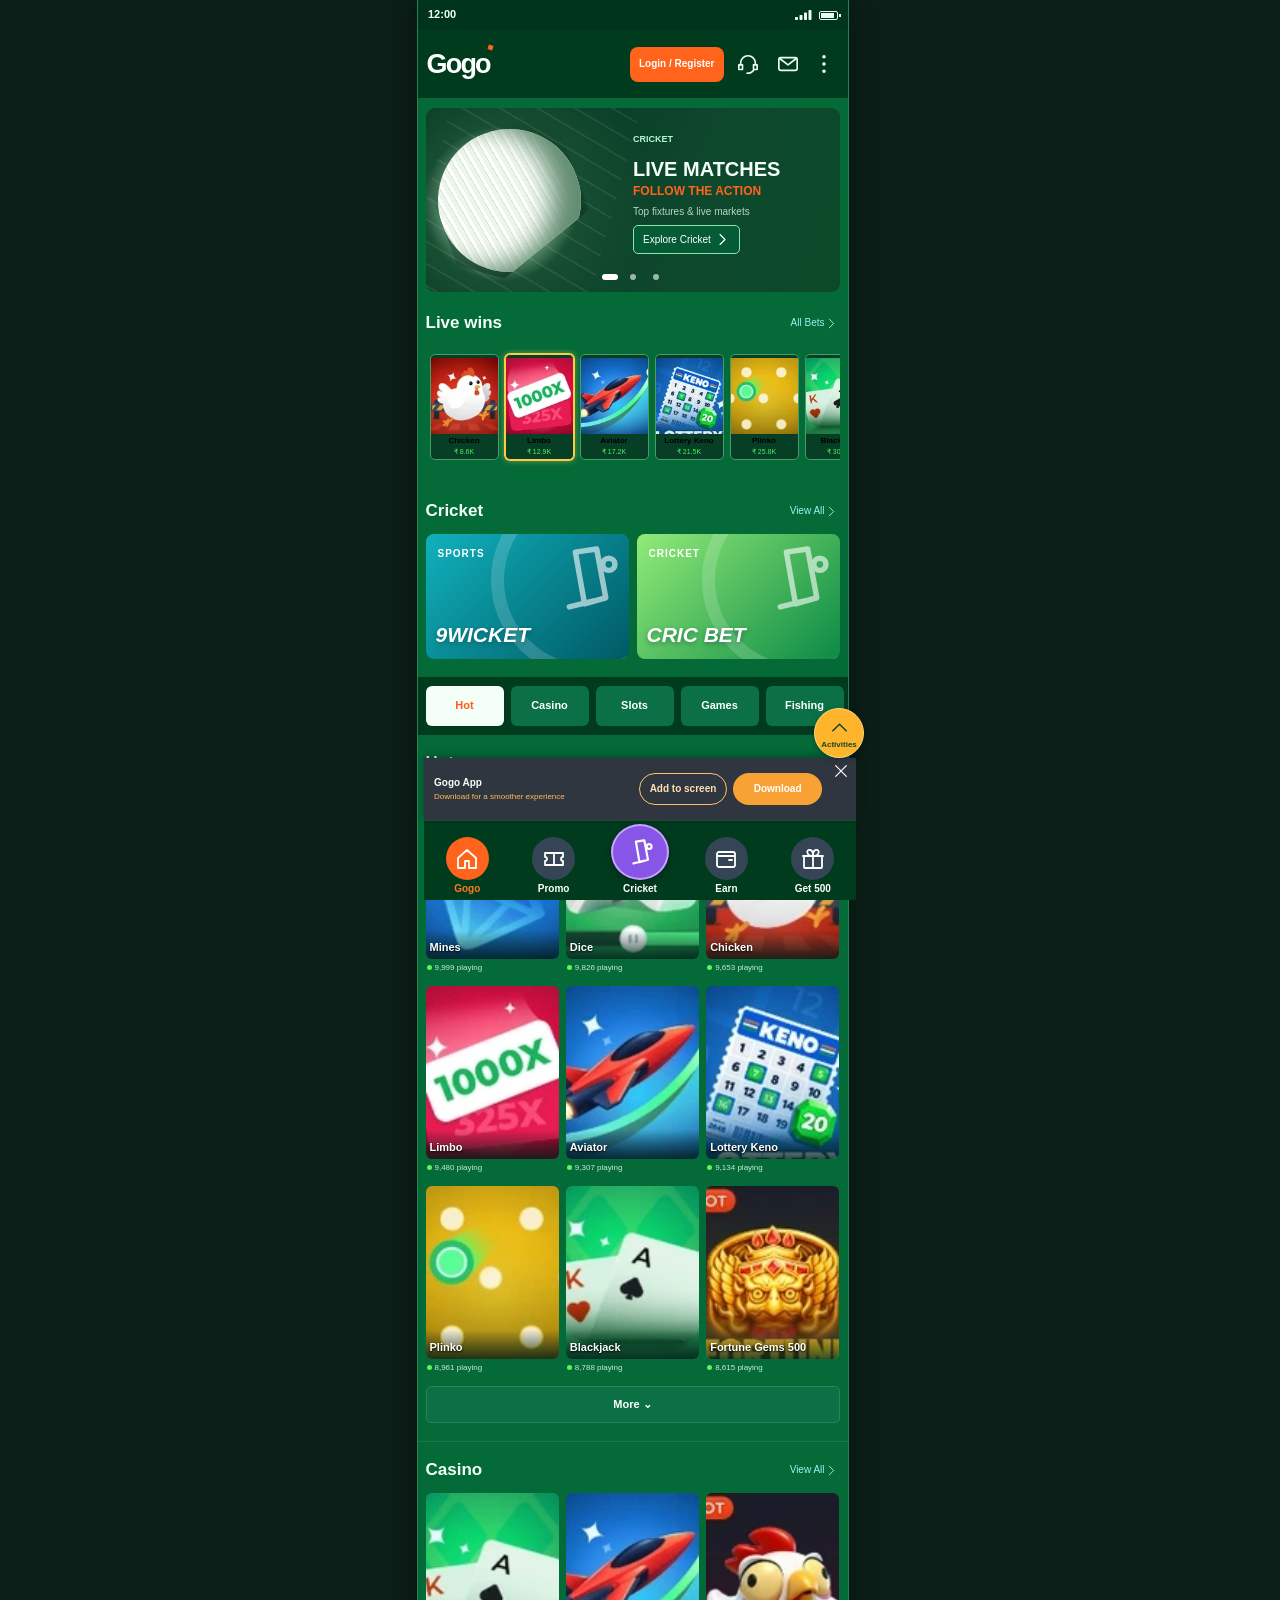
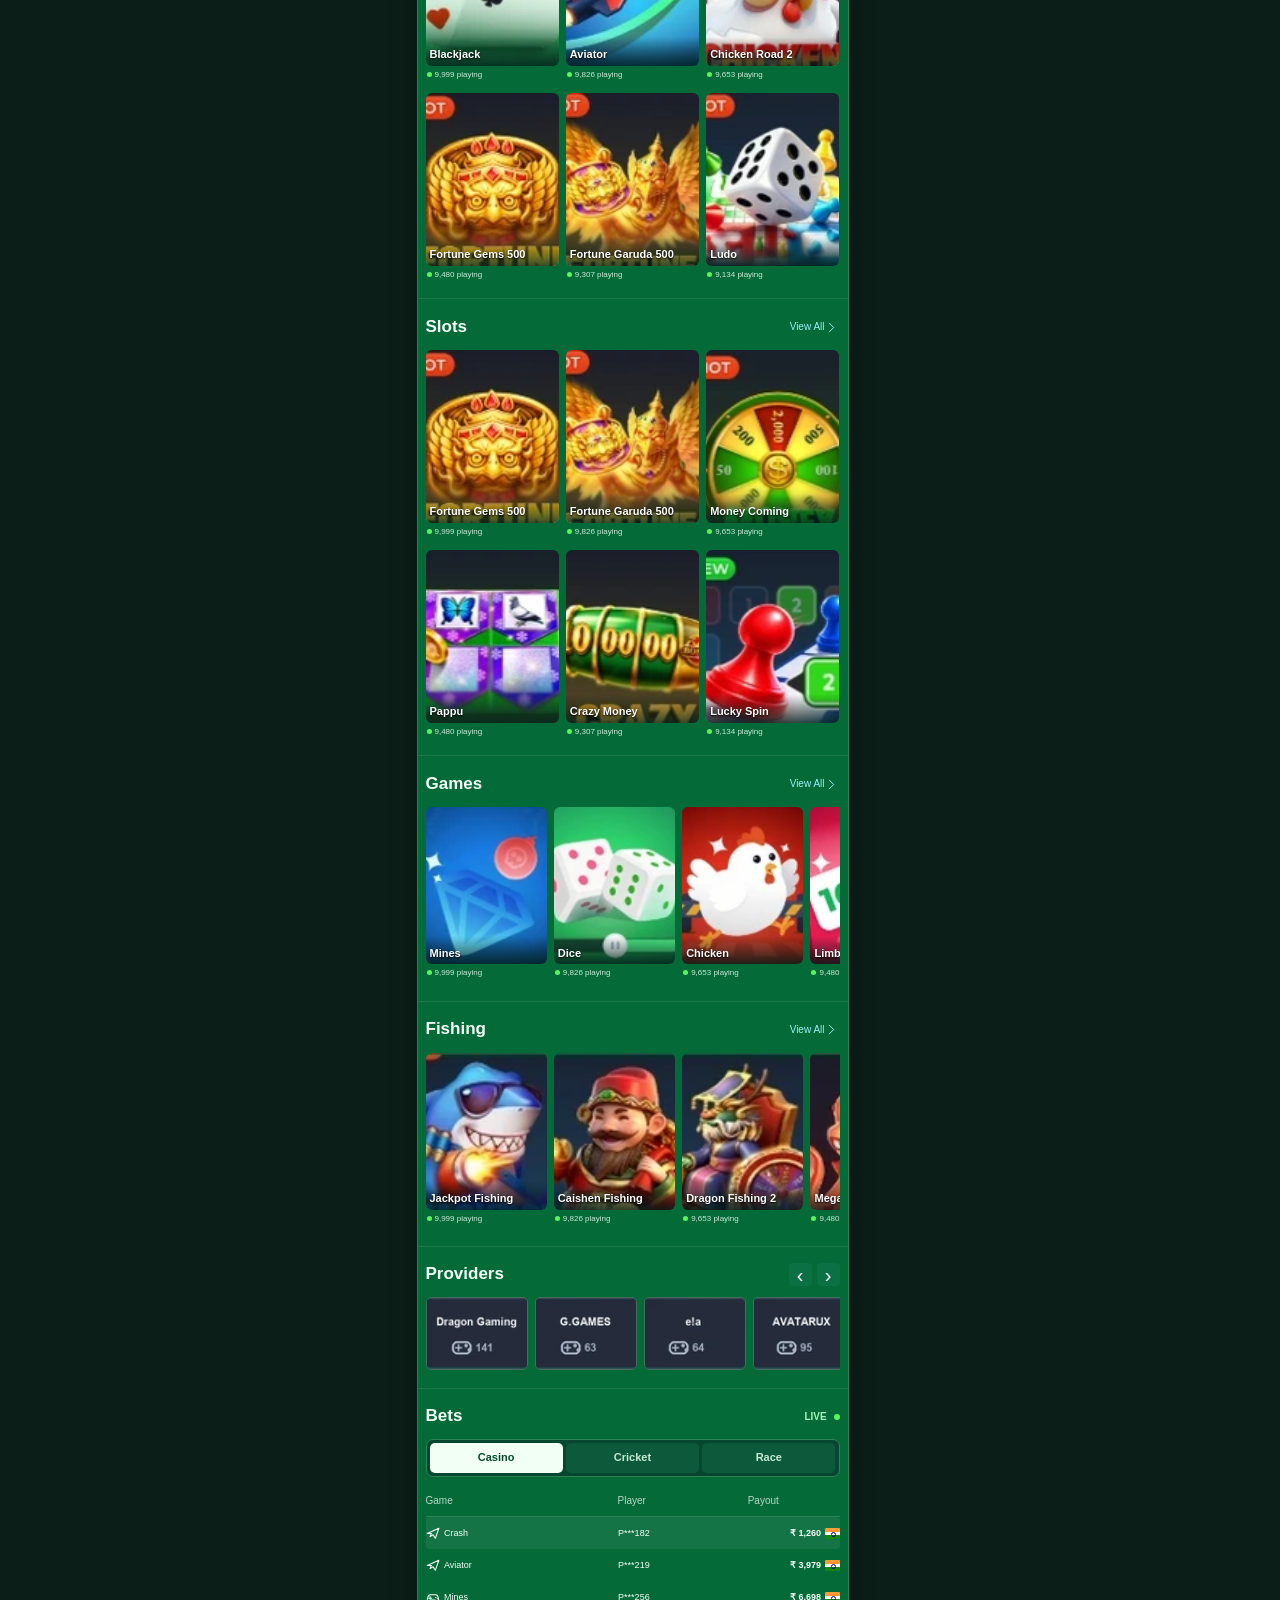
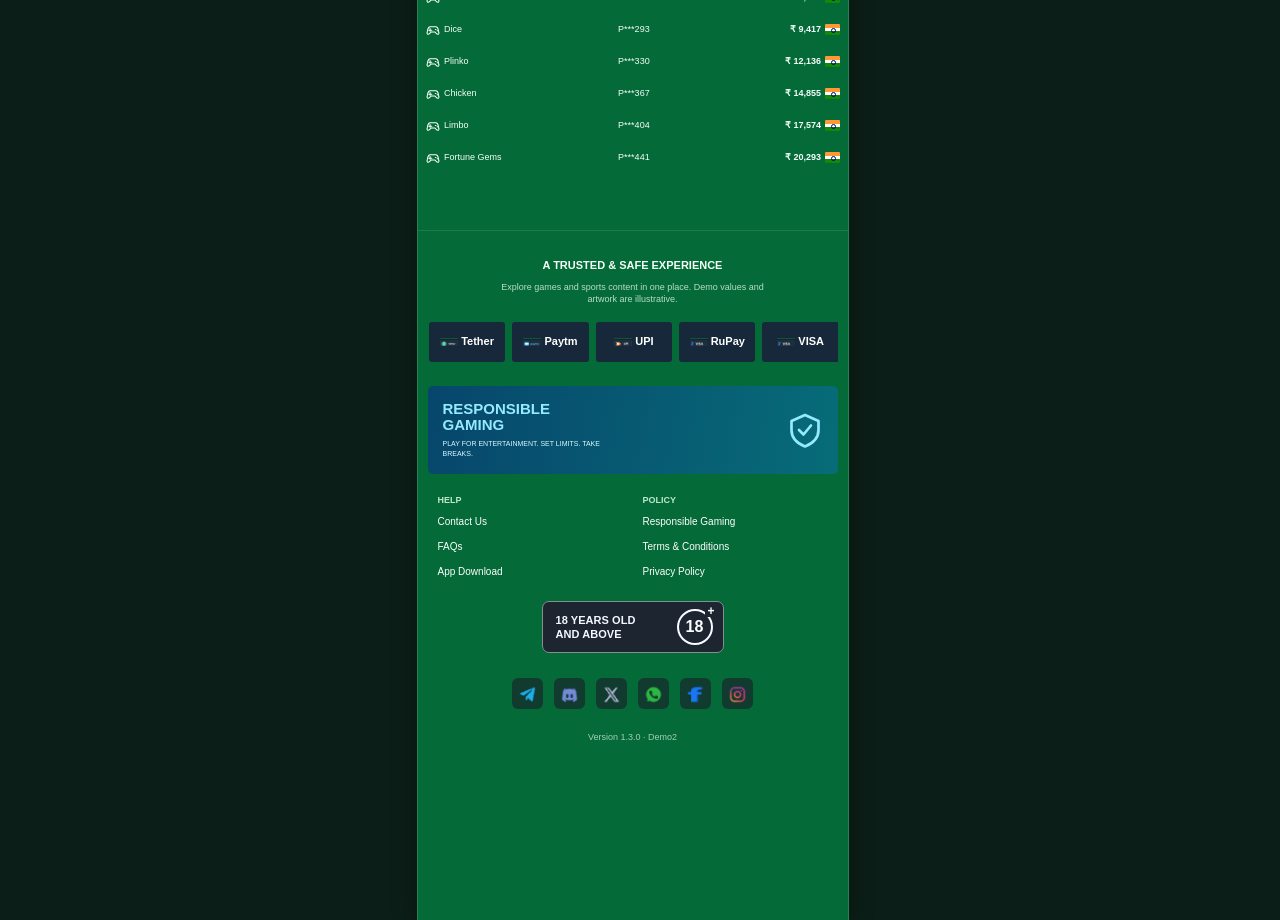
==== commit b21768c8: "Keep Prize Pool title visible while scrolling" ====
--- a/demo2/index.html
+++ b/demo2/index.html
@@ -600,6 +600,61 @@
 .transaction-date-sheet .transaction-date-actions{gap:10px;margin:10px 0 0;border:0}
 .transaction-date-sheet .transaction-date-actions button,.transaction-date-sheet .transaction-date-actions button:last-child{height:44px;min-height:44px;border:1px solid #5c9e76;border-radius:6px;background:#0b6240;color:#fff;font-size:13px;font-weight:800}
 .transaction-date-sheet .transaction-date-actions button:last-child{border-color:#ff711e;background:#ff711e;color:#fff}
+.race-page{min-height:calc(100vh - 98px);padding-bottom:24px;background:#08271e}
+.race-navigation{padding:14px 12px 0;background:#08271e}
+.race-period-tabs{display:grid;grid-template-columns:repeat(3,minmax(0,1fr));gap:6px;padding:4px;border:1px solid #2b7853;border-radius:10px;background:#06432e}
+.race-period-tabs button{min-height:42px;border:0;border-radius:7px;background:transparent;color:#bbd9ca;font-size:13px;font-weight:800}
+.race-period-tabs button.active{background:#f3fff7;color:#075138;box-shadow:0 2px 7px #001b1460}
+.race-view-tabs{display:grid;grid-template-columns:1fr 1fr 1.2fr;gap:4px;margin-top:10px;border-bottom:1px solid #347957}
+.race-view-tabs button{min-height:44px;padding:0 3px;border:0;border-bottom:3px solid transparent;background:transparent;color:#b8d5c6;font-size:12px;font-weight:700;white-space:nowrap}
+.race-view-tabs button.active{border-bottom-color:#ffb943;color:#fff}
+.race-content{padding:14px 12px 24px}
+.race-content .race-pool{height:auto;min-height:136px;padding:23px 14px;border:1px solid #377b59;border-radius:11px;background:radial-gradient(circle at 88% 18%,#2e8061,#0a5138 58%,#073625)}
+.race-content .race-pool small{color:#bfeacb;font-size:11px;font-weight:800;letter-spacing:.08em}
+.race-content .race-pool strong{font-size:32px;line-height:1.1;margin:9px 0 5px}
+.race-content .race-pool span{color:#d4e9d9}
+.race-panel{margin-top:14px;overflow:hidden;border:1px solid #2d7350;border-radius:10px;background:#0a3d2d}
+.race-panel:first-child{margin-top:0}
+.race-panel-heading{padding:15px 14px 12px}
+.race-eyebrow{color:#9ee2b3;font-size:10px;font-weight:800;letter-spacing:.08em}
+.race-panel-heading h2{margin:4px 0 3px;font-size:18px;line-height:1.2}
+.race-panel-heading p{margin:0;color:#bad7c6;font-size:11px}
+.race-table{overflow:hidden}
+.race-panel .race-preview-head{height:37px;background:#073423;color:#bce0ca;font-size:10px}
+.race-panel .race-preview-row{height:45px;font-size:10px}
+.race-panel .race-preview-row span{min-width:0;overflow:hidden;text-overflow:ellipsis;white-space:nowrap}
+.race-panel .race-preview-row span:last-child{text-align:right}
+.race-panel .race-preview-head b:last-child{text-align:right}
+.race-prize-list{padding:0 10px 10px}
+.race-prize-item{display:grid;grid-template-columns:30px 1fr auto;align-items:center;gap:10px;min-height:48px;padding:6px 4px;border-top:1px solid #ffffff17;font-size:12px}
+.race-prize-rank{display:grid;place-items:center;width:27px;height:27px;border-radius:50%;background:#176446;color:#f7fff9;font-weight:800}
+.race-prize-item:first-child .race-prize-rank{background:#ffbd4c;color:#382500}
+.race-prize-item strong{color:#ffcd6a;font-size:13px}
+.race-page~.race-login{bottom:0}
+.race-page:has(+ .race-login){padding-bottom:92px}
+@media(max-width:360px){.race-navigation{padding-inline:9px}.race-content{padding-inline:9px}.race-view-tabs button{font-size:11px}.race-panel .race-preview-head,.race-panel .race-preview-row{grid-template-columns:.4fr 1.4fr 1fr 1fr;padding-inline:7px;font-size:9px}}
+.race-feature{position:relative;display:flex;align-items:center;min-height:154px;margin:14px 12px 0;padding:17px 15px;overflow:hidden;border:1px solid #253e4a;border-radius:11px;background:radial-gradient(circle at 50% -35%,#254864 0,transparent 62%),linear-gradient(115deg,#091724 0%,#0d1d2c 56%,#07111c 100%);box-shadow:inset 0 0 25px #0007,0 6px 16px #0003}
+.race-feature:before{content:"";position:absolute;inset:0;background:linear-gradient(135deg,#ffffff08,transparent 45%),repeating-linear-gradient(155deg,transparent 0 29px,#ffffff05 30px 31px);pointer-events:none}
+.race-feature-glow{position:absolute;width:220px;height:120px;left:30%;top:-83px;border-radius:50%;background:#5e9ed066;filter:blur(35px)}
+.race-hero-trophy{position:absolute;width:118px;height:118px;right:55px;bottom:-17px;opacity:.32;transform:rotate(-10deg);filter:drop-shadow(0 4px 10px #0009)}
+.race-feature-copy{position:relative;z-index:1;display:grid;gap:3px;min-width:0;padding-right:80px}
+.race-feature-label{color:#bfcada;font-size:12px;font-weight:800;letter-spacing:.06em;white-space:nowrap}
+.race-feature-label em{margin-left:4px;color:#87bba6;font-size:8px;font-style:normal;vertical-align:2px}
+.race-feature-copy>strong{color:#ffcd3a;font-size:31px;font-weight:900;letter-spacing:-.03em;line-height:1.12;white-space:nowrap;text-shadow:0 2px 7px #ffba2250}
+.race-feature-subtitle{color:#c4d0dc;font-size:12px;font-weight:700;white-space:nowrap}
+.race-feature-subtitle b{color:#fff}
+.race-feature-clock{position:absolute;z-index:2;right:12px;top:50%;transform:translateY(-50%);display:grid;place-content:center;width:83px;height:83px;text-align:center;color:#fff}
+.race-feature-clock svg{position:absolute;inset:0;width:100%;height:100%;transform:rotate(-90deg)}
+.race-feature-clock circle{fill:none;stroke-width:5}
+.race-clock-track{stroke:#354453}
+.race-clock-progress{stroke:#36e267;stroke-linecap:round;stroke-dasharray:196 270}
+.race-feature-clock span{position:relative;color:#cbd5df;font-size:9px;font-weight:700}
+.race-feature-clock strong{position:relative;margin-top:2px;font-size:12px;font-weight:900;letter-spacing:.01em}
+.race-page>.race-view-tabs{margin:9px 12px 0}
+.race-page>.race-view-tabs button{min-height:43px}
+.race-feature+.race-view-tabs+.race-content{padding-top:12px}
+@media(max-width:360px){.race-feature{margin-inline:9px;padding-inline:11px;min-height:142px}.race-feature-copy{padding-right:74px}.race-feature-copy>strong{font-size:27px}.race-feature-subtitle{font-size:10px}.race-feature-clock{right:8px;width:74px;height:74px}.race-feature-clock strong{font-size:10px}.race-page>.race-view-tabs{margin-inline:9px}}
+.race-page .page-title{position:sticky;top:98px;z-index:44;box-shadow:0 3px 10px #001b1659}
 </style>
 </head>
 <body>
@@ -610,7 +665,7 @@
 const GAME={hot:[['Mines',1],['Dice',2],['Chicken',3],['Limbo',4],['Aviator',5],['Lottery Keno',6],['Plinko',7],['Blackjack',8],['Fortune Gems 500',9],['Fortune Garuda 500',10],['Ludo',11],['7UP 7DOWN',12],['Chicken Road 2',13],['Ludo Win',14],['Money Coming',15]],casino:[['Blackjack',8],['Aviator',5],['Chicken Road 2',13],['Fortune Gems 500',9],['Fortune Garuda 500',10],['Ludo',11],['7UP 7DOWN',12]],slots:[['Fortune Gems 500',9],['Fortune Garuda 500',10],['Money Coming',15],['Pappu',16],['Crazy Money',17],['Lucky Spin',14]],games:[['Mines',1],['Dice',2],['Chicken',3],['Limbo',4],['Aviator',5],['Lottery Keno',6]],fishing:[['Jackpot Fishing','fishing/jackpot-fishing'],['Caishen Fishing','fishing/caishen-fishing'],['Dragon Fishing 2','fishing/dragon-fishing-2'],['Mega Fishing','fishing/mega-fishing'],['Ocean King Jackpot','fishing/ocean-king-jackpot'],['Dragon Fishing','fishing/dragon-fishing']]};
 const PROVIDERS=[['Dragon Gaming',141,1],['G.GAMES',63,2],['e!a',64,3],['AVATARUX',95,4],['JILI',148,1],['PG SOFT',86,2],['Evolution',74,3],['Ezugi',52,4]];
 const PROMOS={Hot:[['Sports Welcome Bonus',1],['Daily Cashback',2],['Gogo Lucky Spin',3]],Deposit:[['First Deposit Offer',5],['Recharge Rewards',4]],Ranking:[['Race Leaderboard',2],['Weekly Ranking',3]],Agent:[['Invite Friends',4]],VIP:[['VIP Privileges',1],['VIP Weekly Rewards',3]]};
-const state={page:'home',category:'hot',detail:'hot',provider:'',promo:'Hot',bets:'Casino',transactionFilter:'All',transactionDateFrom:'',transactionDateTo:'',transactionCalendarOpen:false,transactionId:null,mailId:0,mailReturnY:0,keepDrawer:false,more:false,drawer:false,editor:'',editorStep:1,loggedIn:false,loginStep:1,loginReturn:null,download:true,modal:'',sticky:false,homeY:0,content:'',shuffle:0,activity:0,activityOpen:false,banner:0,profile:{avatar:1,nickname:'Winner Paulson',gender:'Male',phone:'',email:'',invite:'',birthday:'',password:''}};
+const state={page:'home',category:'hot',detail:'hot',provider:'',promo:'Hot',bets:'Casino',racePeriod:'Weekly',raceView:'Race',transactionFilter:'All',transactionDateFrom:'',transactionDateTo:'',transactionCalendarOpen:false,transactionId:null,mailId:0,mailReturnY:0,keepDrawer:false,more:false,drawer:false,editor:'',editorStep:1,loggedIn:false,loginStep:1,loginReturn:null,download:true,modal:'',sticky:false,homeY:0,content:'',shuffle:0,activity:0,activityOpen:false,banner:0,profile:{avatar:1,nickname:'Winner Paulson',gender:'Male',phone:'',email:'',invite:'',birthday:'',password:''}};
 const app=document.getElementById('app');
 const esc=s=>String(s).replace(/[&<>"']/g,c=>({'&':'&amp;','<':'&lt;','>':'&gt;','"':'&quot;',"'":'&#39;'}[c]));
 const icon=(name,size=22)=>{const p={home:'<path d="m3 11 9-8 9 8v10h-7v-7h-4v7H3z"/>',promo:'<path d="M3 6h18v4a2 2 0 0 0 0 4v4H3v-4a2 2 0 0 0 0-4z"/><path d="M12 6v12"/>',cricket:'<path d="m9 3 7-1 3 16-7 2zM7 21l8-2M20 5a2 2 0 1 0 0 4 2 2 0 0 0 0-4"/>',earn:'<rect x="3" y="5" width="18" height="15" rx="2"/><path d="M3 9h18M15 13h3"/>',coin:'<circle cx="12" cy="12" r="9"/><path d="M12 7v10M9 9.5c.6-.8 1.5-1.2 3-1.2 1.8 0 3 .8 3 2 0 1.4-1.3 1.8-3 2.2-1.7.4-3 1-3 2.2 0 1.2 1.2 2 3 2 1.4 0 2.5-.4 3-1.2"/>',ticket:'<rect x="3" y="6" width="18" height="12" rx="2"/><path d="M8 6v12M16 6v12M10 10h4M10 14h3"/>',deposit:'<circle cx="12" cy="12" r="9"/><path d="M12 8v8M8 12h8"/>',withdraw:'<rect x="4" y="5" width="16" height="16" rx="2"/><path d="M12 3v10m-4-4 4 4 4-4"/>',gift:'<rect x="3" y="9" width="18" height="12" rx="1"/><path d="M2 9h20M12 9v12M12 9C5 9 5 2 9 3c2 0 3 3 3 6Zm0 0c7 0 7-7 3-6-2 0-3 3-3 6Z"/>',support:'<path d="M4 13v-2a8 8 0 0 1 16 0v2M4 13H2v5h4v-5zm16 0h2v5h-4v-5zM18 19a8 8 0 0 1-7 3"/>',mail:'<rect x="2" y="5" width="20" height="14" rx="2"/><path d="m3 6 9 7 9-7"/>',menu:'<circle cx="12" cy="4" r="1"/><circle cx="12" cy="12" r="1"/><circle cx="12" cy="20" r="1"/>',back:'<path d="m15 3-9 9 9 9"/>',chevron:'<path d="m8 4 8 8-8 8"/>',close:'<path d="M4 4 20 20M20 4 4 20"/>',gamepad:'<path d="M7 8h10c2 0 3 1 4 5l1 5c1 3-2 4-4 2l-3-3H9l-3 3c-2 2-5 1-4-2l1-5c1-4 2-5 4-5zM7 11v5m-2-2h5m6-1h1m2 2h1"/>',plane:'<path d="m2 13 20-9-6 17-4-6-5 3 2-5z"/>',rocket:'<path d="M12 2c-4 3-6 8-6 13l-3 3 3 3 4-2h4l4 2 3-3-3-3c0-5-2-10-6-13zM12 8a2 2 0 1 0 0 4 2 2 0 0 0 0-4zM9 22l3 2 3-2"/>',clock:'<circle cx="12" cy="12" r="9"/><path d="M12 6v6l4 2"/>',download:'<path d="M12 2v14m-5-5 5 5 5-5M3 19v3h18v-3"/>',bell:'<path d="M6 17h12l-2-3V9a4 4 0 0 0-8 0v5l-2 3Zm4 3h4"/>',community:'<circle cx="8" cy="8" r="3"/><circle cx="17" cy="8" r="3"/><path d="M2 21v-2a6 6 0 0 1 12 0v2m0 0v-2a5 5 0 0 1 8 0v2"/>',shield:'<path d="m12 2 9 4v6c0 6-4 9-9 11-5-2-9-5-9-11V6zM8 12l3 3 5-6"/>',star:'<path d="m12 2 3 7 7 1-5 5 1 7-6-4-6 4 1-7-5-5 7-1z"/>',search:'<circle cx="10" cy="10" r="7"/><path d="m15 15 7 7"/>',eye:'<path d="M2 12s4-6 10-6 10 6 10 6-4 6-10 6S2 12 2 12z"/><circle cx="12" cy="12" r="2"/>',calendar:'<rect x="3" y="5" width="18" height="17" rx="2"/><path d="M3 10h18M8 2v6m8-6v6"/>'};return `<svg width="${size}" height="${size}" viewBox="0 0 24 24" aria-hidden="true" fill="none" stroke="currentColor" stroke-width="1.8" stroke-linecap="round" stroke-linejoin="round">${p[name]||p.star}</svg>`};
@@ -640,7 +695,17 @@
 function home(){return `${header()}<main class="home-main">${banner()}${liveWins()}${cricketStrip()}<div class="sticky-stack" id="sticky-stack">${homeTabs(true)}</div>${homeTabs()}<div class="category-content">${CATS.filter(c=>!state.hideBefore||CATS.indexOf(c)>=CATS.indexOf(state.category)).map(section).join('')}</div>${providers()}${bets()}${footer()}</main>${downloadBar()}${nav()}${activityFab()}`}
 function detail(){const cat=state.detail,all=cat==='jili'?GAME.hot.concat(GAME.slots):GAME[cat]||GAME.hot;const start=state.shuffle%all.length;const games=all.slice(start).concat(all.slice(0,start));return `${header()}<main class="subpage"><div class="page-title"><button class="back-button" data-go="home-back" aria-label="Back to Home">${icon('back')}</button><h1>${LABEL[cat]||'Games'}</h1></div><div class="detail-filter horizontal-rail">${['recent','hot','casino','slots','jili','pg','games','fishing'].map(c=>`<button data-go="detail:${c}" class="${cat===c?'active':''}"><span class="filter-icon">${icon(c==='casino'?'star':c==='fishing'?'plane':'gamepad',20)}</span><span>${LABEL[c]}</span></button>`).join('')}</div><div class="detail-summary"><span>${games.length} games</span><button data-go="shuffle">${icon('search',16)} Explore</button></div><div class="game-grid detail-grid">${games.concat(games.slice(0,6)).map(gameCard).join('')}</div>${footer()}</main>`}
 function promo(){return `${header()}<main class="subpage promo-page"><nav class="promo-tabs horizontal-rail">${Object.keys(PROMOS).map(c=>`<button data-go="promo:${c}" class="${state.promo===c?'active':''}">${c}</button>`).join('')}</nav><div class="promo-list">${PROMOS[state.promo].map(([title,n])=>`<button class="promo-banner" data-go="offer:${title}"><img src="${A}promo-banner-${n}.webp" alt="Promotion artwork"><span class="promo-overlay"><b>${title}</b><small>View activity details ${icon('chevron',13)}</small></span></button>`).join('')}</div>${footer()}</main>${nav()}`}
-function race(){let rows=[['1','Player ***82','₹ 59,100','₹ 25,000'],['2','Player ***96','₹ 48,300','₹ 15,000'],['3','Player ***43','₹ 35,700','₹ 10,000'],['4','Player ***73','₹ 30,300','₹ 8,000'],['5','Player ***16','₹ 25,200','₹ 6,000'],['6','Player ***29','₹ 18,800','₹ 4,000'],['7','Player ***67','₹ 15,900','₹ 3,000']];return `${header()}<main class="subpage race-page"><div class="page-title"><button class="back-button" data-go="home-back" aria-label="Back to Home">${icon('back')}</button><h1>Prize Pool</h1></div><div class="race-pool"><small>GOGO RACE</small><strong>₹ 2,00,000</strong><span>Weekly leaderboard · illustrative rewards</span></div><div class="race-ranking"><h2>Leaderboard</h2><div class="race-preview-head"><b>Rank</b><b>Player</b><b>Wager</b><b>Prize</b></div>${rows.map(r=>`<div class="race-preview-row">${r.map(x=>`<span>${x}</span>`).join('')}</div>`).join('')}</div></main><div class="race-login"><b>Log in to view your race position</b><button data-go="login">Log In</button></div>${nav()}`}
+const RACE_PERIODS={Daily:{pool:'₹ 50,000',label:'Daily',scale:.5},Weekly:{pool:'₹ 2,00,000',label:'Weekly',scale:1},Monthly:{pool:'₹ 8,00,000',label:'Monthly',scale:3}};
+const RACE_ROWS=[['1','Player ***82','₹ 59,100','₹ 25,000'],['2','Player ***96','₹ 48,300','₹ 15,000'],['3','Player ***43','₹ 35,700','₹ 10,000'],['4','Player ***73','₹ 30,300','₹ 8,000'],['5','Player ***16','₹ 25,200','₹ 6,000'],['6','Player ***29','₹ 18,800','₹ 4,000'],['7','Player ***67','₹ 15,900','₹ 3,000']];
+function raceRows(previous=false){const scale=(RACE_PERIODS[state.racePeriod]||RACE_PERIODS.Weekly).scale;return RACE_ROWS.map(([rank,player,wager,prize],i)=>[rank,previous?`Player ***${[54,28,71,36,90,14,62][i]}`:player,...[wager,prize].map(value=>`₹ ${Math.round(Number(value.replace(/[^\d.]/g,''))*scale*(previous?.8:1)).toLocaleString('en-IN')}`)])}
+function raceTable(rows){return `<div class="race-table"><div class="race-preview-head"><b>Rank</b><b>Player</b><b>Wager</b><b>Prize</b></div>${rows.map(row=>`<div class="race-preview-row">${row.map(value=>`<span>${esc(value)}</span>`).join('')}</div>`).join('')}</div>`}
+function raceTrophy(){return `<svg class="race-hero-trophy" viewBox="0 0 120 120" aria-hidden="true"><defs><linearGradient id="race-trophy-gold" x1="0" y1="0" x2="1" y2="1"><stop stop-color="#ffde79"/><stop offset=".55" stop-color="#b5802d"/><stop offset="1" stop-color="#593514"/></linearGradient></defs><path d="M43 21h34l-4 45c-1 10-6 17-13 17s-12-7-13-17L43 21Z" fill="url(#race-trophy-gold)"/><path d="M43 29H29c-2 19 6 31 20 33M77 29h14c2 19-6 31-20 33" fill="none" stroke="#c39547" stroke-width="7" stroke-linecap="round"/><path d="M60 82v14m-17 8h34m-27-8h20" stroke="#c39547" stroke-width="9" stroke-linecap="round"/><path d="m60 38 3 6 7 1-5 5 1 7-6-3-6 3 1-7-5-5 7-1Z" fill="#ffe6a1"/></svg>`}
+function raceHero(){return `<section class="race-feature" aria-label="Demo prize pool for top 5000 players"><div class="race-feature-glow" aria-hidden="true"></div>${raceTrophy()}<div class="race-feature-copy"><span class="race-feature-label">PRIZE POOL <em>DEMO</em></span><strong>₹3,000,000</strong><span class="race-feature-subtitle">Top <b>5000</b> players shared</span></div><div class="race-feature-clock" aria-label="Demo countdown, 10 hours 42 minutes 11 seconds"><svg viewBox="0 0 100 100" aria-hidden="true"><circle class="race-clock-track" cx="50" cy="50" r="43"/><circle class="race-clock-progress" cx="50" cy="50" r="43"/></svg><span>Ends in</span><strong>10:42:11</strong></div></section>`}
+function raceContent(){const period=RACE_PERIODS[state.racePeriod]||RACE_PERIODS.Weekly;
+  if(state.raceView==='Previous')return `<section class="race-panel"><div class="race-panel-heading"><span class="race-eyebrow">COMPLETED · DEMO</span><h2>Previous ${period.label} Race</h2><p>See how an earlier ${period.label.toLowerCase()} leaderboard finished.</p></div>${raceTable(raceRows(true).slice(0,5))}</section>`;
+  if(state.raceView==='Race Prizes')return `<section class="race-panel"><div class="race-panel-heading"><span class="race-eyebrow">REWARD BREAKDOWN · DEMO</span><h2>${period.label} Race Prizes</h2><p>Illustrative prize amounts by final rank.</p></div><div class="race-prize-list">${raceRows().map(([rank,, ,prize])=>`<div class="race-prize-item"><span class="race-prize-rank">${rank}</span><span>Rank ${rank}</span><strong>${esc(prize)}</strong></div>`).join('')}</div></section>`;
+  return `<section class="race-panel"><div class="race-panel-heading"><span class="race-eyebrow">CURRENT STANDINGS · DEMO</span><h2>${period.label} Leaderboard</h2><p>Rankings and reward amounts are sample data.</p></div>${raceTable(raceRows())}</section>`}
+function race(){const periods=Object.keys(RACE_PERIODS),views=['Race','Previous','Race Prizes'];return `${header()}<main class="subpage race-page"><div class="page-title"><button class="back-button" data-go="home-back" aria-label="Back to Home">${icon('back')}</button><h1>Prize Pool</h1></div><div class="race-navigation"><nav class="race-period-tabs" aria-label="Leaderboard period">${periods.map(period=>`<button type="button" data-go="race-period:${period}" class="${state.racePeriod===period?'active':''}" aria-current="${state.racePeriod===period?'true':'false'}">${period}</button>`).join('')}</nav></div>${raceHero()}<nav class="race-view-tabs" aria-label="${state.racePeriod} leaderboard sections">${views.map(view=>`<button type="button" data-go="race-view:${view}" class="${state.raceView===view?'active':''}" aria-current="${state.raceView===view?'true':'false'}">${view}</button>`).join('')}</nav><div class="race-content">${raceContent()}</div></main>${!state.loggedIn&&state.raceView==='Race'?`<div class="race-login"><b>Log in to view your race position</b><button data-go="login">Log In</button></div>`:''}`}
 function sportsIcon(name){const paths={home:'<path d="M7 3h10v6a5 5 0 0 1-10 0V3Z"/><path d="M7 5H3v3a4 4 0 0 0 4 4m10-7h4v3a4 4 0 0 1-4 4M12 14v5m-4 2h8m-9 0 2-2h6l2 2"/><path d="m12 5-2 4h4l-2 3"/>',predictions:'<path d="m12 2 9 5v10l-9 5-9-5V7Z"/><path d="M8 16V8l5 8V8m3 1v6"/>',matches:'<path d="m15 3-5 7h8l-5 11M4 8h4m-5 5h5m-4 5h4"/>',rewards:'<circle cx="12" cy="12" r="9"/><circle cx="12" cy="12" r="6"/><path d="M14 9a3 3 0 1 0 0 6"/>'};return `<svg width="25" height="25" viewBox="0 0 24 24" fill="none" stroke="currentColor" stroke-width="1.8" stroke-linecap="round" stroke-linejoin="round" aria-hidden="true">${paths[name]}</svg>`}
 const SPORTS_TABS=[['home','Home'],['predictions','Predictions'],['matches','My Matches'],['rewards','Rewards']];
 function sportsNav(){return `<nav class="sports-bottom-nav" aria-label="Sports navigation">${SPORTS_TABS.map(([id,label])=>`<button data-go="sports:${id}" class="${(state.sportsTab||'home')===id?'active':''}" ${(state.sportsTab||'home')===id?'aria-current="page"':''}>${sportsIcon(id)}<span>${label}</span></button>`).join('')}</nav>`}
@@ -753,7 +818,7 @@
 function modal(){const screenHelp=state.modal==='Add to screen',communityChannel=state.modal.endsWith(' channel')&&COMMUNITY_CHANNELS.some(([,name])=>state.modal===`${name} channel`);return `<div class="modal-scrim" data-go="modal-close"><div class="modal" role="dialog" aria-modal="true" aria-label="${esc(state.modal)}"><h2>${esc(state.modal)}</h2>${screenHelp?`<p>Keep Gogo one tap away by adding a shortcut to your home screen.</p><p><b>iPhone / iPad:</b> Open this page in Safari, tap Share, then choose Add to Home Screen.</p><p><b>Android:</b> Open your browser menu and choose Add to Home screen or Install app, if available.</p><p><b>Desktop:</b> Open your browser menu and look for Create shortcut or Install this site as an app.</p>`:communityChannel?'<p>The official channel link has not been configured for this demo. Check back after the Gogo team verifies the destination.</p>':`<p>This interactive demo shows the intended entry. No transaction or game session is started.</p>`}<button data-go="modal-close">Close</button></div></div>`}
 let bannerManualUntil=0;
 function selectBanner(index,manual=false){const carousel=document.querySelector('.banner-carousel');if(!carousel||state.page!=='home')return;state.banner=(index+BANNERS.length)%BANNERS.length;if(manual)bannerManualUntil=Date.now()+7000;carousel.querySelector('.banner-track').style.transform=`translateX(-${state.banner*100}%)`;carousel.querySelectorAll('.hero').forEach((slide,i)=>{slide.setAttribute('aria-hidden',i===state.banner?'false':'true');slide.querySelector('button').tabIndex=i===state.banner?0:-1});carousel.querySelectorAll('.banner-dots button').forEach((dot,i)=>{dot.classList.toggle('active',i===state.banner);dot.setAttribute('aria-current',i===state.banner?'true':'false')})}
-function render(){app.innerHTML=(state.page==='home'?home():state.page==='detail'?detail():state.page==='promo'?promo():state.page==='race'?race():state.page==='cricket'?cricket():state.page==='profile'?profile():state.page==='login'?login():state.page==='gifts'?gifts():state.page==='notifications'?notifications():state.page==='mail-detail'?mailDetails():state.page==='transactions'?transactions():content())+(state.drawer?drawer():'')+(state.editor?editor():'')+(state.modal?modal():'')+(state.transactionId?transactionDetail():'');document.body.classList.toggle('overlay-open',!!(state.drawer||state.editor||state.modal||state.transactionId||state.transactionCalendarOpen));document.body.classList.toggle('login-mode',state.page==='login');document.body.classList.toggle('content-mode',state.page==='content'||state.page==='detail'||state.page==='gifts'||state.page==='notifications'||state.page==='mail-detail'||state.page==='transactions');document.body.classList.toggle('gifts-mode',state.page==='gifts');document.body.classList.toggle('profile-mode',state.page==='profile');document.body.classList.toggle('sports-mode',state.page==='cricket');selectBanner(state.banner);syncVerificationCountdowns();syncSticky();syncActivityPosition()}
+function render(){app.innerHTML=(state.page==='home'?home():state.page==='detail'?detail():state.page==='promo'?promo():state.page==='race'?race():state.page==='cricket'?cricket():state.page==='profile'?profile():state.page==='login'?login():state.page==='gifts'?gifts():state.page==='notifications'?notifications():state.page==='mail-detail'?mailDetails():state.page==='transactions'?transactions():content())+(state.drawer?drawer():'')+(state.editor?editor():'')+(state.modal?modal():'')+(state.transactionId?transactionDetail():'');document.body.classList.toggle('overlay-open',!!(state.drawer||state.editor||state.modal||state.transactionId||state.transactionCalendarOpen));document.body.classList.toggle('login-mode',state.page==='login');document.body.classList.toggle('content-mode',state.page==='content'||state.page==='detail'||state.page==='gifts'||state.page==='notifications'||state.page==='mail-detail'||state.page==='transactions'||state.page==='race');document.body.classList.toggle('gifts-mode',state.page==='gifts');document.body.classList.toggle('profile-mode',state.page==='profile');document.body.classList.toggle('sports-mode',state.page==='cricket');selectBanner(state.banner);syncVerificationCountdowns();syncSticky();syncActivityPosition()}
 function syncActivityPosition(){const launcher=document.querySelector('.activity-launcher');if(!launcher)return;const nav=document.querySelector('.bottom-nav');const download=document.querySelector('.download-bar');const anchor=launcher.classList.contains('is-open')?nav:(download||nav);const appShell=document.querySelector('#app');if(!anchor||!appShell)return;const edge=anchor.getBoundingClientRect();const shell=appShell.getBoundingClientRect();const inset=0;const layoutWidth=document.body?.clientWidth||document.documentElement.clientWidth||window.innerWidth;launcher.style.right=`${Math.max(0,layoutWidth-shell.right+inset)}px`;launcher.style.bottom=`${Math.max(0,window.innerHeight-edge.top+inset)}px`}
 function setPage(page){if(page==='cricket')state.sportsTab='home';if(state.page==='home')state.homeY=window.scrollY;state.page=page;state.sticky=false;state.drawer=false;state.editor='';state.modal='';window.scrollTo({top:0,behavior:'instant'});render();history.pushState({page},'',`#${page}`)}
 function homeReset(){state.page='home';state.category='hot';state.hideBefore=false;state.more=false;state.banner=0;state.keepDrawer=false;state.drawer=false;state.editor='';state.modal='';window.scrollTo({top:0,behavior:'instant'});render();history.pushState({page:'home'},'','#home')}
@@ -762,7 +827,7 @@
 function openCategory(cat){window.scrollTo({top:0,behavior:'instant'});state.page='home';state.category=cat;state.hideBefore=cat!=='hot';state.more=false;state.drawer=false;render();const el=document.getElementById(`section-${cat}`);const y=el?window.scrollY+el.getBoundingClientRect().top-156:0;window.scrollTo({top:Math.max(0,y),behavior:'instant'});state.category=cat;syncSticky()}
 function syncCategoryFromScroll(){if(state.page!=='home')return;const sections=[...document.querySelectorAll('.category-content .game-section')];if(!sections.length)return;const marker=169;let active=sections[0].id.replace('section-','');for(const section of sections){if(section.getBoundingClientRect().top<=marker)active=section.id.replace('section-','')}if(active!==state.category){state.category=active}document.querySelectorAll('.category-tabs button[data-go^="cat:"]').forEach(button=>{const cat=button.dataset.go.slice(4);const selected=cat===active;button.classList.toggle('active',selected);button.setAttribute('aria-current',selected?'true':'false')})}
 function syncSticky(){const stack=document.getElementById('sticky-stack');if(!stack)return;const tabs=document.querySelector('.home-main > .category-tabs');const should=!!tabs&&tabs.getBoundingClientRect().top<98&&window.scrollY>0;state.sticky=should;stack.classList.toggle('shown',should);const navHome=document.querySelector('.bottom-nav button[data-go="nav:home"]');if(navHome){const html=icon(should?'rocket':'home',24);navHome.querySelector('.nav-icon').innerHTML=html;navHome.lastElementChild.textContent=should?'Top':'Gogo';navHome.setAttribute('aria-label',should?'Back to top':'Gogo')}syncCategoryFromScroll()}
-function handle(action){if(accountAction(action))return;if(action.startsWith('sports:')){const tab=action.slice(7);if(!SPORTS_TABS.some(([id])=>id===tab))return;state.sportsTab=tab;window.scrollTo({top:0,behavior:'instant'});render();document.querySelector('.sports-bottom-nav .active')?.focus({preventScroll:true});return}if(action.startsWith('sports-pick:')){state.sportsPick=action.slice(12);render();showToast('Demo prediction saved');return}if(action==='login-close'){closeLogin();return}if(action==='home-back'||action==='content-back'){homeBack();return}if(action==='home'||action==='nav:home'){homeReset();return}if(action.startsWith('nav:')){const p=action.split(':')[1];if(p==='promo'||p==='cricket')setPage(p);else{state.modal=p==='earn'?'Earn':'Get ₹500';render()}return}if(action==='drawer'){state.drawer=true;render();return}if(action==='drawer-close'){state.drawer=false;render();return}if(action==='profile'){state.keepDrawer=state.drawer;setPage('profile');return}if(action==='gifts'){state.keepDrawer=state.drawer;setPage('gifts');return}if(action==='bets'){const target=document.querySelector('.bets-section');if(target){const y=window.scrollY+target.getBoundingClientRect().top-156;window.scrollTo({top:Math.max(0,y),behavior:'instant'});syncSticky()}return}if(action.startsWith('cat:')){openCategory(action.split(':')[1]);return}if(action.startsWith('detail:')){state.detail=action.split(':')[1];state.shuffle=0;setPage('detail');return}if(action==='shuffle'){state.shuffle++;render();return}if(action==='more'){const y=window.scrollY;state.more=!state.more;render();window.scrollTo({top:y,behavior:'instant'});return}if(action.startsWith('promo:')){state.promo=action.split(':')[1];render();return}if(action.startsWith('bet:')){const y=window.scrollY;state.bets=action.split(':')[1];render();window.scrollTo({top:y,behavior:'instant'});return}if(action.startsWith('slide:')){let [,id,d]=action.split(':');const rail=document.getElementById(id+'-rail');if(rail){rail.dataset.manualUntil=Date.now()+5500;rail.scrollBy({left:Number(d)*210,behavior:'smooth'})}return}if(action==='race'||action==='cricket'){setPage(action);return}if(action==='login'){state.loginReturn={page:state.page,scrollY:window.scrollY};state.loginStep=1;verificationDeadlines.login=0;setPage('login');return}if(action==='login-next'){const s=document.getElementById('login-input')?.value.trim()||'';if(s.replace(/\D/g,'').length<7){state.modal='Enter a valid mobile number';render()}else{state.loginStep=2;startVerificationCountdown('login');render()}return}if(action==='login-submit'){const s=document.getElementById('login-input')?.value.trim()||'';if(!/^\d{4,6}$/.test(s)){state.modal='Enter the 4–6 digit demo code';render()}else{state.loggedIn=true;state.loginReturn=null;homeReset()}return}if(action==='login-resend'){startVerificationCountdown('login');showToast('Demo code resent');return}if(action==='logout'){state.drawer=false;state.editor='logout';render();document.querySelector('.logout-sheet [data-go=logout-cancel]')?.focus();return}if(action==='logout-cancel'){state.editor='';state.drawer=true;render();document.querySelector('.logout')?.focus();return}if(action==='logout-confirm'){if(state.editor!=='logout')return;state.editor='';state.loggedIn=false;homeReset();showToast('Logged out successfully');return}if(action.startsWith('edit:')){state.editor=action.split(':')[1];state.editorStep=1;state.editGender=state.profile.gender;if(state.editor==='password')startVerificationCountdown('password');render();return}if(action==='edit-close'){state.editor='';render();return}if(action==='nickname-clear'){const input=document.getElementById('edit-value');if(input){input.value='';input.focus()}return}if(action==='day-toggle'||action==='month-toggle'){
+function handle(action){if(accountAction(action))return;if(action.startsWith('race-period:')){const period=action.slice(12);if(!Object.hasOwn(RACE_PERIODS,period))return;state.racePeriod=period;render();return}if(action.startsWith('race-view:')){const view=action.slice(10);if(!['Race','Previous','Race Prizes'].includes(view))return;state.raceView=view;render();return}if(action.startsWith('sports:')){const tab=action.slice(7);if(!SPORTS_TABS.some(([id])=>id===tab))return;state.sportsTab=tab;window.scrollTo({top:0,behavior:'instant'});render();document.querySelector('.sports-bottom-nav .active')?.focus({preventScroll:true});return}if(action.startsWith('sports-pick:')){state.sportsPick=action.slice(12);render();showToast('Demo prediction saved');return}if(action==='login-close'){closeLogin();return}if(action==='home-back'||action==='content-back'){homeBack();return}if(action==='home'||action==='nav:home'){homeReset();return}if(action.startsWith('nav:')){const p=action.split(':')[1];if(p==='promo'||p==='cricket')setPage(p);else{state.modal=p==='earn'?'Earn':'Get ₹500';render()}return}if(action==='drawer'){state.drawer=true;render();return}if(action==='drawer-close'){state.drawer=false;render();return}if(action==='profile'){state.keepDrawer=state.drawer;setPage('profile');return}if(action==='gifts'){state.keepDrawer=state.drawer;setPage('gifts');return}if(action==='bets'){const target=document.querySelector('.bets-section');if(target){const y=window.scrollY+target.getBoundingClientRect().top-156;window.scrollTo({top:Math.max(0,y),behavior:'instant'});syncSticky()}return}if(action.startsWith('cat:')){openCategory(action.split(':')[1]);return}if(action.startsWith('detail:')){state.detail=action.split(':')[1];state.shuffle=0;setPage('detail');return}if(action==='shuffle'){state.shuffle++;render();return}if(action==='more'){const y=window.scrollY;state.more=!state.more;render();window.scrollTo({top:y,behavior:'instant'});return}if(action.startsWith('promo:')){state.promo=action.split(':')[1];render();return}if(action.startsWith('bet:')){const y=window.scrollY;state.bets=action.split(':')[1];render();window.scrollTo({top:y,behavior:'instant'});return}if(action.startsWith('slide:')){let [,id,d]=action.split(':');const rail=document.getElementById(id+'-rail');if(rail){rail.dataset.manualUntil=Date.now()+5500;rail.scrollBy({left:Number(d)*210,behavior:'smooth'})}return}if(action==='race'||action==='cricket'){setPage(action);return}if(action==='login'){state.loginReturn={page:state.page,scrollY:window.scrollY};state.loginStep=1;verificationDeadlines.login=0;setPage('login');return}if(action==='login-next'){const s=document.getElementById('login-input')?.value.trim()||'';if(s.replace(/\D/g,'').length<7){state.modal='Enter a valid mobile number';render()}else{state.loginStep=2;startVerificationCountdown('login');render()}return}if(action==='login-submit'){const s=document.getElementById('login-input')?.value.trim()||'';if(!/^\d{4,6}$/.test(s)){state.modal='Enter the 4–6 digit demo code';render()}else{state.loggedIn=true;state.loginReturn=null;homeReset()}return}if(action==='login-resend'){startVerificationCountdown('login');showToast('Demo code resent');return}if(action==='logout'){state.drawer=false;state.editor='logout';render();document.querySelector('.logout-sheet [data-go=logout-cancel]')?.focus();return}if(action==='logout-cancel'){state.editor='';state.drawer=true;render();document.querySelector('.logout')?.focus();return}if(action==='logout-confirm'){if(state.editor!=='logout')return;state.editor='';state.loggedIn=false;homeReset();showToast('Logged out successfully');return}if(action.startsWith('edit:')){state.editor=action.split(':')[1];state.editorStep=1;state.editGender=state.profile.gender;if(state.editor==='password')startVerificationCountdown('password');render();return}if(action==='edit-close'){state.editor='';render();return}if(action==='nickname-clear'){const input=document.getElementById('edit-value');if(input){input.value='';input.focus()}return}if(action==='day-toggle'||action==='month-toggle'){
   const kind=action.slice(0,-7),picker=document.querySelector(`.${kind}-picker`),menu=picker?.querySelector('.birthday-options'),trigger=picker?.querySelector('.birthday-trigger');
   if(menu&&trigger){const shouldOpen=menu.hidden;closeBirthdayMenus();menu.hidden=!shouldOpen;trigger.setAttribute('aria-expanded',String(shouldOpen))}
   return
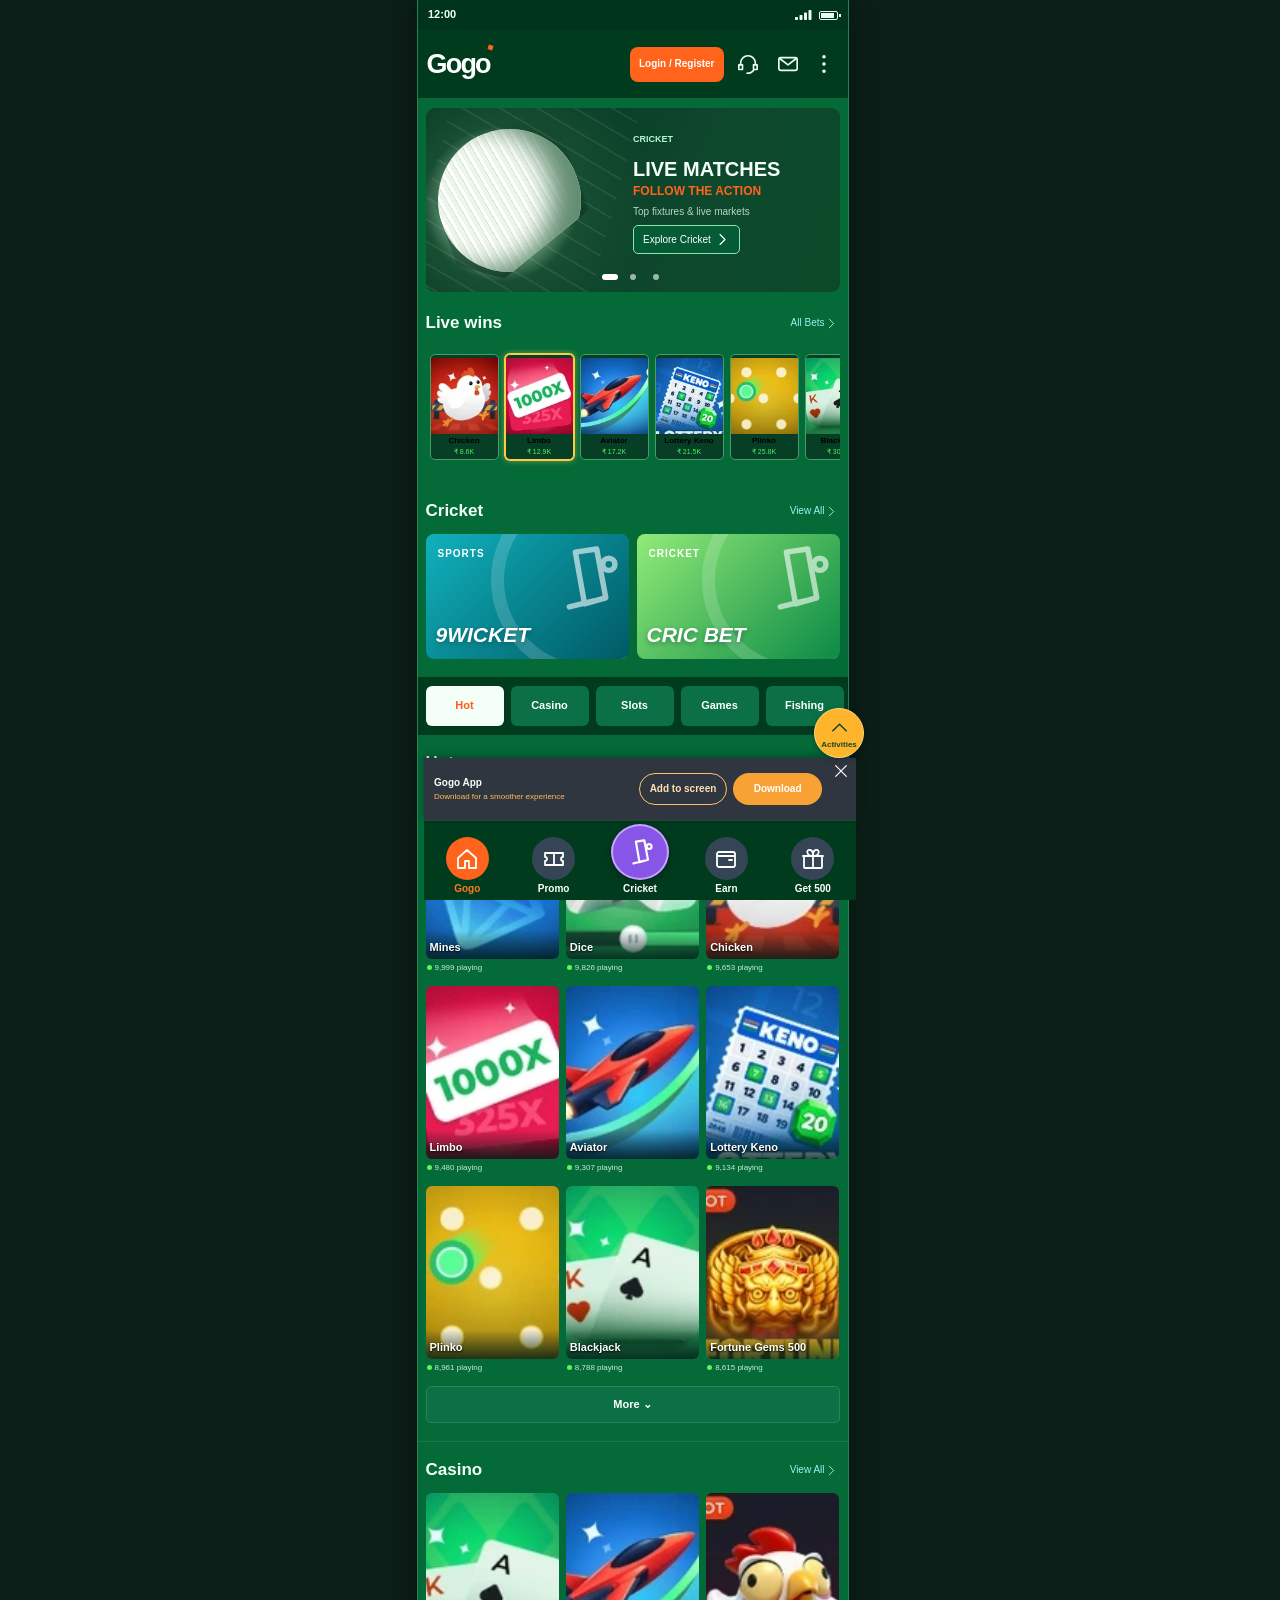
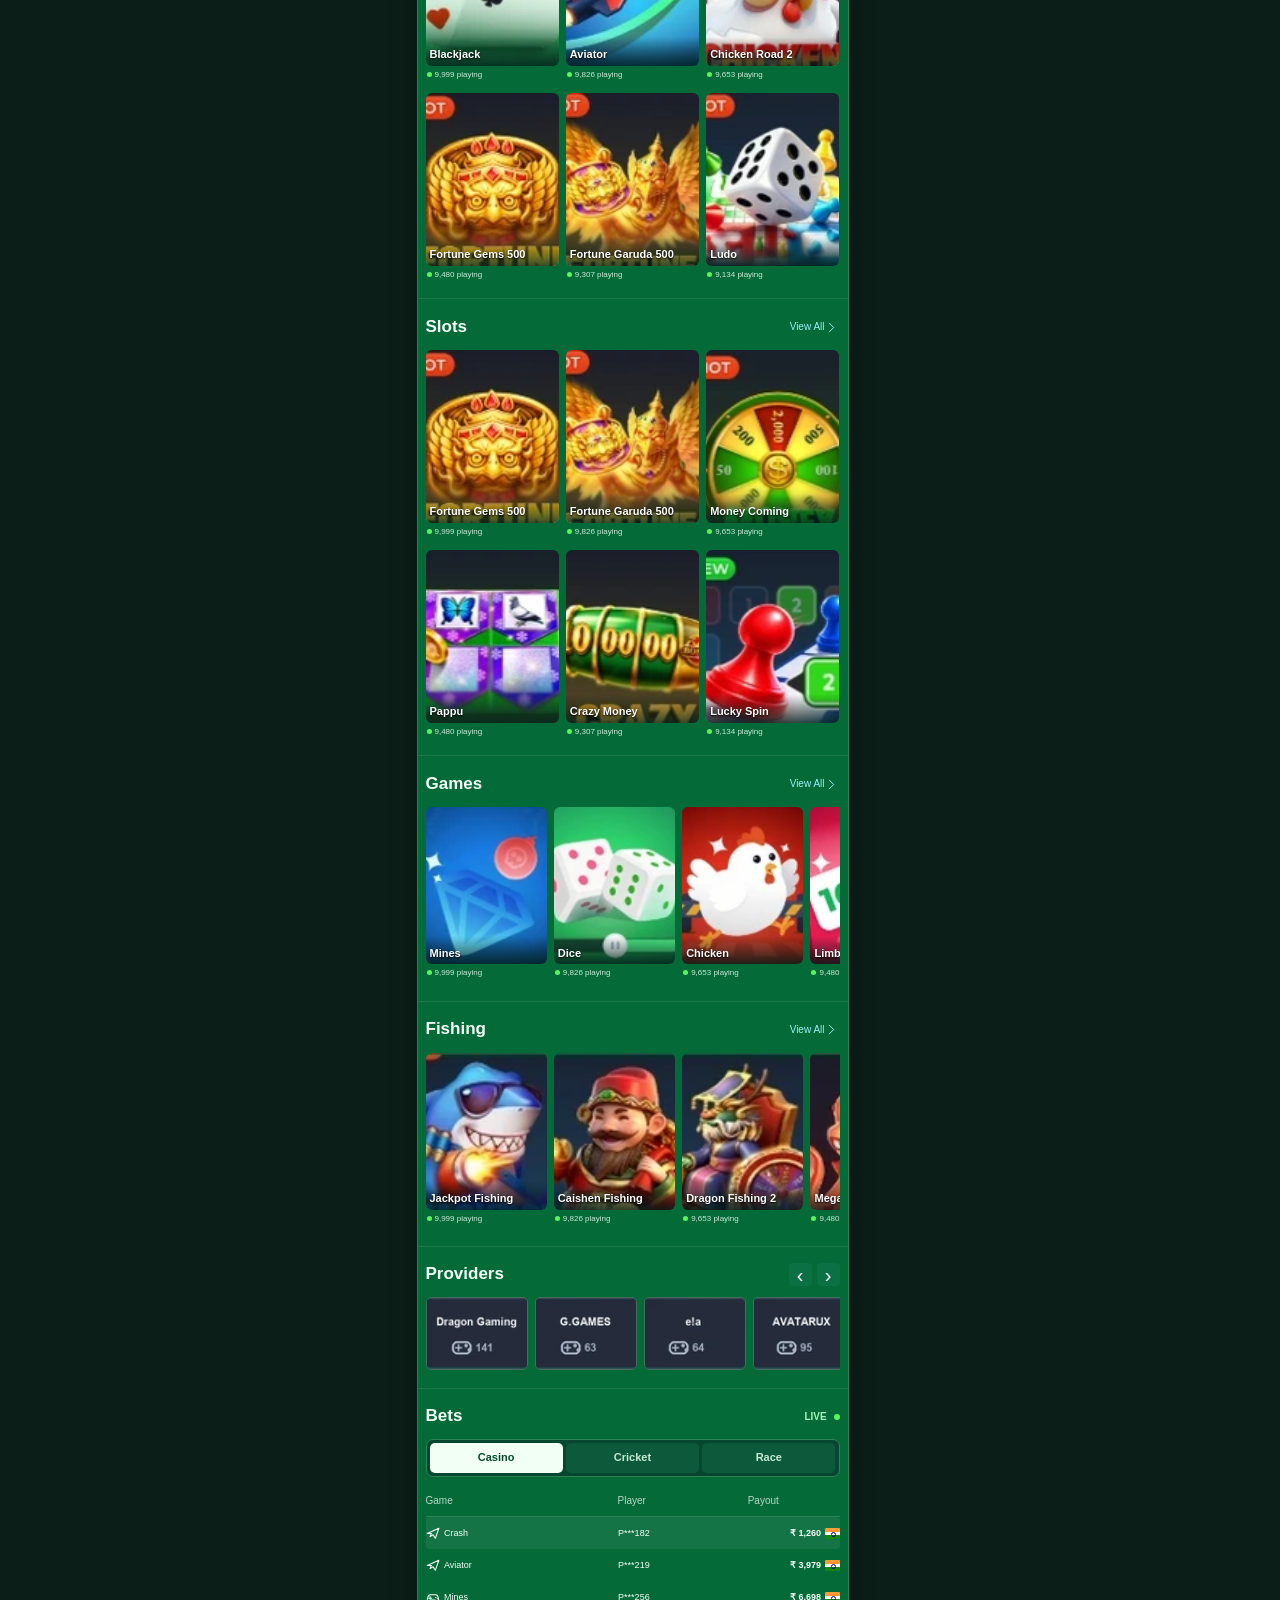
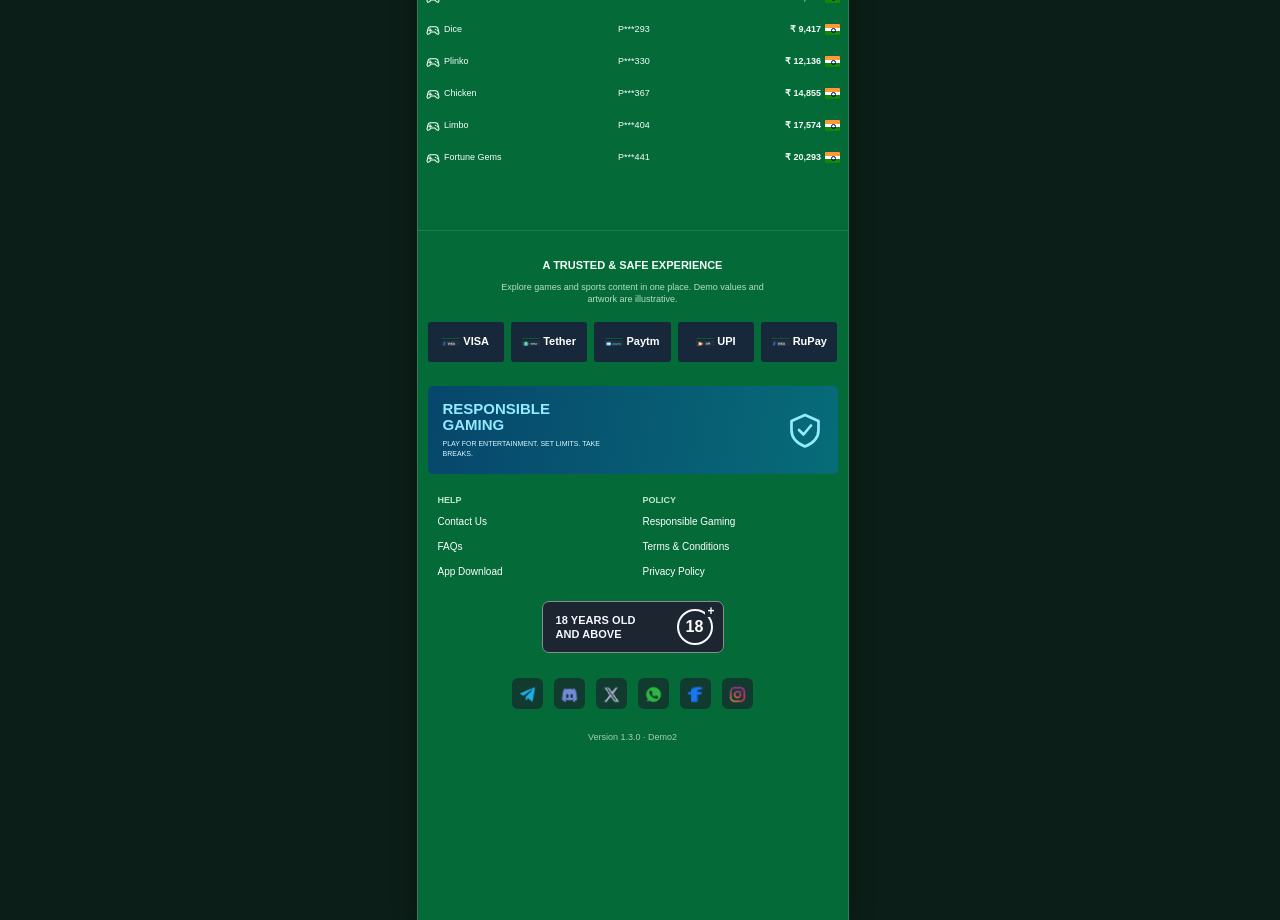
==== commit 57103ea4: "Add Cricket page return title bar" ====
--- a/demo2/index.html
+++ b/demo2/index.html
@@ -716,7 +716,7 @@
   if(state.sportsTab==='rewards')return `<section class="sports-tab-content"><h2>Rewards</h2><p>Follow your sports reward progress.</p><article class="sports-demo-card sports-reward-card">${sportsIcon('rewards')}<h3>No rewards yet</h3><p>Your earned rewards will appear here. Explore upcoming matches to get started.</p><button class="sports-inline-action" data-go="sports:home">Explore matches ${icon('chevron',16)}</button></article></section>`;
   return `<div class="cricket-hero"><small>FANTASY CRICKET</small><h2>Make your picks.<br>Follow the match.</h2><p>Explore upcoming fixtures and leaderboard previews.</p></div><div class="cricket-subtabs"><button class="active">Recommended</button><button data-go="modal:Starting Soon">Starting Soon</button><button data-go="modal:Popular">Popular</button></div>${[['India','West Indies','Today · 9:30 PM'],['Melbourne Renegades','Melbourne Stars','Tomorrow · 11:30 AM'],['Australia Women','Bangladesh Women','Tomorrow · 2:00 PM']].map(([a,b,t])=>`<button class="match-card" data-go="match:${a} vs ${b}"><span>${icon('cricket',18)} CRICKET · T20</span><strong>${a} <em>VS</em> ${b}</strong><small>${t}</small><b>View match ${icon('chevron',14)}</b></button>`).join('')}`
 }
-function cricket(){return `${header()}<main class="subpage cricket-page">${sportsTabContent()}</main>${sportsNav()}`}
+function cricket(){return `${header()}<main class="subpage cricket-page"><div class="page-title"><button class="back-button" data-go="home-back" aria-label="Back to Home">${icon('back')}</button><h1>Cricket</h1></div>${sportsTabContent()}</main>${sportsNav()}`}
 function drawer(){const actions=[['Notifications','bell','notifications'],['Transactions','earn','transactions'],['Gifts','gift','gifts'],['Community','community','content:community'],['Download App','download','content:download']];const unread=typeof MAILS!=='undefined'&&MAILS.some(mail=>!mail.read);return `<div class="scrim" data-go="drawer-close"></div><aside class="drawer" role="dialog" aria-modal="true" aria-label="Personal center"><button class="drawer-x" data-go="drawer-close" aria-label="Close">${icon('close',21)}</button><button class="drawer-profile" data-go="profile" aria-label="Edit your profile"><span class="drawer-avatar"><img src="${A}profile/avatar-${state.profile.avatar}.png" alt="Current avatar"><span class="avatar-edit-mark" aria-hidden="true">${pencilIcon()}</span></span><span><b>${esc(state.profile.nickname)}</b><small>Personal Center</small></span>${icon('chevron',18)}</button><div class="drawer-balance"><small>Balance</small><b>₹ 999,999.99</b><div><button data-go="deposit">${icon('deposit',16)}<span>Deposit</span></button><button data-go="withdraw">${icon('withdraw',16)}<span>Withdraw</span></button></div></div><div class="vip-grid"><button class="vip-card" data-go="modal:VIP details" aria-label="VIP 20 details"><span class="vip-card-top"><b>VIP 20</b><span class="vip-medal" aria-hidden="true">20</span></span><span class="vip-levels"><span>VIP 20</span><span>VIP 20</span></span><span class="vip-deposit"><span>VIP progress</span><span></span></span><span class="vip-detail">Detail</span><i aria-hidden="true"></i></button><button class="club-card" data-go="modal:Club Level" aria-label="Club Level 3 details"><span class="club-title"><b>Club Level</b><em>LV 3</em></span><span class="club-rule"></span><span class="club-withdraw">Withdrawable</span><strong>₹ 999.99</strong></button></div><div class="drawer-links">${actions.map(([label,ico,go])=>`<button data-go="${go}">${icon(ico,19)} <span>${label}</span>${label==='Notifications'&&unread?'<i class="notification-dot" aria-label="Unread notifications"></i>':''}${icon('chevron',16)}</button>`).join('')}</div><div class="drawer-bottom"><button class="support-round" data-go="support">${icon('support',27)}<strong>24</strong><small>24/7 Support</small></button><div class="drawer-social">${['telegram','discord','x','whatsapp','facebook','instagram'].map(x=>`<button data-go="social:${x}" aria-label="${x}"><img src="${A}social/${x}.png" alt=""></button>`).join('')}</div><button class="logout" data-go="logout">Log Out</button><small class="drawer-version">Version 1.3.0</small></div></aside>`}function profile(){
   const p=state.profile;
   const rows=[
